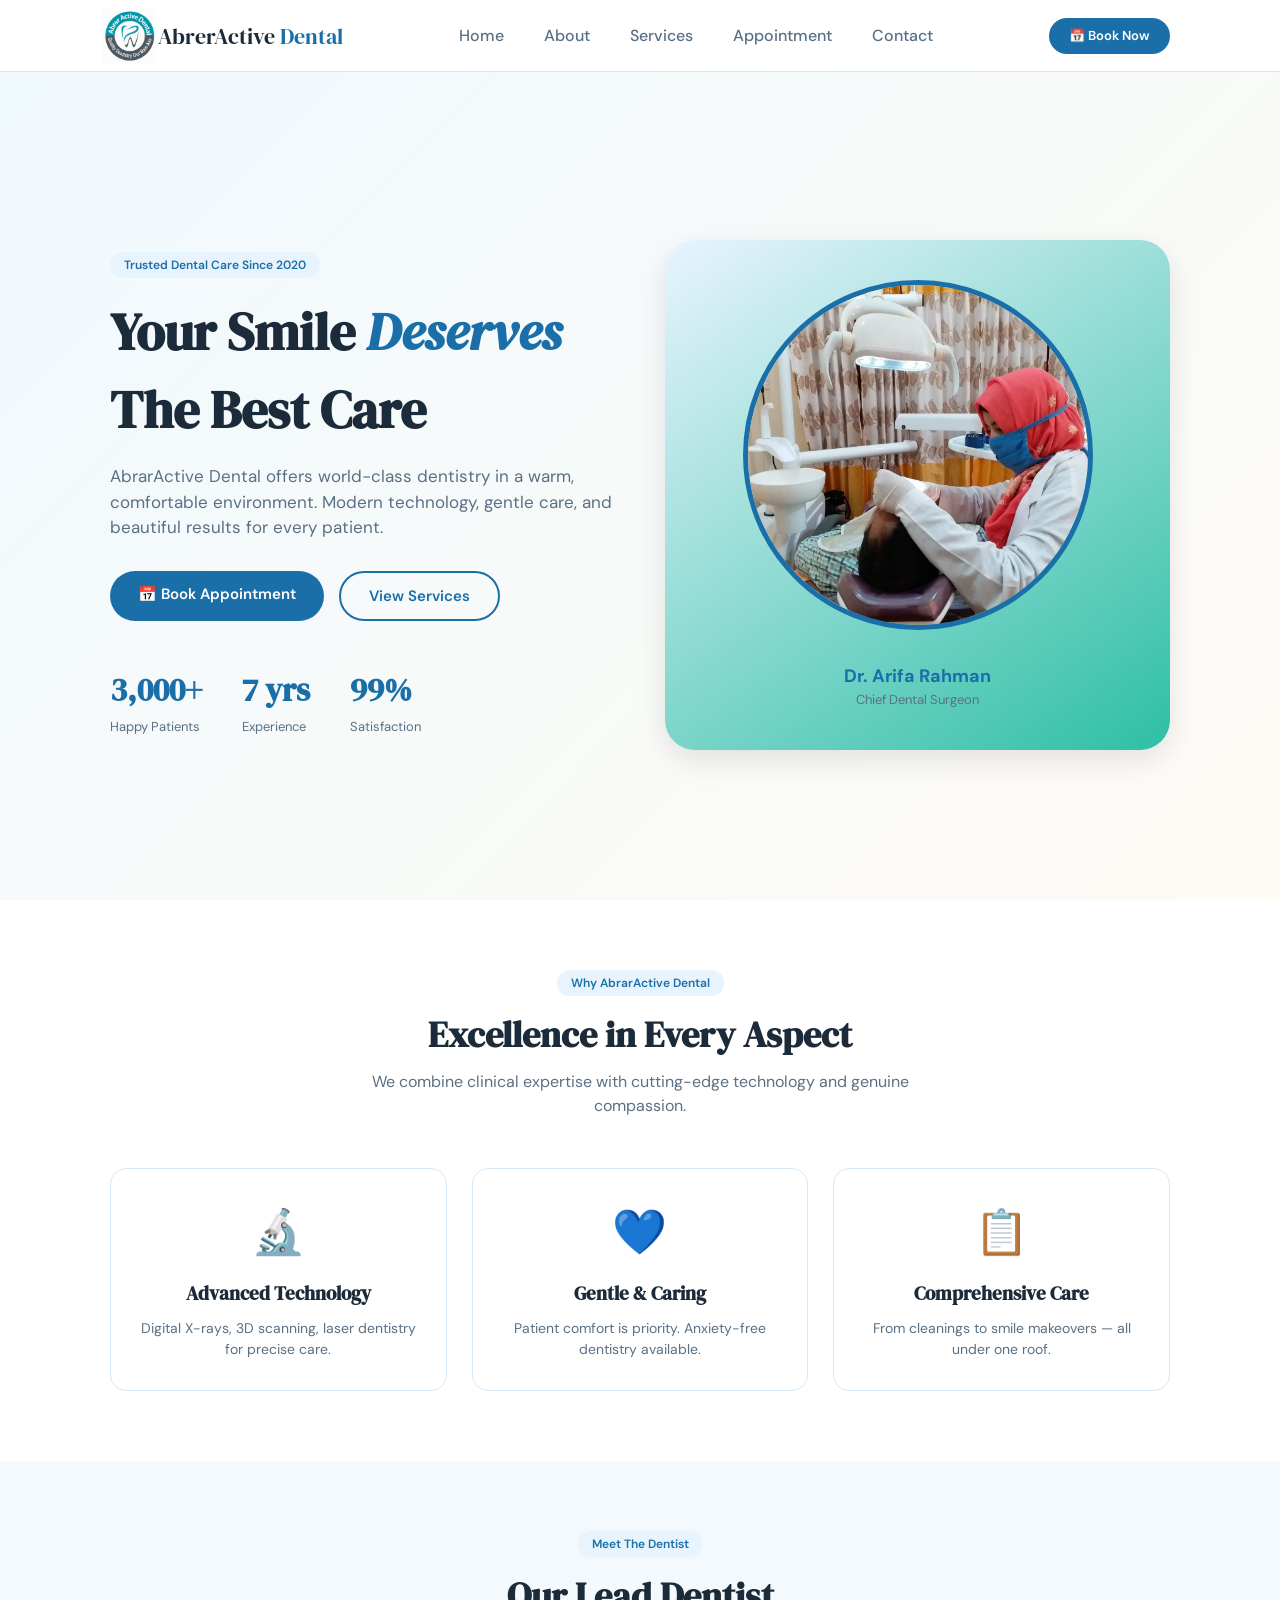
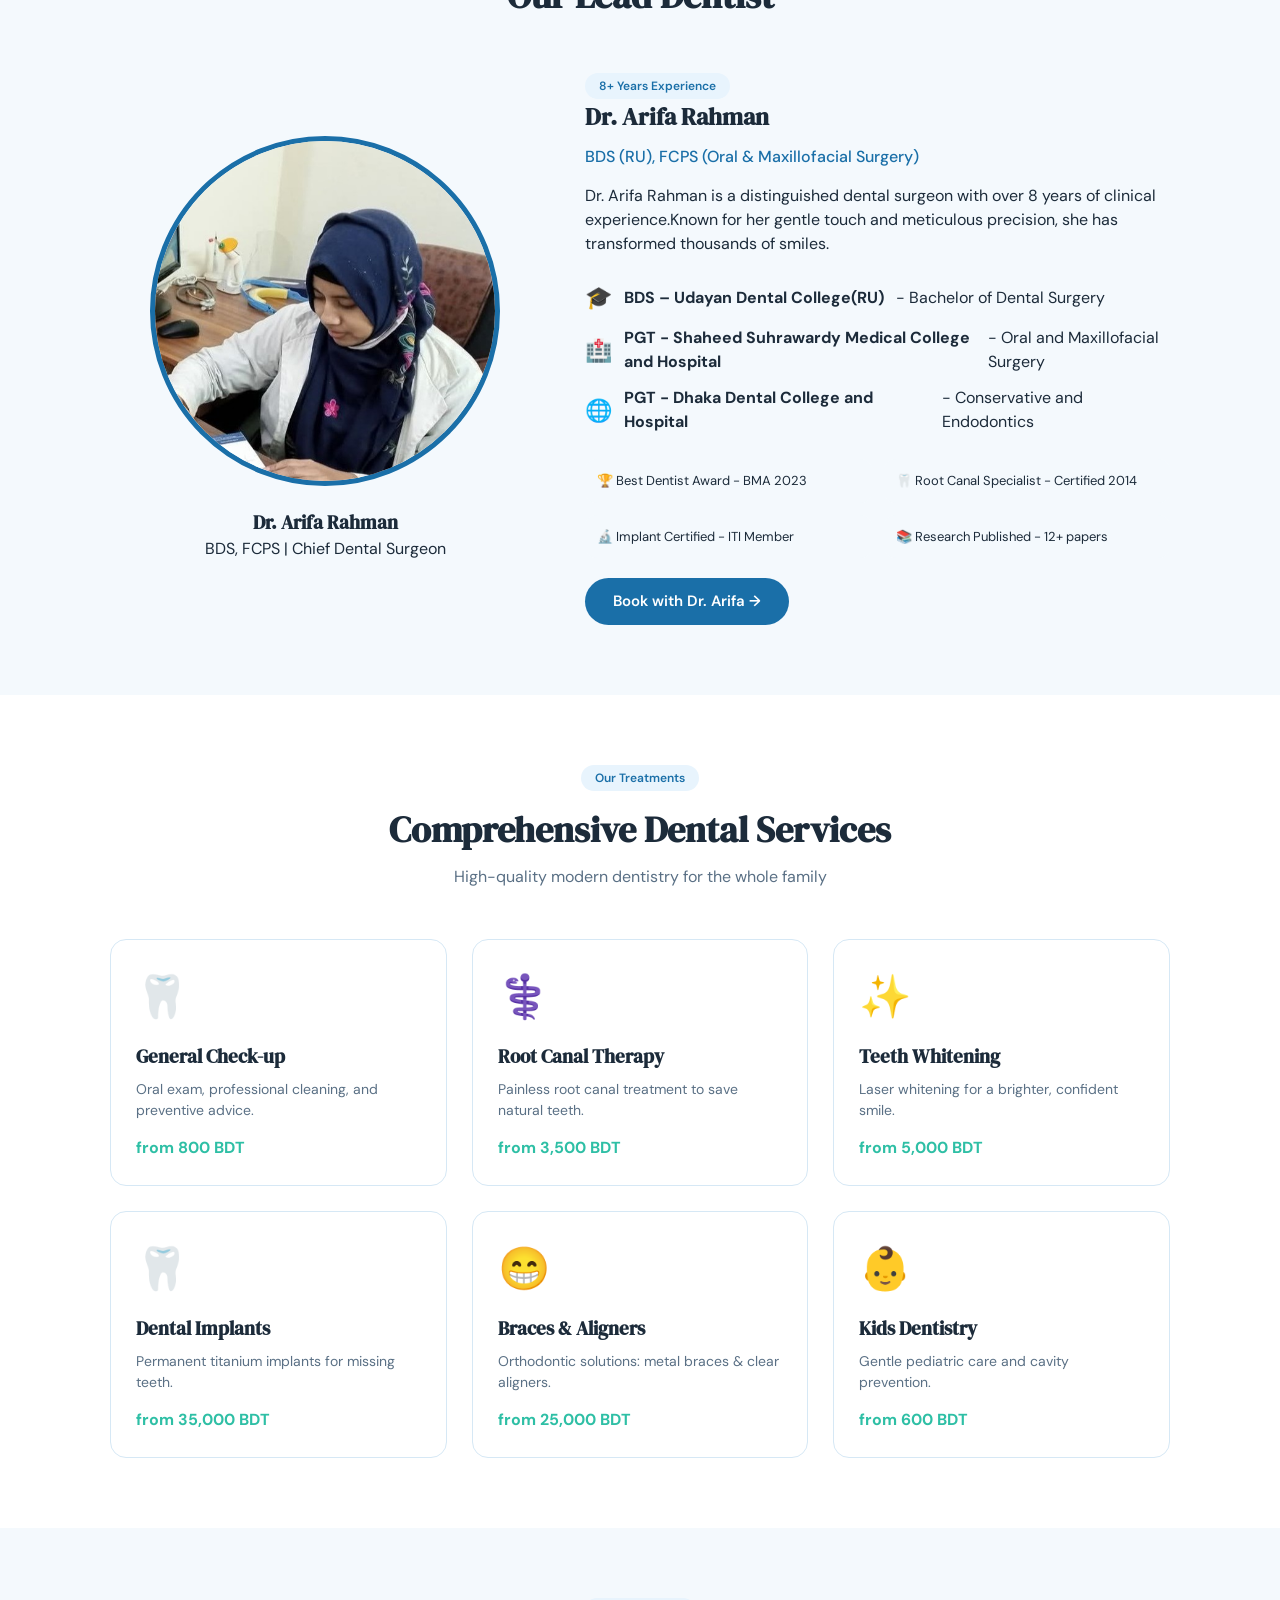
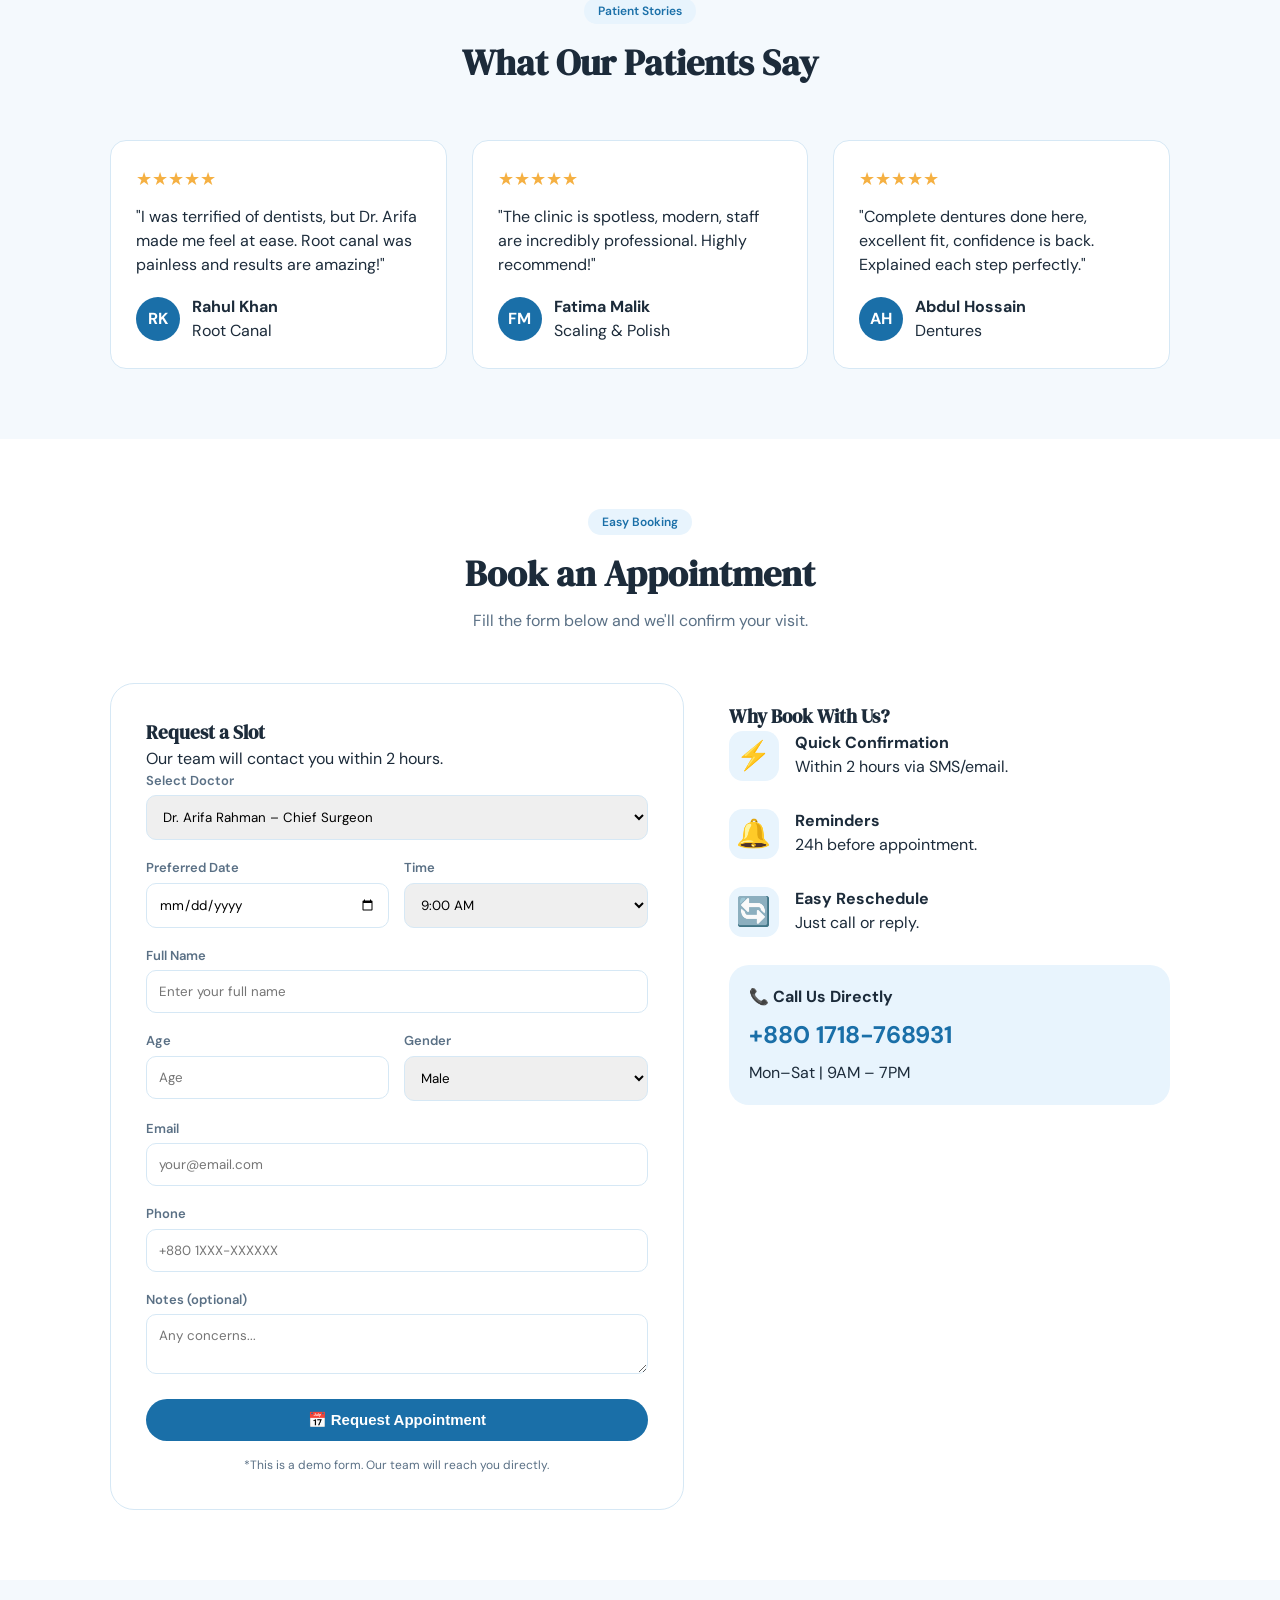
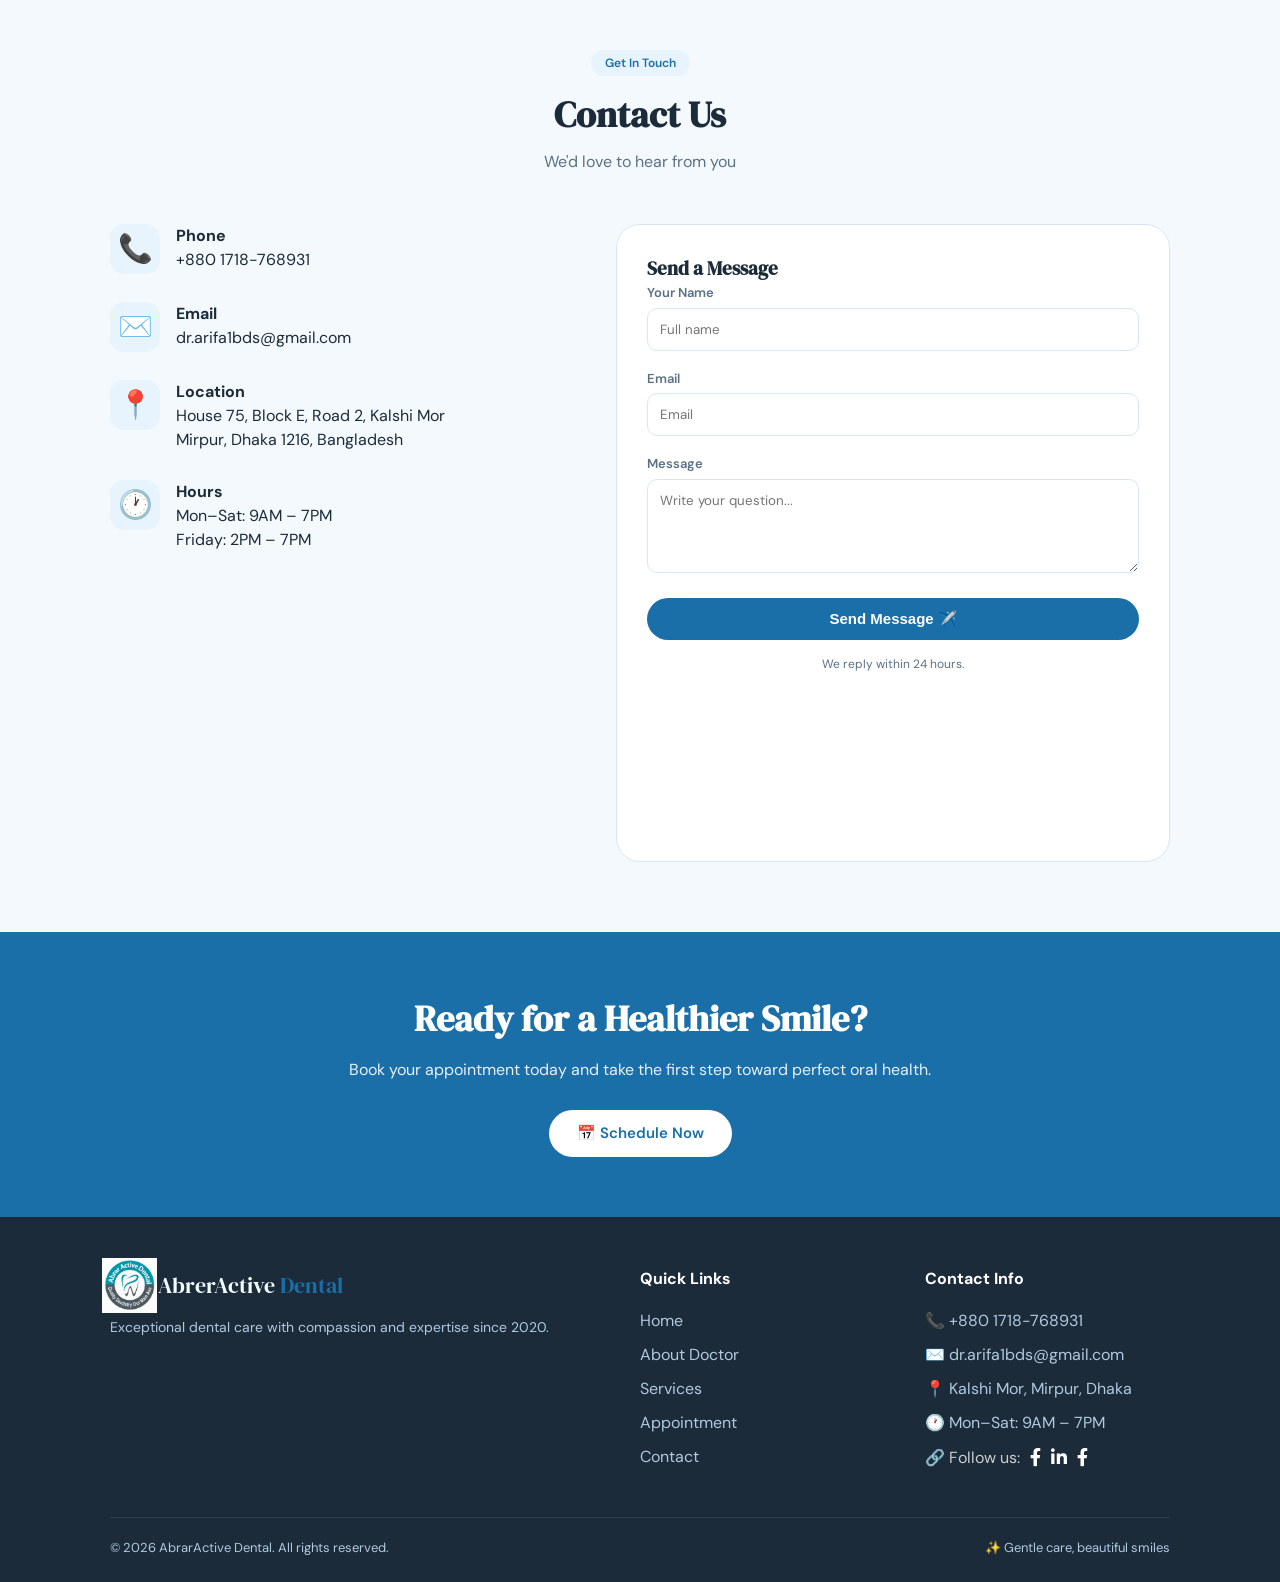
==== index.html @ 48288883 "ager hover kaj kore nai tai abr hover dilam" ====
<!DOCTYPE html>
<html lang="en">

<head>
    <meta charset="UTF-8">
    <meta name="viewport" content="width=device-width, initial-scale=1.0">
    <title>AbrarActive Dental | Gentle Care</title>

    <!-- all styles are in external CSS file -->
    <link rel="stylesheet" href="style.css">

    <link rel="stylesheet" href="https://cdnjs.cloudflare.com/ajax/libs/font-awesome/6.0.0-beta3/css/all.min.css">

    <!-- Google Fonts -->
    <link
        href="https://fonts.googleapis.com/css2?family=DM+Serif+Display:ital@0;1&family=DM+Sans:wght@300;400;500;600;700&display=swap"
        rel="stylesheet">
</head>


<body>

    <!-- Navbar section Start here -->
    <nav class="navbar">
        <div class="container nav-container">
            <a href="#" class="logo">
                <div class="logo-icon">
                    <img src="./image/logo.png" alt="Logo">
                </div>
                <span class="logo-text">AbrerActive<span> Dental</span></span>
            </a>
            <div class="nav-links">
                <a href="#home" class="nav-link">Home</a>
                <a href="#about" class="nav-link">About</a>
                <a href="#services" class="nav-link">Services</a>
                <a href="#appointment" class="nav-link">Appointment</a>
                <a href="#contact" class="nav-link">Contact</a>
            </div>
            <a href="#appointment" class="btn btn-primary btn-small">📅 Book Now</a>
        </div>
    </nav>
    <!-- Navbar section End   here -->

    <!-- Home section start here -->
    <section id="home" class="hero">
        <div class="container hero-container">
            <div class="hero-text">
                <span class="badge">Trusted Dental Care Since 2020</span>
                <h1>Your Smile <em>Deserves</em><br>The Best Care</h1>
                <p>AbrarActive Dental offers world-class dentistry in a warm, comfortable environment. Modern
                    technology, gentle care, and beautiful results for every patient.</p>
                <div class="hero-buttons">
                    <a href="#appointment" class="btn btn-primary">📅 Book Appointment</a>
                    <a href="#services" class="btn btn-outline">View Services</a>
                </div>
                <div class="hero-stats">
                    <div><span class="stat-number">3,000+</span><br><span class="stat-label">Happy Patients</span></div>
                    <div><span class="stat-number">7 yrs</span><br><span class="stat-label">Experience</span></div>
                    <div><span class="stat-number">99%</span><br><span class="stat-label">Satisfaction</span></div>
                </div>
            </div>
            <div class="hero-image">
                <div class="doctor-card">
                    <div class="doctor-avatar">

                        <img class="herodr" src="./image/ser.jpg" alt="">
                        <p class="doctor-name">Dr. Arifa Rahman</p>
                        <p class="doctor-title">Chief Dental Surgeon</p>
                    </div>
                    <!-- <div class="award-badge">
                        <div class="award-icon">🏆</div>
                        <div>
                            <div class="award-title">Best Dental Clinic 2023</div>
                            <div class="award-text">Bangladesh Medical Award</div>
                        </div>
                    </div> -->
                </div>
            </div>
        </div>
    </section>
    <!-- Home Section End  here -->

    <!-- Why section start here -->
    <section class="section">
        <div class="container">
            <div class="section-header">
                <span class="badge">Why AbrarActive Dental</span>
                <h2>Excellence in Every Aspect</h2>
                <p>We combine clinical expertise with cutting-edge technology and genuine compassion.</p>
            </div>
            <div class="three-cols">
                <div class="card">
                    <div class="card-icon">🔬</div>
                    <h3>Advanced Technology</h3>
                    <p>Digital X-rays, 3D scanning, laser dentistry for precise care.</p>
                </div>
                <div class="card">
                    <div class="card-icon">💙</div>
                    <h3>Gentle & Caring</h3>
                    <p>Patient comfort is priority. Anxiety-free dentistry available.</p>
                </div>
                <div class="card">
                    <div class="card-icon">📋</div>
                    <h3>Comprehensive Care</h3>
                    <p>From cleanings to smile makeovers — all under one roof.</p>
                </div>
            </div>
        </div>
    </section>
    <!-- Why section End  here -->

    <!-- About Section start here -->
    <section id="about" class="section bg-light">
        <div class="container">
            <div class="section-header">
                <span class="badge">Meet The Dentist</span>
                <h2>Our Lead Dentist</h2>
            </div>
            <div class="two-cols">
                <div class="doctor-photo">
                    <!-- <svg viewBox="0 0 100 120" width="140" height="160" fill="none">
                        <circle cx="50" cy="38" r="28" stroke="#1a6fa8" stroke-width="2.5" fill="#e8f4fd" />
                        <path d="M10 110c0-22 18-40 40-40s40 18 40 40" stroke="#2ebfa5" stroke-width="2.5"
                            fill="none" />
                        <circle cx="50" cy="38" r="16" stroke="#1a6fa8" stroke-width="1.5" fill="#c5dcef" />
                    </svg> -->
                    <img class="herodr" src="./image/dr.jpg" alt="">
                    <h3>Dr. Arifa Rahman</h3>
                    <p>BDS, FCPS | Chief Dental Surgeon</p>
                </div>
                <div class="doctor-info">
                    <span class="badge">8+ Years Experience</span>
                    <h2>Dr. Arifa Rahman</h2>
                    <p class="doctor-qualification">BDS (RU), FCPS (Oral & Maxillofacial Surgery)</p>
                    <p>Dr. Arifa Rahman is a distinguished dental surgeon with over 8 years of clinical experience.Known for her gentle touch and meticulous precision, she has transformed thousands of smiles.
                    </p>
                    <ul class="qualification-list">
                        <li><span class="qual-icon">🎓</span> <strong>BDS – Udayan Dental College(RU)</strong> - Bachelor of Dental Surgery</li>
                        <li><span class="qual-icon">🏥</span> <strong>PGT - Shaheed Suhrawardy Medical College and Hospital </strong> -  Oral and Maxillofacial Surgery</li>
                        <li><span class="qual-icon">🌐</span> <strong>PGT - Dhaka Dental College and Hospital </strong> - Conservative and Endodontics </li>
                    </ul>
                    <div class="certificate-grid">
                        <div class="cert-card">🏆 Best Dentist Award - BMA 2023</div>
                        <div class="cert-card">🦷 Root Canal Specialist - Certified 2014</div>
                        <div class="cert-card">🔬 Implant Certified - ITI Member</div>
                        <div class="cert-card">📚 Research Published - 12+ papers</div>
                    </div>
                    <a href="#appointment" class="btn btn-primary">Book with Dr. Arifa →</a>
                </div>
            </div>
        </div>
    </section>
    <!-- About section end here -->

    <!-- Service section start here -->
    <section id="services" class="section">
        <div class="container">
            <div class="section-header">
                <span class="badge">Our Treatments</span>
                <h2>Comprehensive Dental Services</h2>
                <p>High-quality modern dentistry for the whole family</p>
            </div>
            <div class="services-grid">
                <div class="service-card">
                    <div class="service-icon">🦷</div>
                    <h3>General Check-up</h3>
                    <p>Oral exam, professional cleaning, and preventive advice.</p>
                    <div class="service-price">from 800 BDT</div>
                </div>
                <div class="service-card">
                    <div class="service-icon">⚕️</div>
                    <h3>Root Canal Therapy</h3>
                    <p>Painless root canal treatment to save natural teeth.</p>
                    <div class="service-price">from 3,500 BDT</div>
                </div>
                <div class="service-card">
                    <div class="service-icon">✨</div>
                    <h3>Teeth Whitening</h3>
                    <p>Laser whitening for a brighter, confident smile.</p>
                    <div class="service-price">from 5,000 BDT</div>
                </div>
                <div class="service-card">
                    <div class="service-icon">🦷</div>
                    <h3>Dental Implants</h3>
                    <p>Permanent titanium implants for missing teeth.</p>
                    <div class="service-price">from 35,000 BDT</div>
                </div>
                <div class="service-card">
                    <div class="service-icon">😁</div>
                    <h3>Braces & Aligners</h3>
                    <p>Orthodontic solutions: metal braces & clear aligners.</p>
                    <div class="service-price">from 25,000 BDT</div>
                </div>
                <div class="service-card">
                    <div class="service-icon">👶</div>
                    <h3>Kids Dentistry</h3>
                    <p>Gentle pediatric care and cavity prevention.</p>
                    <div class="service-price">from 600 BDT</div>
                </div>
            </div>
        </div>
    </section>
    <!-- Service section end here -->

    <!-- Review section start here -->
    <section class="section bg-light">
        <div class="container">
            <div class="section-header">
                <span class="badge">Patient Stories</span>
                <h2>What Our Patients Say</h2>
            </div>
            <div class="testimonials-grid">
                <div class="testimonial-card hcard">
                    <div class="stars">★★★★★</div>
                    <p>"I was terrified of dentists, but Dr. Arifa made me feel at ease. Root canal was painless and results are amazing!"</p>
                    <div class="patient">
                        <div class="patient-avatar">RK</div>
                        <div><strong>Rahul Khan</strong><br><span>Root Canal</span></div>
                    </div>
                </div>
                <div class="testimonial-card hcard">
                    <div class="stars">★★★★★</div>
                    <p>"The clinic is spotless, modern, staff are incredibly professional. Highly recommend!"</p>
                    <div class="patient">
                        <div class="patient-avatar">FM</div>
                        <div><strong>Fatima Malik</strong><br><span>Scaling & Polish</span></div>
                    </div>
                </div>
                <div class="testimonial-card hcard">
                    <div class="stars">★★★★★</div>
                    <p>"Complete dentures done here, excellent fit, confidence is back. Explained each step perfectly."
                    </p>
                    <div class="patient">
                        <div class="patient-avatar">AH</div>
                        <div><strong>Abdul Hossain</strong><br><span>Dentures</span></div>
                    </div>
                </div>
            </div>
        </div>
    </section>
    <!-- Review section end here -->

    <!-- Appoinment section Start here -->
    <section id="appointment" class="section">
        <div class="container">
            <div class="section-header">
                <span class="badge">Easy Booking</span>
                <h2>Book an Appointment</h2>
                <p>Fill the form below and we'll confirm your visit.</p>
            </div>
            <div class="appointment-grid">
                <div class="form-box">
                    <h3>Request a Slot</h3>
                    <p>Our team will contact you within 2 hours.</p>
                    <form>
                        <div class="form-group">
                            <label>Select Doctor</label>
                            <select>
                                <option>Dr. Arifa Rahman – Chief Surgeon</option>
                                <option>Dr. Arifa Rahman – Orthodontist</option>
                            </select>
                        </div>
                        <div class="form-row">
                            <div class="form-group"><label>Preferred Date</label><input type="date"></div>
                            <div class="form-group"><label>Time</label><select>
                                    <option>9:00 AM</option>
                                    <option>10:30 AM</option>
                                    <option>12:00 PM</option>
                                    <option>3:00 PM</option>
                                    <option>5:00 PM</option>
                                </select></div>
                        </div>
                        <div class="form-group"><label>Full Name</label><input type="text"
                                placeholder="Enter your full name"></div>
                        <div class="form-row">
                            <div class="form-group"><label>Age</label><input type="number" placeholder="Age"></div>
                            <div class="form-group"><label>Gender</label><select>
                                    <option>Male</option>
                                    <option>Female</option>
                                </select></div>
                        </div>
                        <div class="form-group"><label>Email</label><input type="email" placeholder="your@email.com">
                        </div>
                        <div class="form-group"><label>Phone</label><input type="tel" placeholder="+880 1XXX-XXXXXX">
                        </div>
                        <div class="form-group"><label>Notes (optional)</label><textarea rows="2"
                                placeholder="Any concerns..."></textarea></div>
                        <button type="submit" class="btn btn-primary btn-block">📅 Request Appointment</button>
                        <p class="demo-note">*This is a demo form. Our team will reach you directly.</p>
                    </form>
                </div>
                <div class="info-box">
                    <h3>Why Book With Us?</h3>
                    <div class="info-item">
                        <div class="info-icon">⚡</div>
                        <div>
                            <h4>Quick Confirmation</h4>
                            <p>Within 2 hours via SMS/email.</p>
                        </div>
                    </div>
                    <div class="info-item">
                        <div class="info-icon">🔔</div>
                        <div>
                            <h4>Reminders</h4>
                            <p>24h before appointment.</p>
                        </div>
                    </div>
                    <div class="info-item">
                        <div class="info-icon">🔄</div>
                        <div>
                            <h4>Easy Reschedule</h4>
                            <p>Just call or reply.</p>
                        </div>
                    </div>
                    <div class="call-card">
                        <h4>📞 Call Us Directly</h4>
                        <p class="phone-number">+880 1718-768931</p>
                        <p>Mon–Sat | 9AM – 7PM</p>
                    </div>
                </div>
            </div>
        </div>
    </section>
    <!-- Appoinment section End here -->

    <!-- Contact Section start here -->
    <section id="contact" class="section bg-light">
        <div class="container">
            <div class="section-header">
                <span class="badge">Get In Touch</span>
                <h2>Contact Us</h2>
                <p>We'd love to hear from you</p>
            </div>
            <div class="contact-grid">
                <div>
                    <div class="contact-item">
                        <div class="contact-icon">📞</div>
                        <div><strong>Phone</strong><br>+880 1718-768931</div>
                    </div>
                    <div class="contact-item">
                        <div class="contact-icon">✉️</div>
                        <div><strong>Email</strong><br>
                            dr.arifa1bds@gmail.com</div>
                    </div>
                    <div class="contact-item">
                        <div class="contact-icon">📍</div>
                        <div><strong>Location</strong><br>House 75, Block E, Road 2, Kalshi Mor<br>
                            Mirpur, Dhaka 1216, Bangladesh</div>
                    </div>
                    <div class="contact-item">
                        <div class="contact-icon">🕐</div>
                        <div><strong>Hours</strong><br>Mon–Sat: 9AM – 7PM<br>Friday: 2PM – 7PM</div>
                    </div>
                    <div class="map">
                        <iframe
                            src="https://www.google.com/maps/embed?pb=!1m18!1m12!1m3!1d3649.8776025530606!2d90.37332397511751!3d23.8229510786209!2m3!1f0!2f0!3f0!3m2!1i1024!2i768!4f13.1!3m3!1m2!1s0x3755c14bc1b2f131%3A0x83d99b5c8f177477!2zQWJyYXIgQWN0aXZlIERlbnRhbCB8IEJlc3QgRGVudGFsIGluIE1pcnB1ciB8IOCmhuCmrOCmsOCmvuCmsCDgpo_gppXgpp_gpr_gpq0g4Kah4KeH4Kao4KeN4Kaf4Ka-4Kay!5e0!3m2!1sen!2sbd!4v1778012314792!5m2!1sen!2sbd"
                            width="600" height="450" style="border:0;" allowfullscreen="" loading="lazy"
                            referrerpolicy="no-referrer-when-downgrade"></iframe>
                    </div>
                </div>
                <div class="message-box">
                    <h3>Send a Message</h3>

                    <div class="form-group">
                        <label>Your Name</label>
                        <input type="text" placeholder="Full name">
                    </div>

                    <div class="form-group">
                        <label>Email</label>
                        <input type="email" placeholder="Email">
                    </div>

                    <div class="form-group">
                        <label>Message</label>
                        <textarea rows="4" placeholder="Write your question..."></textarea>

                    </div>

                    <button class="btn btn-primary btn-block">Send Message ✈️</button>
                    <p class="demo-note">We reply within 24 hours.</p>
                </div>
            </div>
        </div>
    </section>
    <!-- Contact Section End here -->

    <!-- Cta section start here -->
    <div class="cta-banner">
        <div class="container cta-container">
            <h2>Ready for a Healthier Smile?</h2>
            <p>Book your appointment today and take the first step toward perfect oral health.</p>
            <a href="#appointment" class="btn btn-white">📅 Schedule Now</a>
        </div>
    </div>
    <!-- cta section end here -->

    <!-- footer section start here -->
    <footer>
        <div class="container footer-container">
            <div class="footer-grid">
                <div class="footer-brand">
                    <div class="logo">
                        <div class="logo-icon">
                            <!-- <svg viewBox="0 0 24 24" fill="none" stroke="white">
                                <path d="M12 2C8 2 5 5.5 5 9c0 3.5 2 7 7 11 5-4 7-7.5 7-11 0-3.5-3-7-7-7z" />
                            </svg> -->
                            <img src="./image/logo.png" alt="logo">
                        </div><span class="logo-text" style="color: azure;">AbrerActive<span> Dental</span></span>
                    </div>
                    <p>Exceptional dental care with compassion and expertise since 2020.</p>
                </div>
                <div class="footer-links">
                    <h4>Quick Links</h4>
                    <ul>
                        <li><a href="#home">Home</a></li>
                        <li><a href="#about">About Doctor</a></li>
                        <li><a href="#services">Services</a></li>
                        <li><a href="#appointment">Appointment</a></li>
                        <li><a href="#contact">Contact</a></li>
                    </ul>
                </div>
                <div class="footer-links">
                    <h4>Contact Info</h4>
                    <ul>
                        <li>📞 +880 1718-768931</li>
                        <li>✉️ dr.arifa1bds@gmail.com</li>
                        <li>📍 Kalshi Mor, Mirpur, Dhaka</li>
                        <li>🕐 Mon–Sat: 9AM – 7PM</li>


                        <li class="social-links">
                            <span>🔗 Follow us: </span>
                            <a href="https://www.facebook.com/abraractivedentalbd" target="_blank">
                                <i class="fab fa-facebook-f"></i></a>

                            </a>
                            <a href="https://www.linkedin.com/in/dr-arifa-khatun-48a6661b4/" target="_blank"><i
                                    class="fab fa-linkedin-in"></i></a>

                            <a href="https://www.facebook.com/dr.arifaBDS" target="_blank">
                                <i class="fab fa-facebook-f"></i></a>

                        </li>

                    </ul>
                </div>
            </div>


            <div class="footer-bottom"><span> &copy; 2026 AbrarActive Dental. All rights reserved.</span>

                <span>✨ Gentle care, beautiful smiles</span>
            </div>
        </div>
    </footer>
    <!-- footer section end here -->

</body>

</html>
---- style.css ----
* {
  margin: 0;
  padding: 0;
  box-sizing: border-box;
}

html {
  scroll-behavior: smooth;
}

body {
  font-family: 'DM Sans', sans-serif;
  background: #ffffff;
  color: #1c2b3a;
  line-height: 1.5;
}


/* colors */
:root {
  --primary: #1a6fa8;
  --primary-dark: #0f4d7a;
  --primary-light: #e8f4fd;
  --accent: #2ebfa5;
  --text-muted: #5a7085;
  --border: #d6e8f5;
  --surface: #f4f9fd;
  --white: #ffffff;
}

h1, h2, h3, .logo-text {
  font-family: 'DM Serif Display', serif;
}

.container {
  max-width: 1100px;
  margin: 0 auto;
  padding: 0 20px;
}

/* buttons */
.btn {
  display: inline-block;
  padding: 12px 28px;
  border-radius: 50px;
  font-weight: 600;
  text-decoration: none;
  transition: 0.2s;
  border: none;
  cursor: pointer;
  font-size: 15px;
}
.btn-primary {
  background: var(--primary);
  color: white;
}
.btn-primary:hover {
  background: var(--primary-dark);
}
.btn-outline {
  background: transparent;
  color: var(--primary);
  border: 2px solid var(--primary);
}
.btn-outline:hover {
  background: var(--primary-light);
}
.btn-small {
  padding: 8px 20px;
  font-size: 13px;
}
.btn-block {
  display: block;
  width: 100%;
  text-align: center;
}
.btn-white {
  background: white;
  color: var(--primary);
}
.btn-white:hover {
  background: #f0f0f0;
}

/* badge */
.badge {
  display: inline-block;
  background: var(--primary-light);
  color: var(--primary);
  padding: 4px 14px;
  border-radius: 40px;
  font-size: 12px;
  font-weight: 600;
}

/* section */
.section {
  padding: 70px 0;
}
.bg-light {
  background: var(--surface);
}
.section-header {
  text-align: center;
  margin-bottom: 50px;
}
.section-header h2 {
  font-size: 36px;
  margin: 12px 0 8px;
}
.section-header p {
  color: var(--text-muted);
  max-width: 550px;
  margin: 0 auto;
}

/* navbar */
.navbar {
  position: fixed;
  top: 0;
  left: 0;
  width: 100%;
  background: rgba(255,255,255,0.96);
  border-bottom: 1px solid var(--border);
  z-index: 100;
  height: 72px;
}
.nav-container {
  display: flex;
  align-items: center;
  justify-content: space-between;
  height: 72px;
}
.logo {
  display: flex;
  align-items: center;
  gap: 10px;
  text-decoration: none;
}
.logo img {
  height: 55px;
  width: auto;
  display: block;
}
.logo-icon {
  width: 38px;
  height: 38px;
  background: var(--primary);
  border-radius: 10px;
  display: flex;
  align-items: center;
  justify-content: center;
}
/* .logo-icon svg {
  width: 22px;
  stroke: white;
} */
.logo-text {
  font-size: 22px;
  color: #1c2b3a;
}
.logo-text span {
  color: var(--primary);
}
.nav-links {
  display: flex;
  gap: 8px;
}
.nav-link {
  padding: 8px 16px;
  text-decoration: none;
  color: var(--text-muted);
  font-weight: 500;
  border-radius: 40px;
}
.nav-link:hover {
  background: var(--primary-light);
  color: var(--primary);
}

/* hero section */
.hero {
  padding-top: 90px;
  min-height: 100vh;
  background: linear-gradient(135deg, #f0f9fe, #fefbf5);
  display: flex;
  align-items: center;
}
.hero-container {
  display: flex;
  gap: 50px;
  align-items: center;
}
.hero-text {
  flex: 1;
}
.hero-text h1 {
  font-size: 52px;
  margin: 15px 0 15px;
}
.hero-text h1 em {
  color: var(--primary);
  font-style: italic;
}
.hero-text p {
  font-size: 17px;
  color: var(--text-muted);
  margin-bottom: 30px;
}
.hero-buttons {
  display: flex;
  gap: 15px;
  flex-wrap: wrap;
}
.hero-stats {
  display: flex;
  gap: 40px;
  margin-top: 45px;
}
.stat-number {
  font-family: 'DM Serif Display', serif;
  font-size: 32px;
  color: var(--primary);
  font-weight: bold;
}
.stat-label {
  font-size: 13px;
  color: var(--text-muted);
}
.hero-image {
  flex: 1;
  position: relative;
}
.doctor-card {
  background: white;
  border-radius: 30px;
  box-shadow: 0 10px 30px rgba(0,0,0,0.1);
  overflow: hidden;
}
.doctor-avatar {
  background: linear-gradient(145deg, var(--primary-light), var(--accent));
  padding: 40px;
  text-align: center;
}
.herodr {
    width: 350px;
    height: 350px;
    border-radius: 50%;
    object-fit: cover;
    border: 5px solid #1a6fa8;
    margin-bottom: 1rem;  
}
.doctor-name {
  font-weight: bold;
  font-size: 18px;
  margin-top: 10px;
  color: #1a6fa8;
}
.doctor-title {
  font-size: 13px;
  color: #5a7085;
}
.award-badge {
  position: absolute;
  bottom: 20px;
  left: -20px;
  background: white;
  border-radius: 20px;
  padding: 12px 18px;
  display: flex;
  gap: 12px;
  box-shadow: 0 8px 20px rgba(0,0,0,0.1);
}
.award-icon {
  font-size: 28px;
}
.award-title {
  font-weight: bold;
}
.award-text {
  font-size: 12px;
  color: var(--text-muted);
}

/* grids */
.three-cols {
  display: grid;
  grid-template-columns: repeat(3, 1fr);
  gap: 25px;
}
.two-cols {
  display: grid;
  grid-template-columns: 1fr 1.5fr;
  gap: 45px;
  align-items: center;
}
.card {
  background: white;
  border: 1px solid var(--border);
  border-radius: 16px;
  padding: 30px 20px;
  text-align: center;
  transition: all .3s linear;
}
.card:hover{
  background-color: #b5cadc;
  box-shadow: 0 25px 50px rgba(0, 0, 0, 0.608);
  transform:scale(1.2);
}
.card-icon {
  font-size: 44px;
  margin-bottom: 15px;
}
.card h3 {
  margin-bottom: 10px;
}
.card p {
  color: var(--text-muted);
  font-size: 14px;
}

/* about doctor */
.doctor-photo {
  background: linear-gradient(130deg, var(--primary-light), var(--accent-light));
  border-radius: 30px;
  padding: 40px;
  text-align: center;
}
.doctor-qualification {
  color: var(--primary);
  font-weight: 500;
  margin: 10px 0 15px;
}
.qualification-list {
  list-style: none;
  margin: 25px 0;
}
.qualification-list li {
  margin-bottom: 12px;
  display: flex;
  align-items: center;
  gap: 12px;
}
.qual-icon {
  font-size: 22px;
}
.certificate-grid {
  display: grid;
  grid-template-columns: 1fr 1fr;
  gap: 12px;
  margin: 20px 0;
}
.cert-card {
  background: var(--surface);
  padding: 12px;
  border-radius: 12px;
  font-size: 13px;
}

/* services */
.services-grid {
  display: grid;
  grid-template-columns: repeat(auto-fill, minmax(280px, 1fr));
  gap: 25px;
}
.service-card {
  background: white;
  border: 1px solid var(--border);
  border-radius: 16px;
  padding: 25px;
  transition: all .3s linear;
}
.service-card:hover{
  background-color: #b5cadc;
  box-shadow: 0 25px 50px rgba(0, 0, 0, 0.608);
  transform:scale(1.2);
}
.service-icon {
  font-size: 42px;
  margin-bottom: 15px;
}
.service-card h3 {
  margin-bottom: 8px;
}
.service-card p {
  color: var(--text-muted);
  font-size: 14px;
}
.service-price {
  margin-top: 15px;
  font-weight: bold;
  color: var(--accent);
}

/* testimonials */
.testimonials-grid {
  display: grid;
  grid-template-columns: repeat(3, 1fr);
  gap: 25px;
}
.testimonial-card {
  background: white;
  border-radius: 16px;
  padding: 25px;
  border: 1px solid var(--border);
  transition: all .3s linear;

}
.testimonial-card:hover{
  background-color: #b5cadc;
  box-shadow: 0 25px 50px rgba(0, 0, 0, 0.608);
  transform:scale(1.2);
}
.stars {
  color: #f5b042;
  font-size: 18px;
  margin-bottom: 12px;
}
.patient {
  display: flex;
  gap: 12px;
  margin-top: 18px;
  align-items: center;
}
.patient-avatar {
  width: 44px;
  height: 44px;
  background: var(--primary);
  border-radius: 50%;
  display: flex;
  align-items: center;
  justify-content: center;
  color: white;
  font-weight: bold;
}

/* appointment form */
.appointment-grid {
  display: grid;
  grid-template-columns: 1.3fr 1fr;
  gap: 45px;
}
.form-box {
  background: white;
  border: 1px solid var(--border);
  border-radius: 24px;
  padding: 35px;
}
.form-group {
  margin-bottom: 18px;
}
label {
  display: block;
  font-size: 13px;
  font-weight: 600;
  color: var(--text-muted);
  margin-bottom: 5px;
}
input, select, textarea {
  width: 100%;
  padding: 12px;
  border: 1px solid var(--border);
  border-radius: 10px;
  font-family: inherit;
}
.form-row {
  display: grid;
  grid-template-columns: 1fr 1fr;
  gap: 15px;
}
.demo-note {
  font-size: 12px;
  color: var(--text-muted);
  text-align: center;
  margin-top: 15px;
}
.info-box {
  padding-top: 20px;
}
.info-item {
  display: flex;
  gap: 16px;
  margin-bottom: 28px;
}
.info-icon {
  font-size: 28px;
  background: var(--primary-light);
  width: 50px;
  height: 50px;
  border-radius: 14px;
  display: flex;
  align-items: center;
  justify-content: center;
}
.call-card {
  background: var(--primary-light);
  border-radius: 20px;
  padding: 20px;
  margin-top: 20px;
}
.phone-number {
  font-size: 24px;
  font-weight: bold;
  color: var(--primary);
  margin: 8px 0;
}

/* contact */
.contact-grid {
  display: grid;
  grid-template-columns: 1fr 1.2fr;
  gap: 45px;
}
.contact-item {
  display: flex;
  gap: 16px;
  margin-bottom: 28px;
}
.contact-icon {
  font-size: 28px;
  background: var(--primary-light);
  width: 50px;
  height: 50px;
  border-radius: 14px;
  display: flex;
  align-items: center;
  justify-content: center;
}
.map iframe {
  width: 100%;
  height: 260px;
  border-radius: 20px;
  border: 0;
  margin-top: 15px;
}
.message-box {
  background: white;
  border: 1px solid var(--border);
  border-radius: 24px;
  padding: 30px;
}

/* cta banner */
.cta-banner {
  background: var(--primary);
  padding: 60px 0;
  text-align: center;
  color: white;
}
.cta-banner h2 {
  font-size: 36px;
  margin-bottom: 12px;
}
.cta-banner p {
  margin-bottom: 28px;
  opacity: 0.9;
}

/* footer */
footer {
  background: #1c2b3a;
  color: #b0c9df;
  padding: 50px 0 25px;
}
.footer-grid {
  display: grid;
  grid-template-columns: 2fr 1fr 1fr;
  gap: 40px;
  margin-bottom: 35px;
}
.footer-brand p {
  margin-top: 12px;
  font-size: 14px;
}
.footer-links h4 {
  color: white;
  margin-bottom: 18px;
}
.footer-links ul {
  list-style: none;
}
.footer-links li {
  margin-bottom: 10px;
}
.footer-links a {
  color: #b0c9df;
  text-decoration: none;
}
.footer-links a:hover {
  color: white;
  font-size: large;
}

/* footer-social */
.footer-links ul li.social-links {
    display: flex;
    align-items: center;
    gap: 10px;
    flex-wrap: wrap;
    margin-top: 10px;
}

.social-links a {
    color: white;
    font-size: 18px;
    transition: all 0.3s ease;
    display: inline-block;
    text-decoration: none;
}

.social-links a:hover {
    color: #2ebfa5;
    transform: translateY(-3px);
}


.social-links span {
    color: #ccc;
}


.footer-bottom {
  border-top: 1px solid rgba(255,255,255,0.1);
  padding-top: 20px;
  display: flex;
  justify-content: space-between;
  font-size: 13px;
}

/* responsive */
@media (max-width: 850px) {
  .hero-container, .two-cols, .appointment-grid, .contact-grid, .testimonials-grid, .three-cols {
    grid-template-columns: 1fr;
  }
  .hero-image {
    display: none;
  }
  .hero-text h1 {
    font-size: 42px;
  }
  .footer-grid {
    grid-template-columns: 1fr;
    gap: 30px;
  }
  .nav-links {
    display: none;
  }
}
@media (max-width: 550px) {
  .section {
    padding: 50px 0;
  }
  .certificate-grid {
    grid-template-columns: 1fr;
  }
}
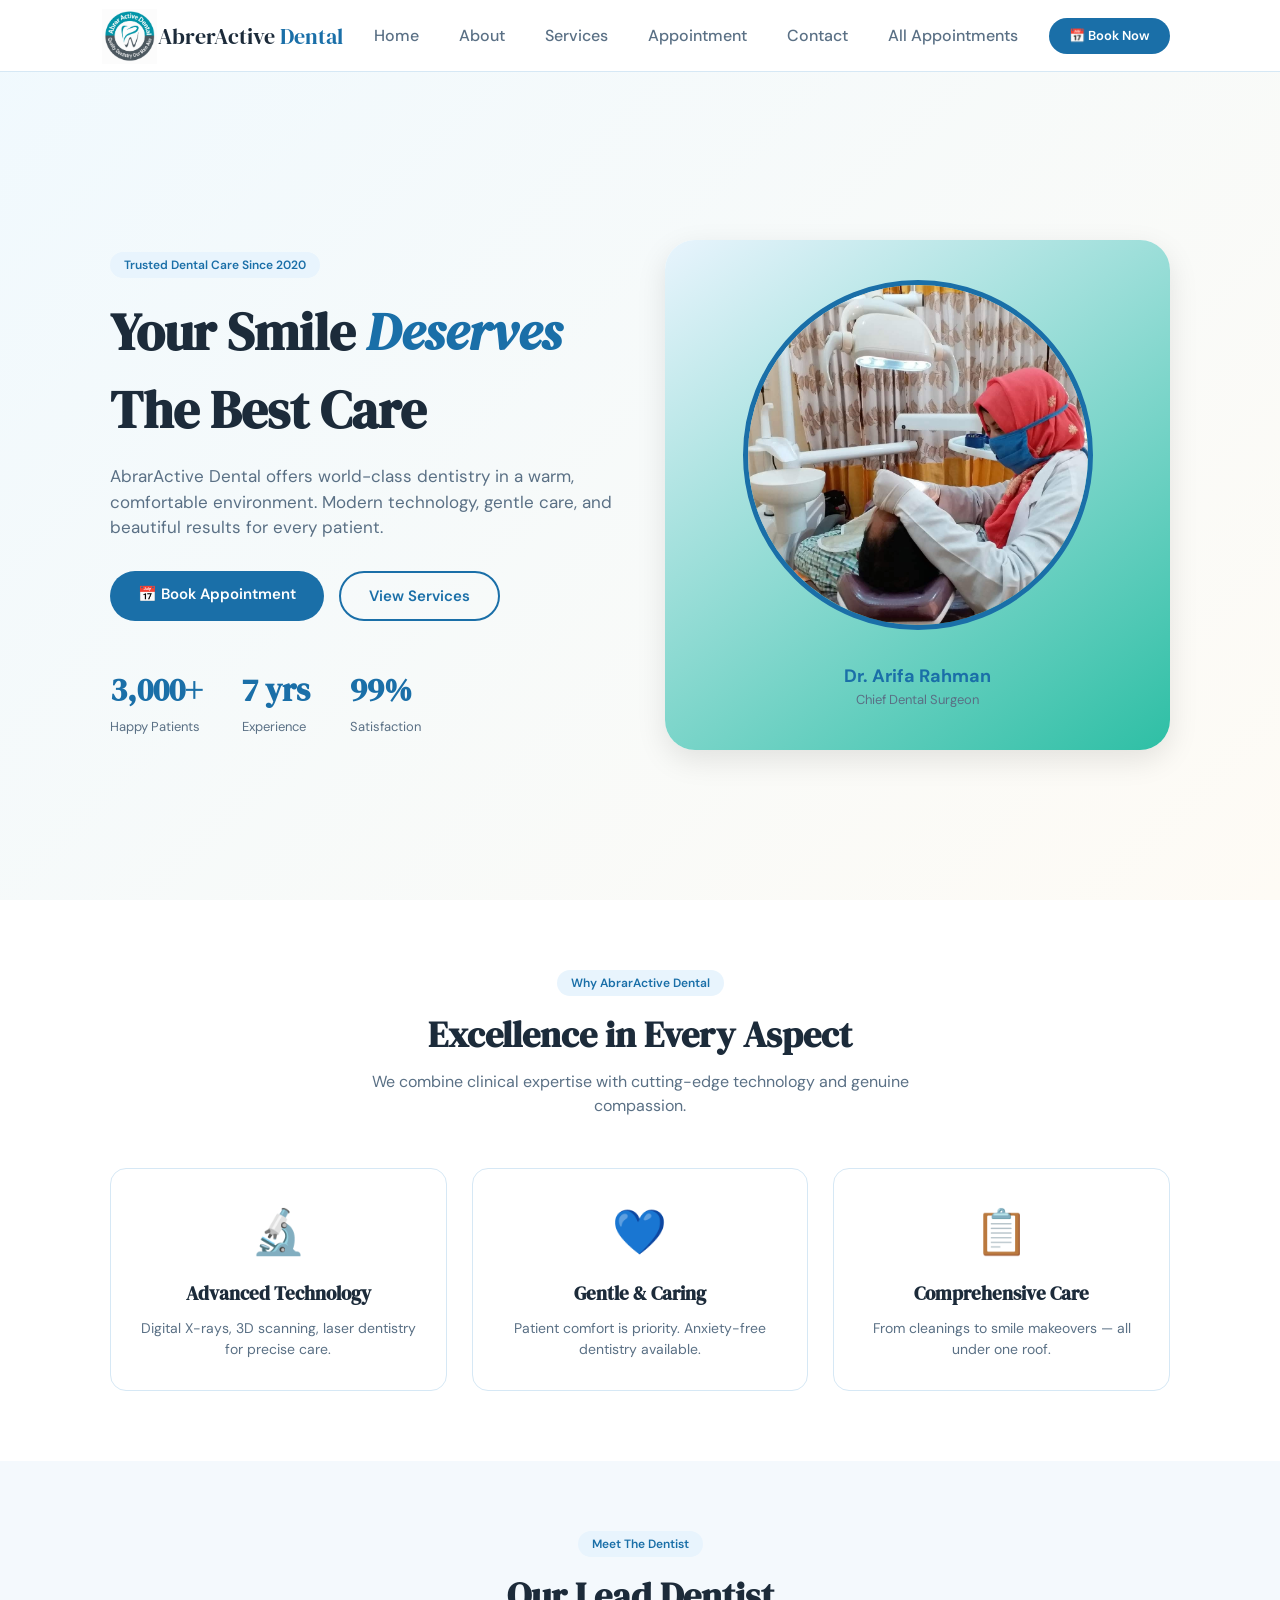
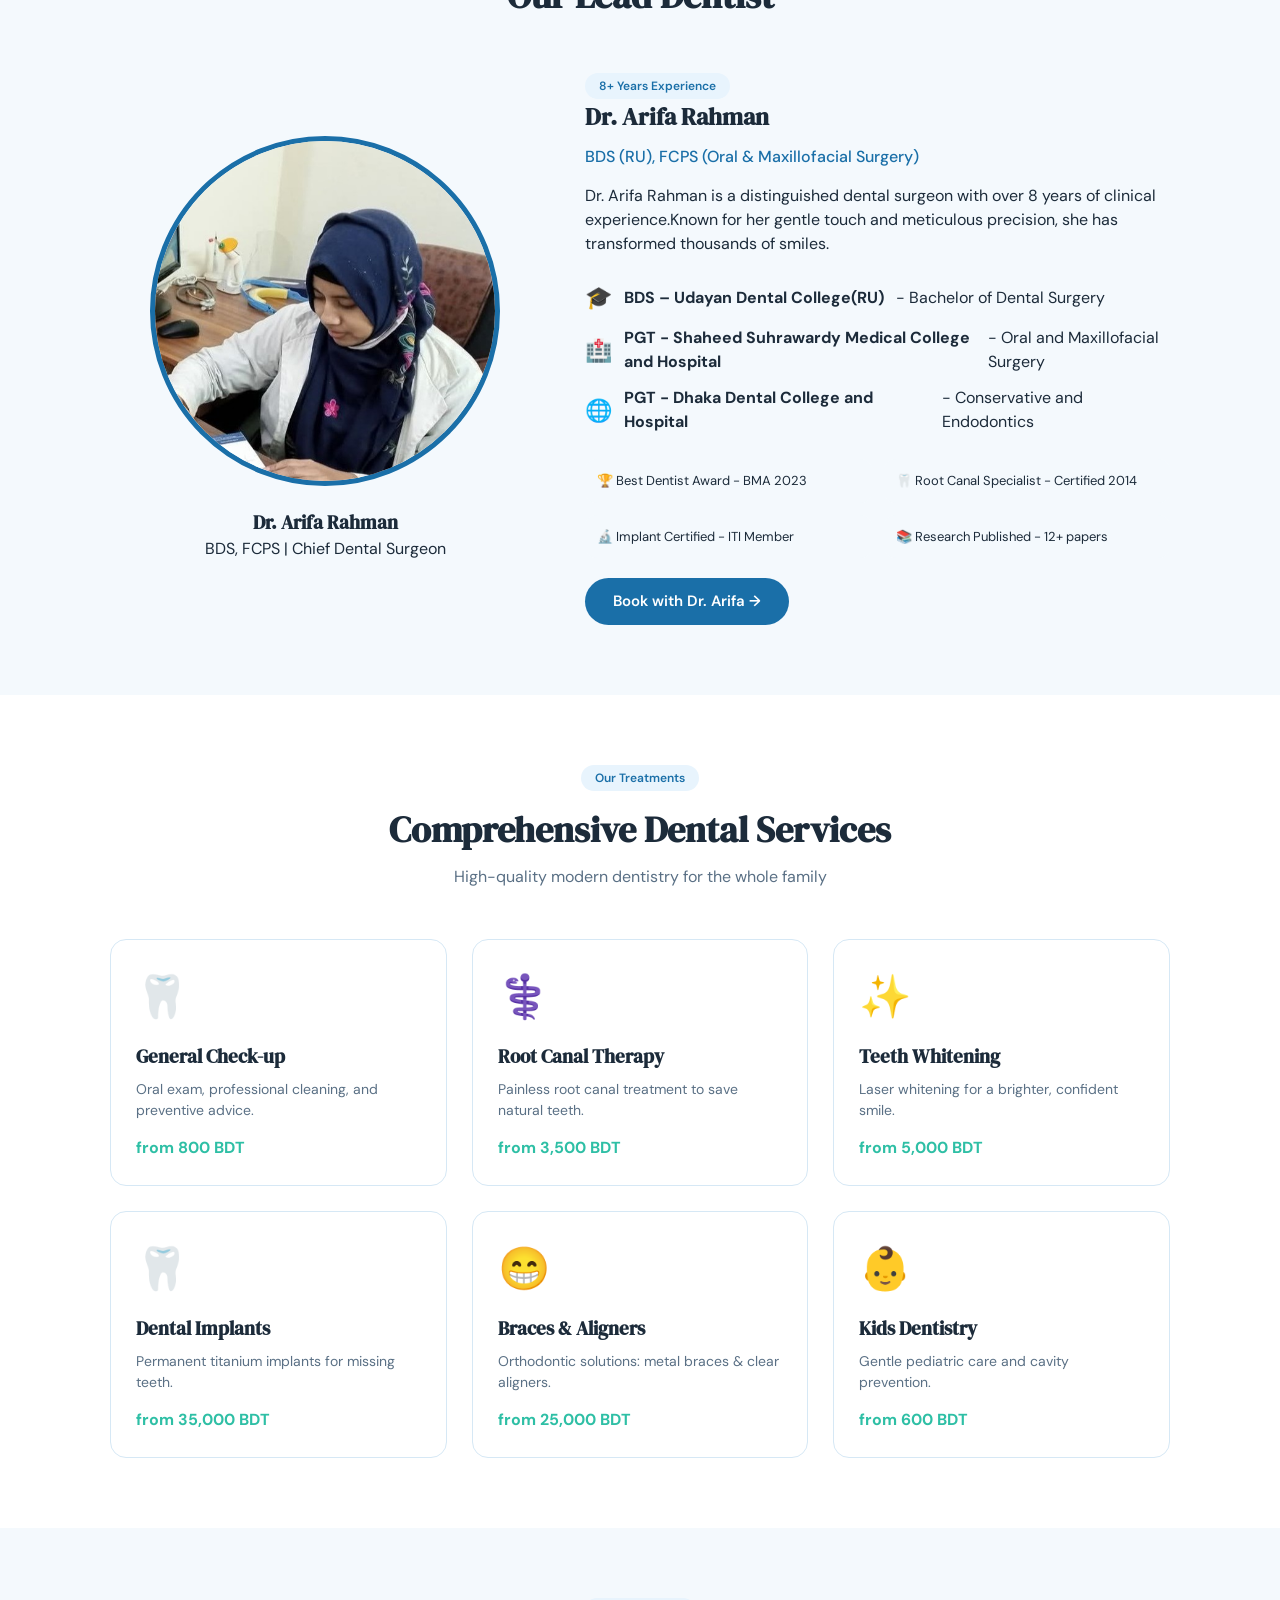
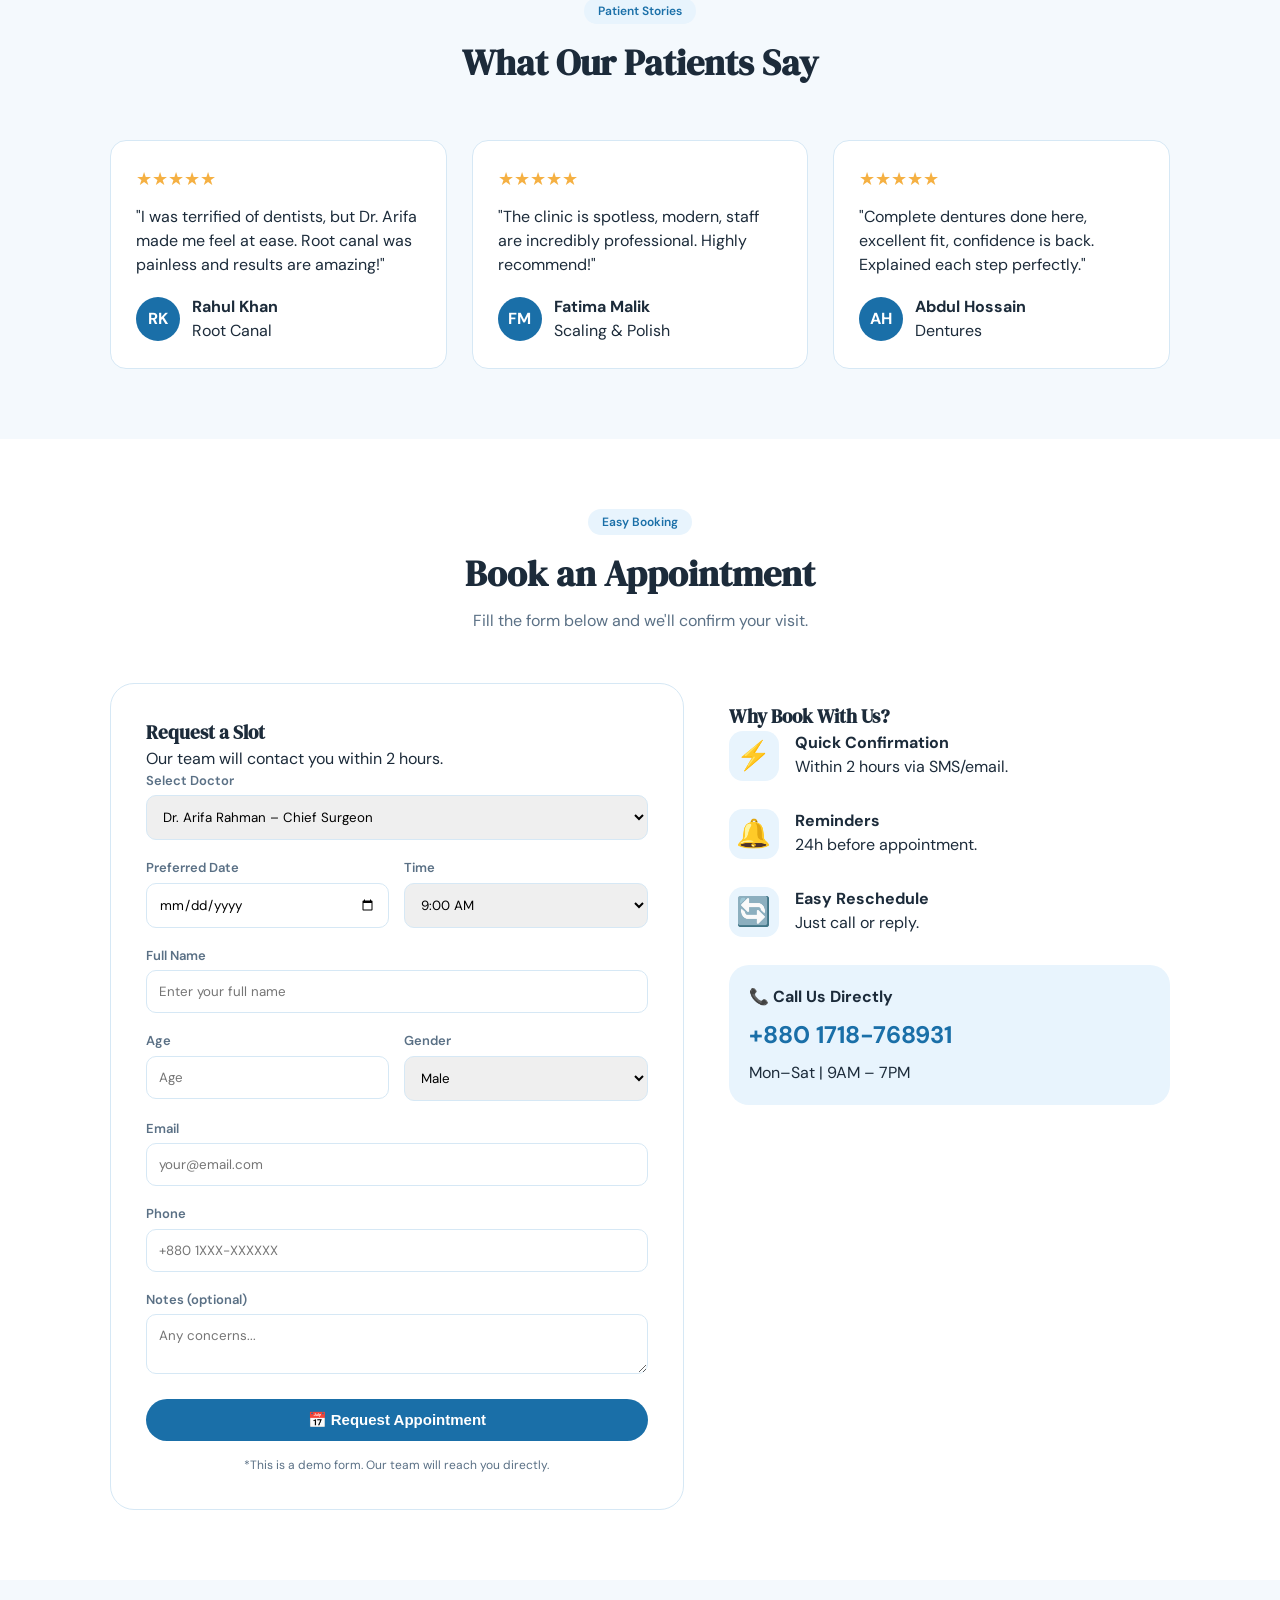
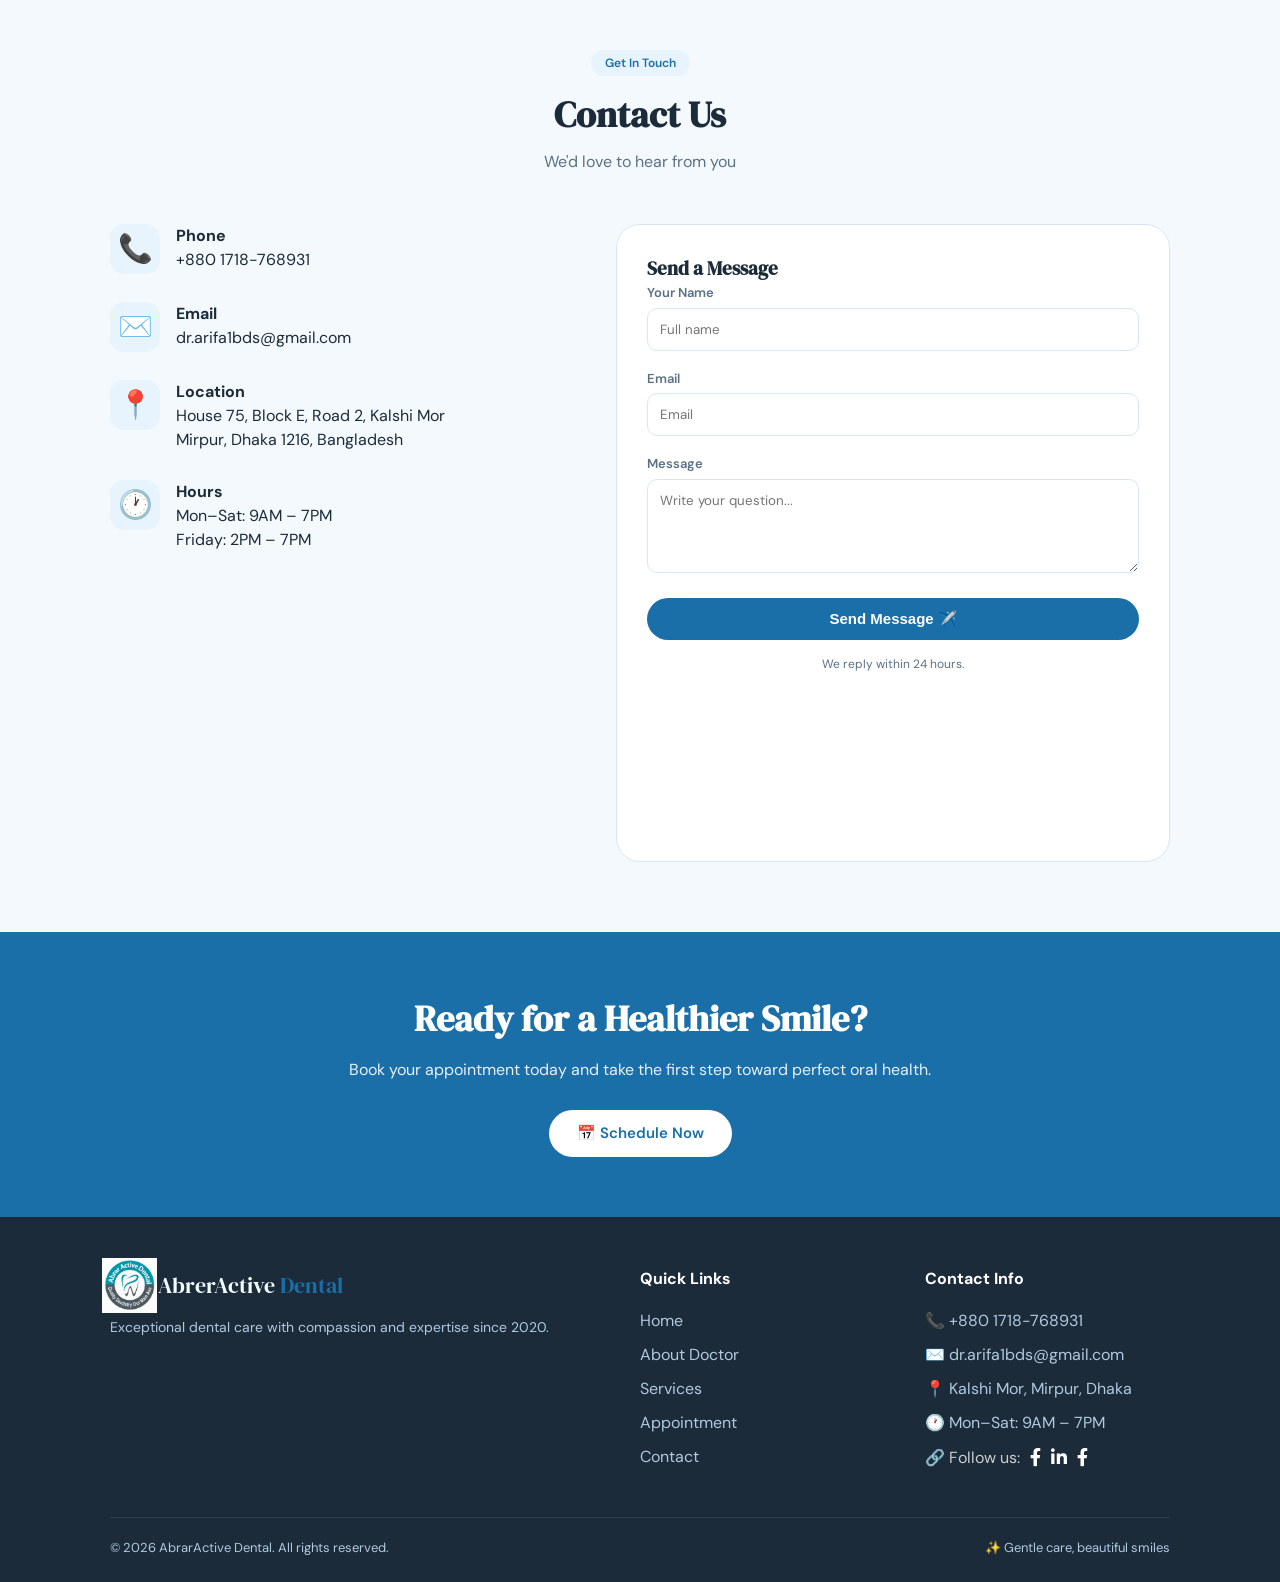
==== commit 78419014: "dashboard add korlam and  js add korlam" ====
--- a/index.html
+++ b/index.html
@@ -16,7 +16,6 @@
         href="https://fonts.googleapis.com/css2?family=DM+Serif+Display:ital@0;1&family=DM+Sans:wght@300;400;500;600;700&display=swap"
         rel="stylesheet">
 </head>
-
 
 <body>
 
@@ -35,6 +34,7 @@
                 <a href="#services" class="nav-link">Services</a>
                 <a href="#appointment" class="nav-link">Appointment</a>
                 <a href="#contact" class="nav-link">Contact</a>
+                <a href="login.html" class="nav-link">All Appointments</a>
             </div>
             <a href="#appointment" class="btn btn-primary btn-small">📅 Book Now</a>
         </div>
@@ -321,9 +321,9 @@
             </div>
         </div>
     </section>
-    <!-- Appoinment section End here -->
-
-    <!-- Contact Section start here -->
+     <!-- Appoinment section End here -->
+
+     <!-- Contact Section start here -->
     <section id="contact" class="section bg-light">
         <div class="container">
             <div class="section-header">
@@ -456,6 +456,8 @@
     </footer>
     <!-- footer section end here -->
 
+    <script src="script.js"></script>
+
 </body>
 
 </html>
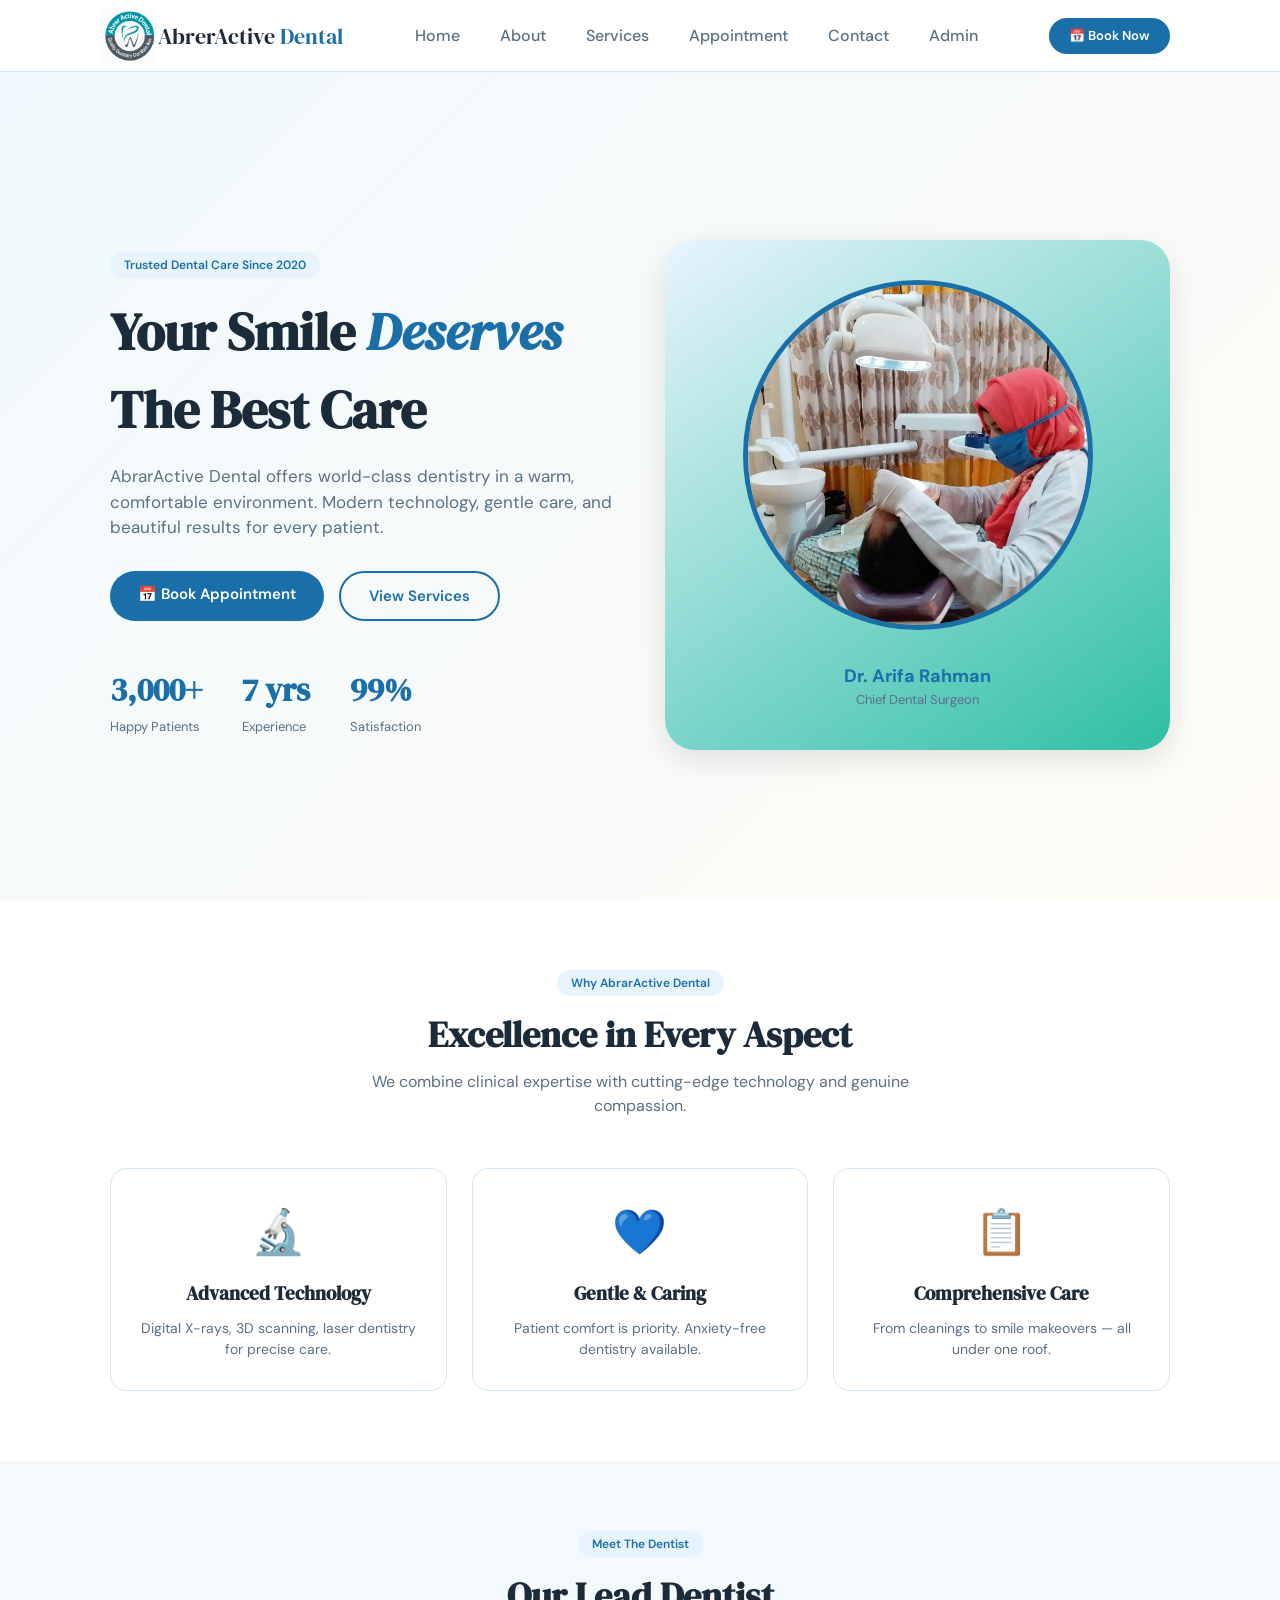
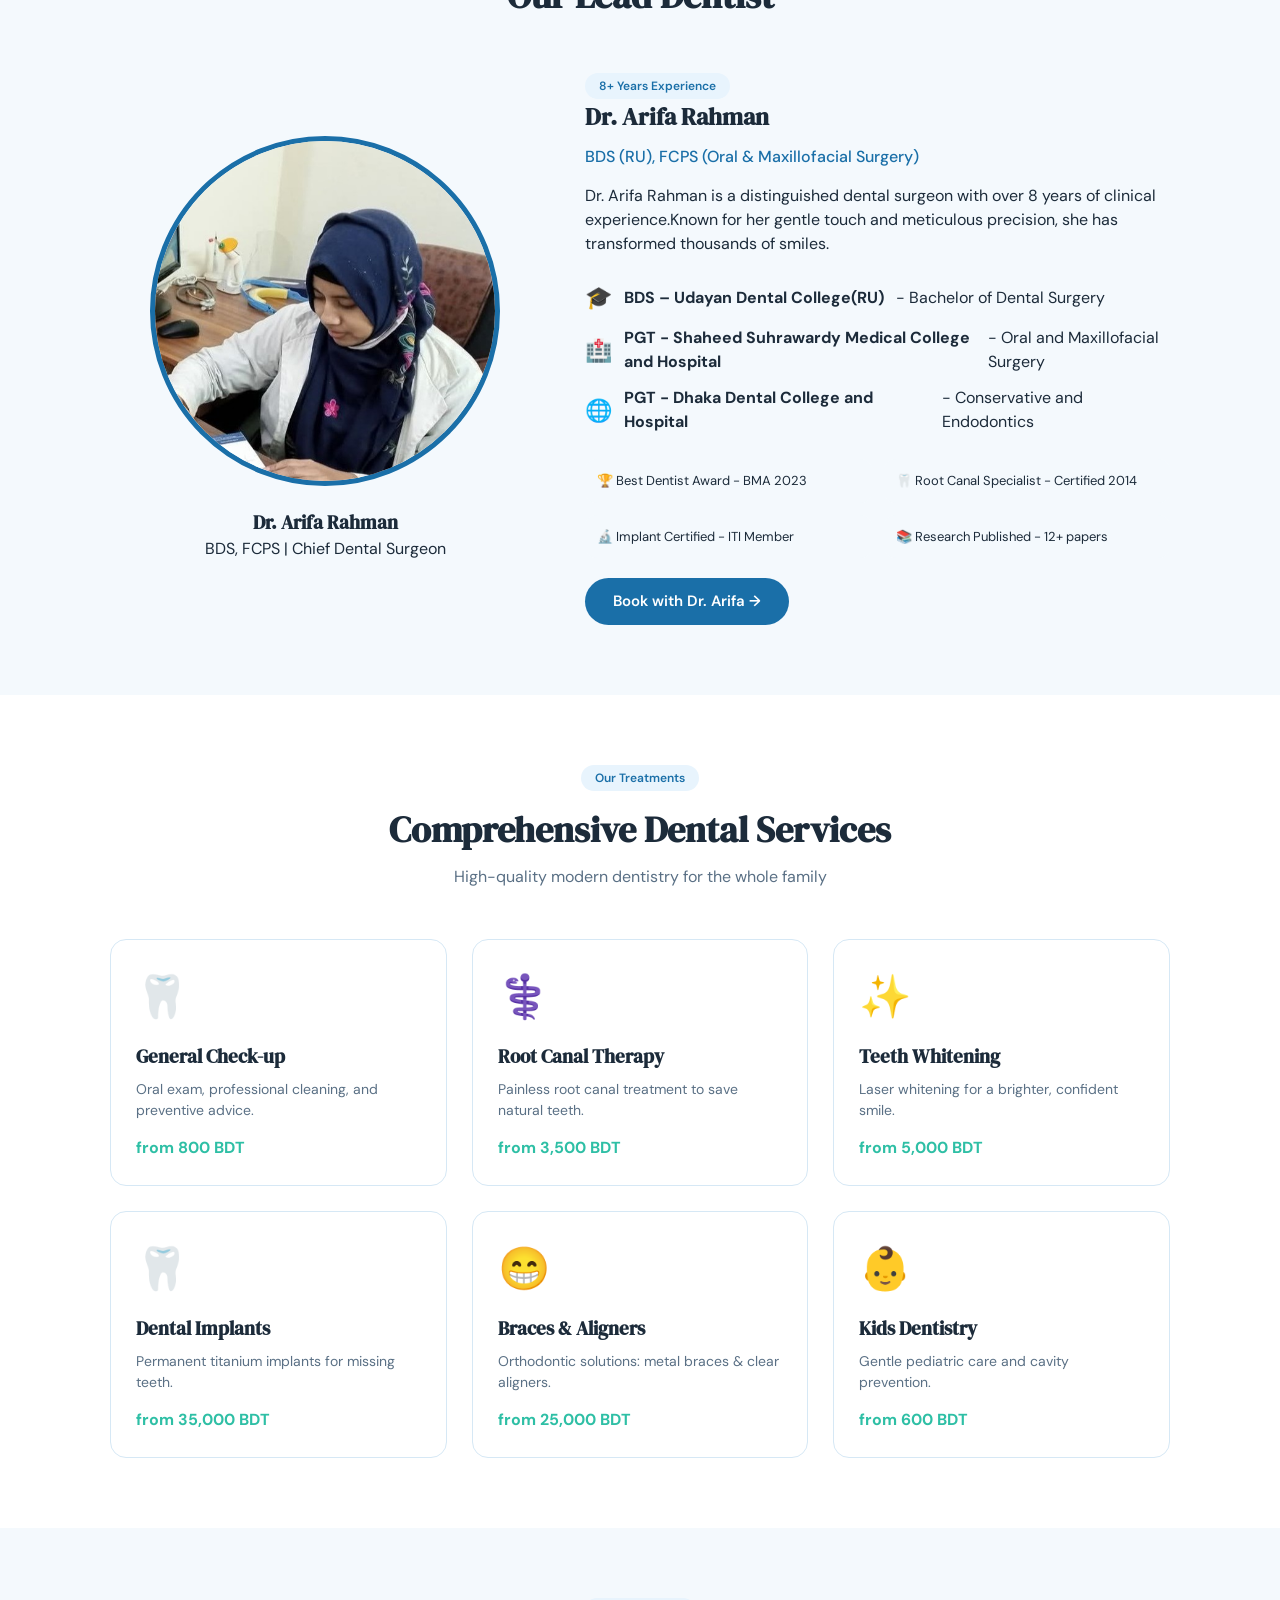
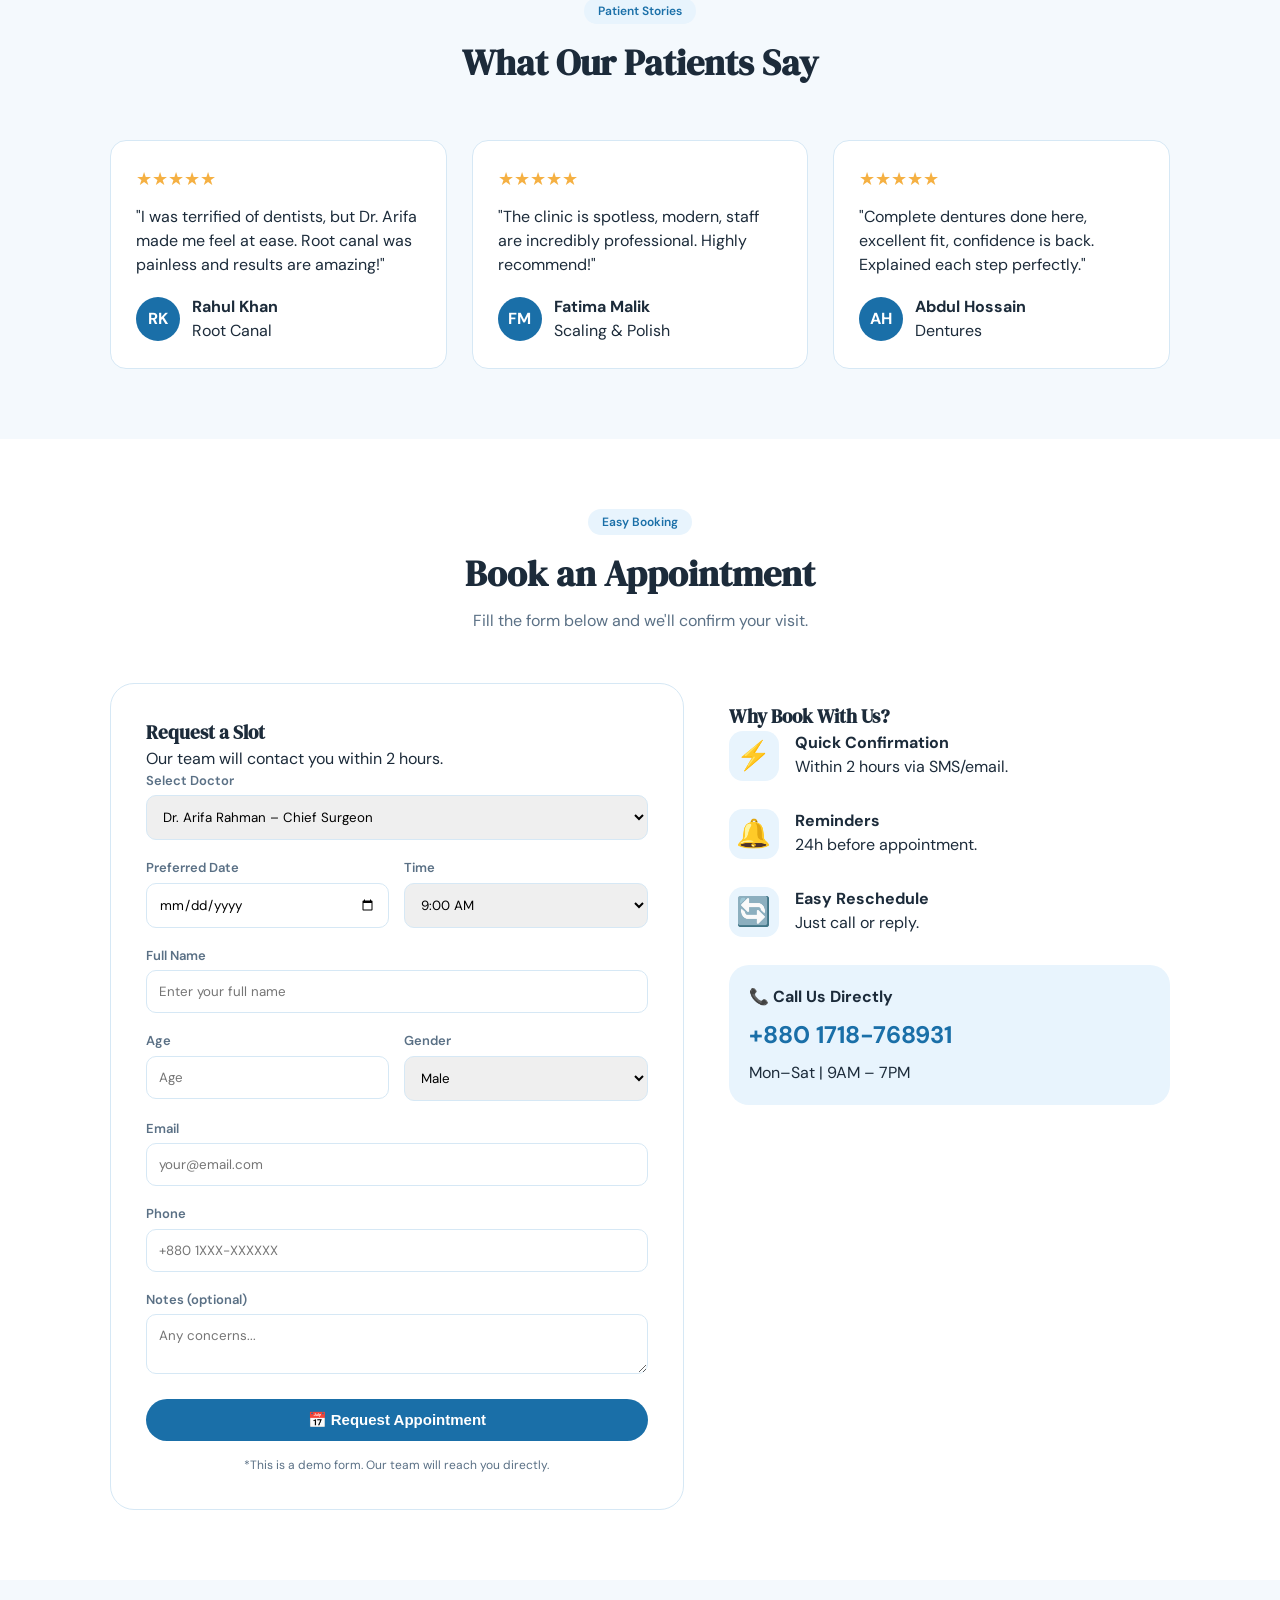
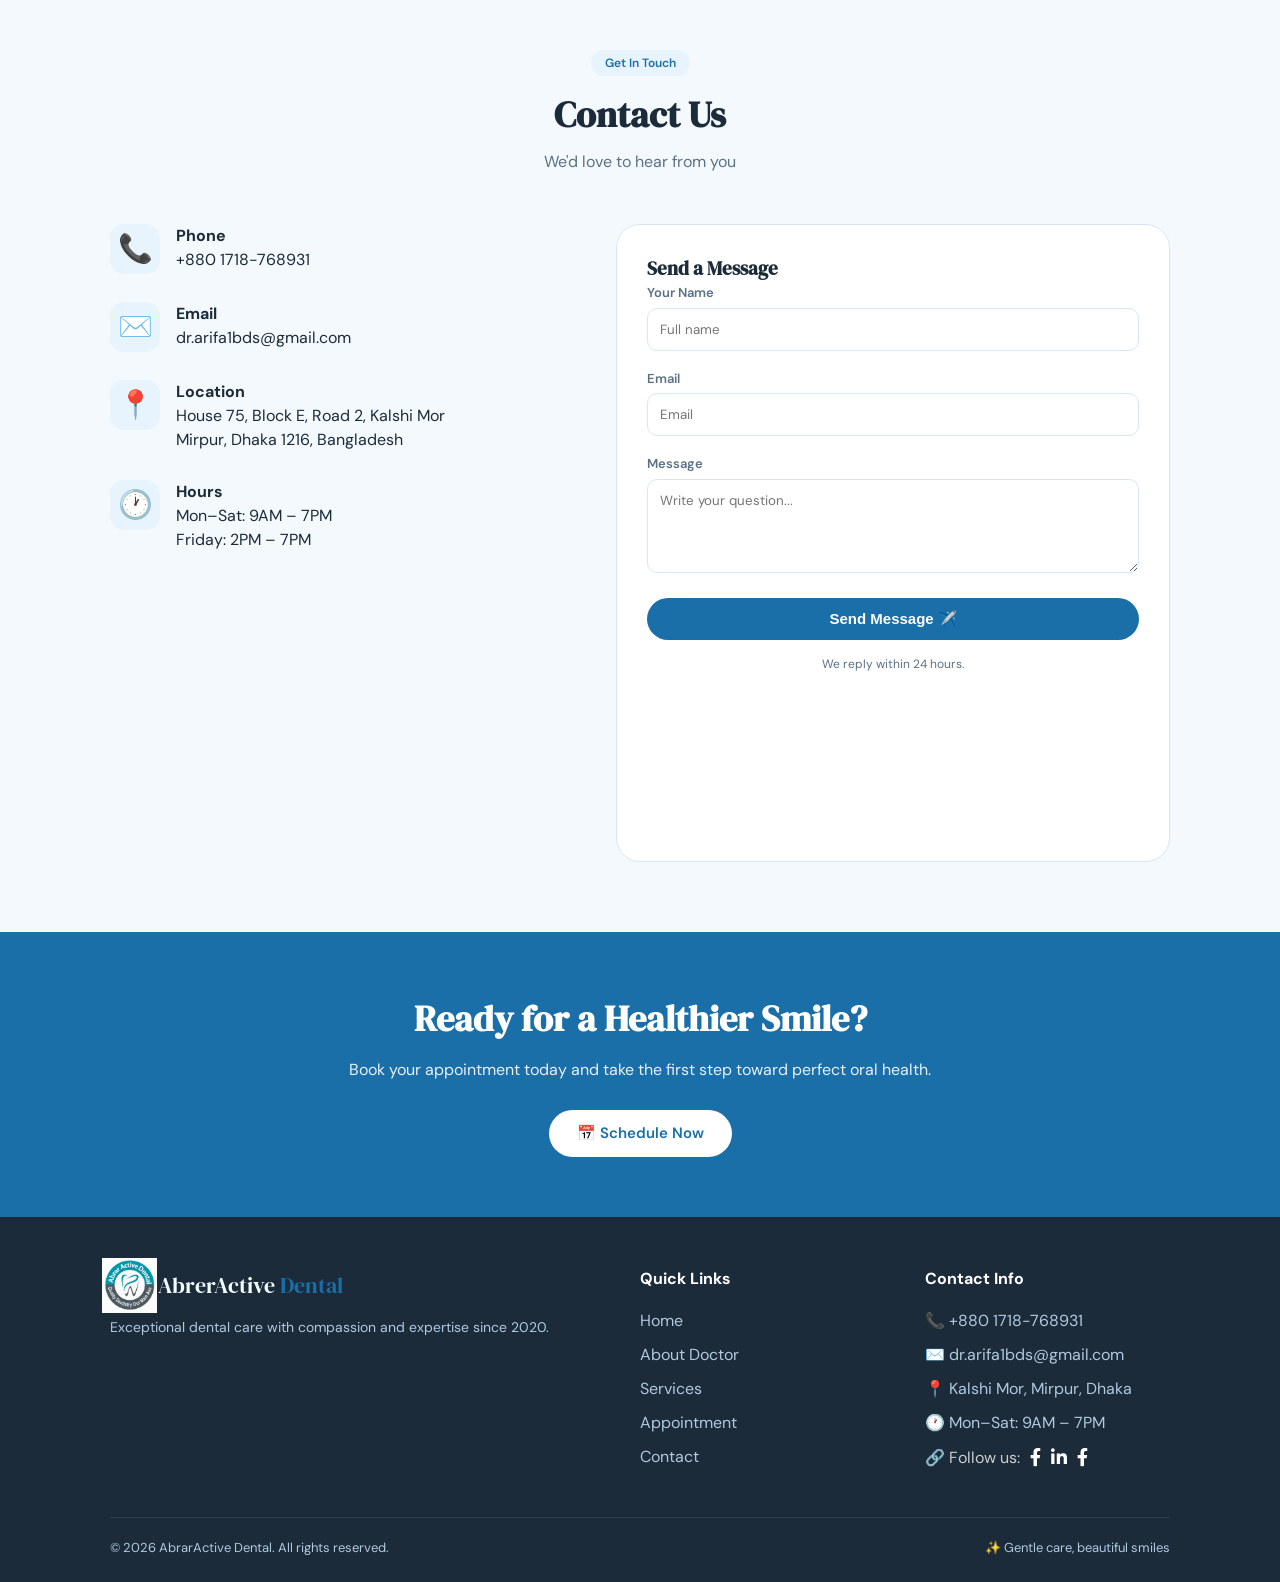
==== commit d15fe0f3: "admin" ====
--- a/index.html
+++ b/index.html
@@ -34,7 +34,7 @@
                 <a href="#services" class="nav-link">Services</a>
                 <a href="#appointment" class="nav-link">Appointment</a>
                 <a href="#contact" class="nav-link">Contact</a>
-                <a href="login.html" class="nav-link">All Appointments</a>
+                <a href="login.html" class="nav-link">Admin</a>
             </div>
             <a href="#appointment" class="btn btn-primary btn-small">📅 Book Now</a>
         </div>
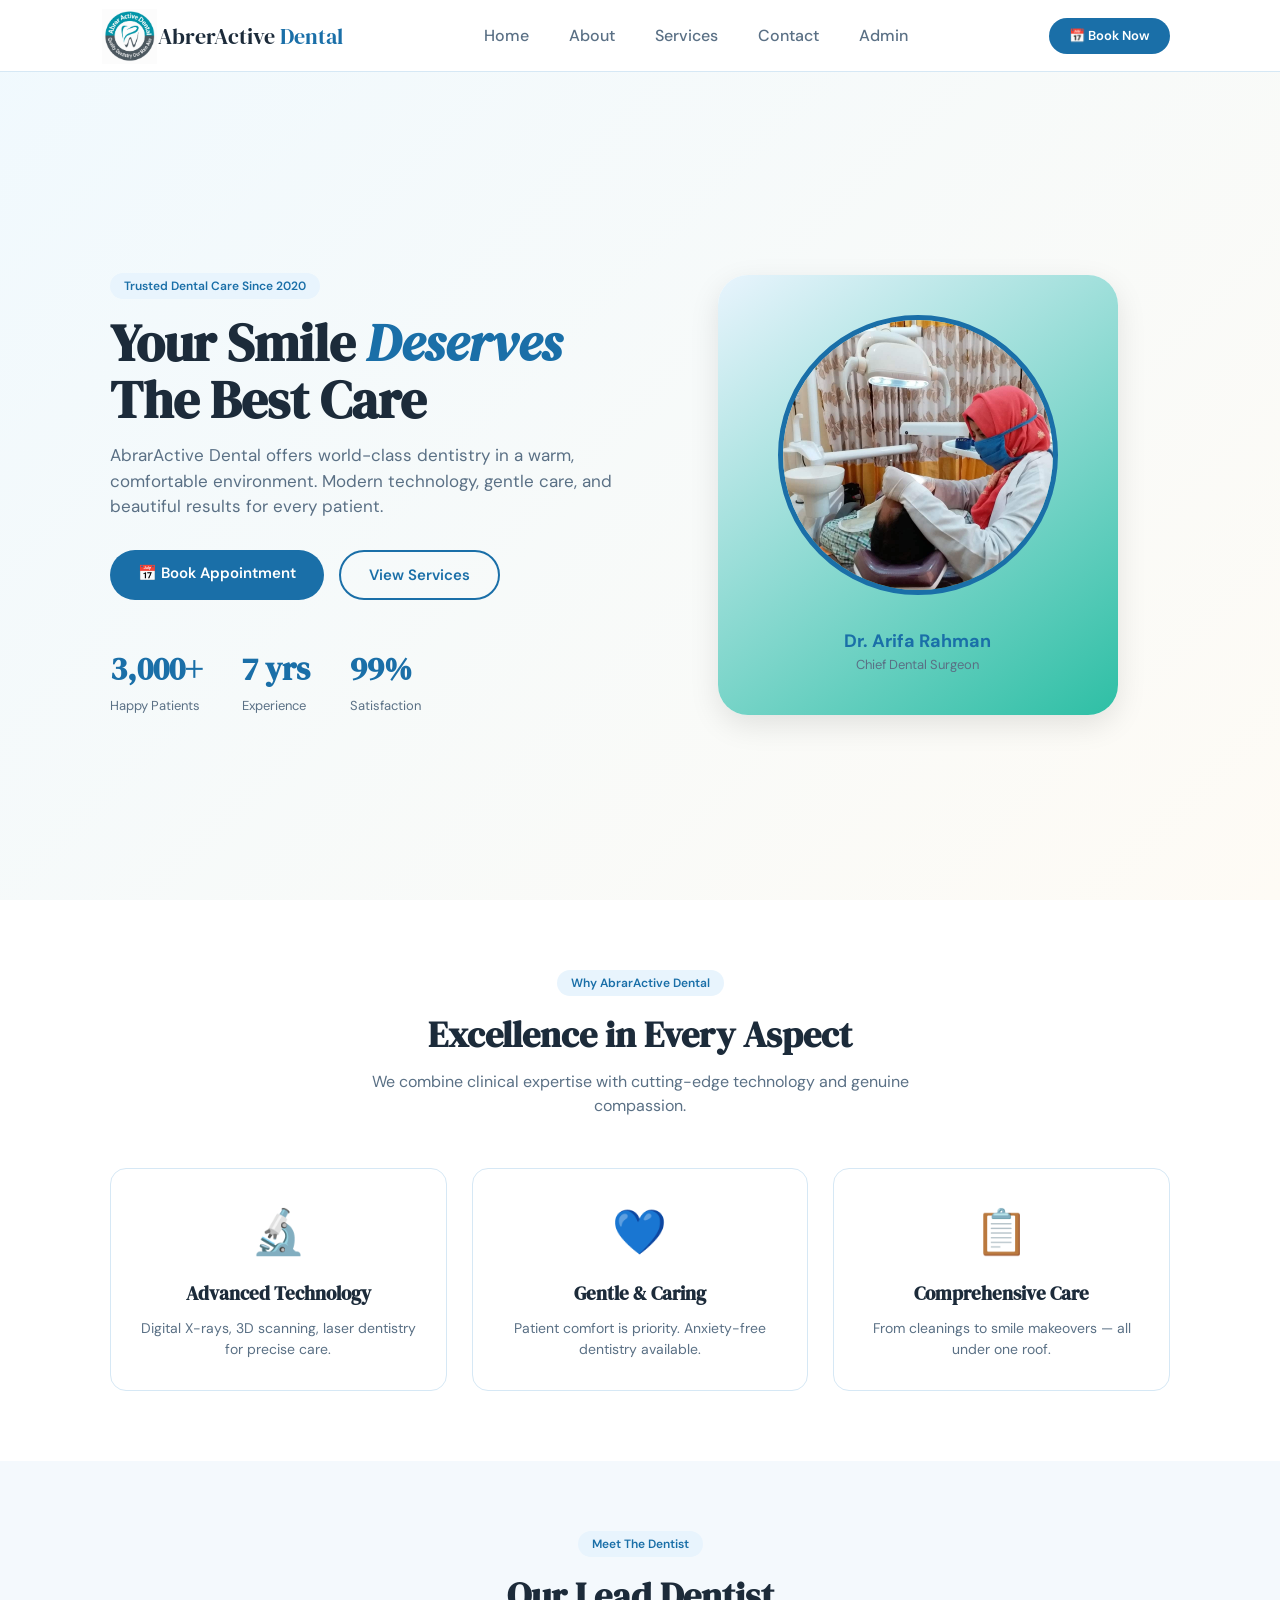
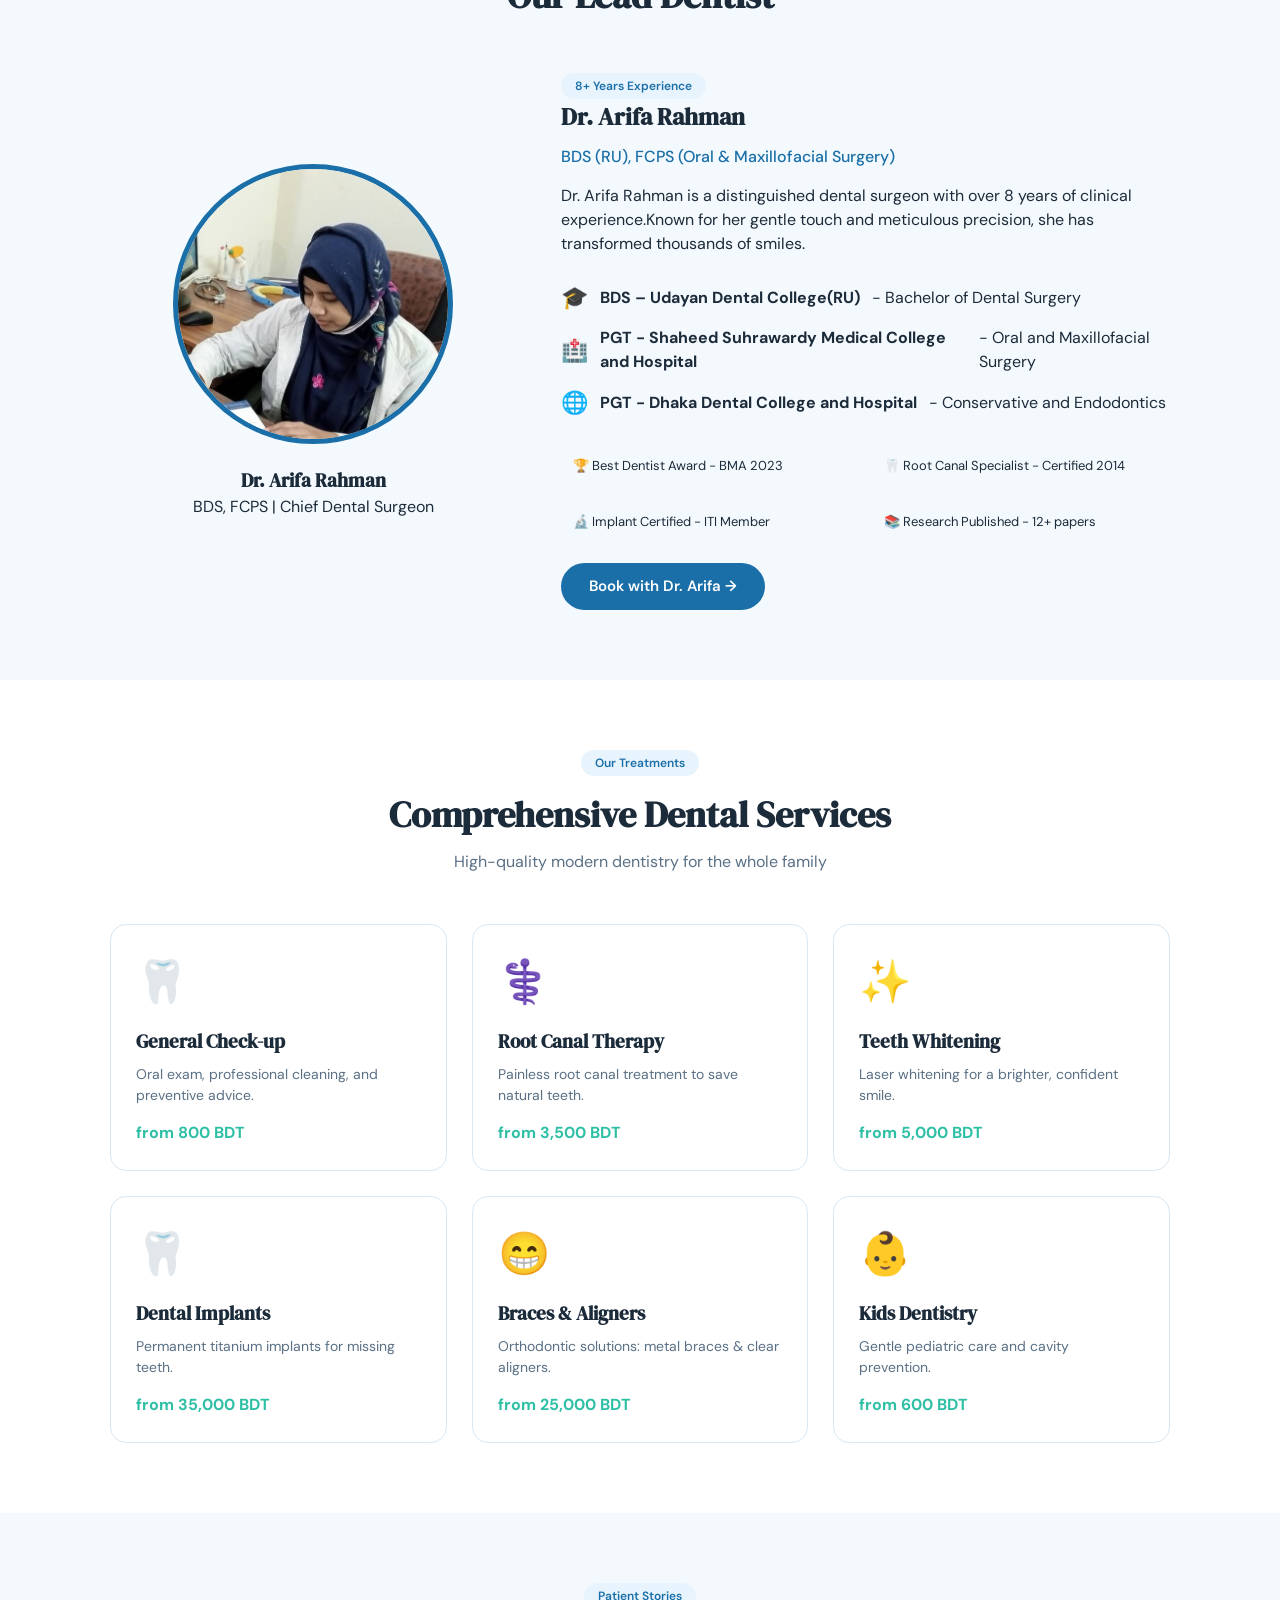
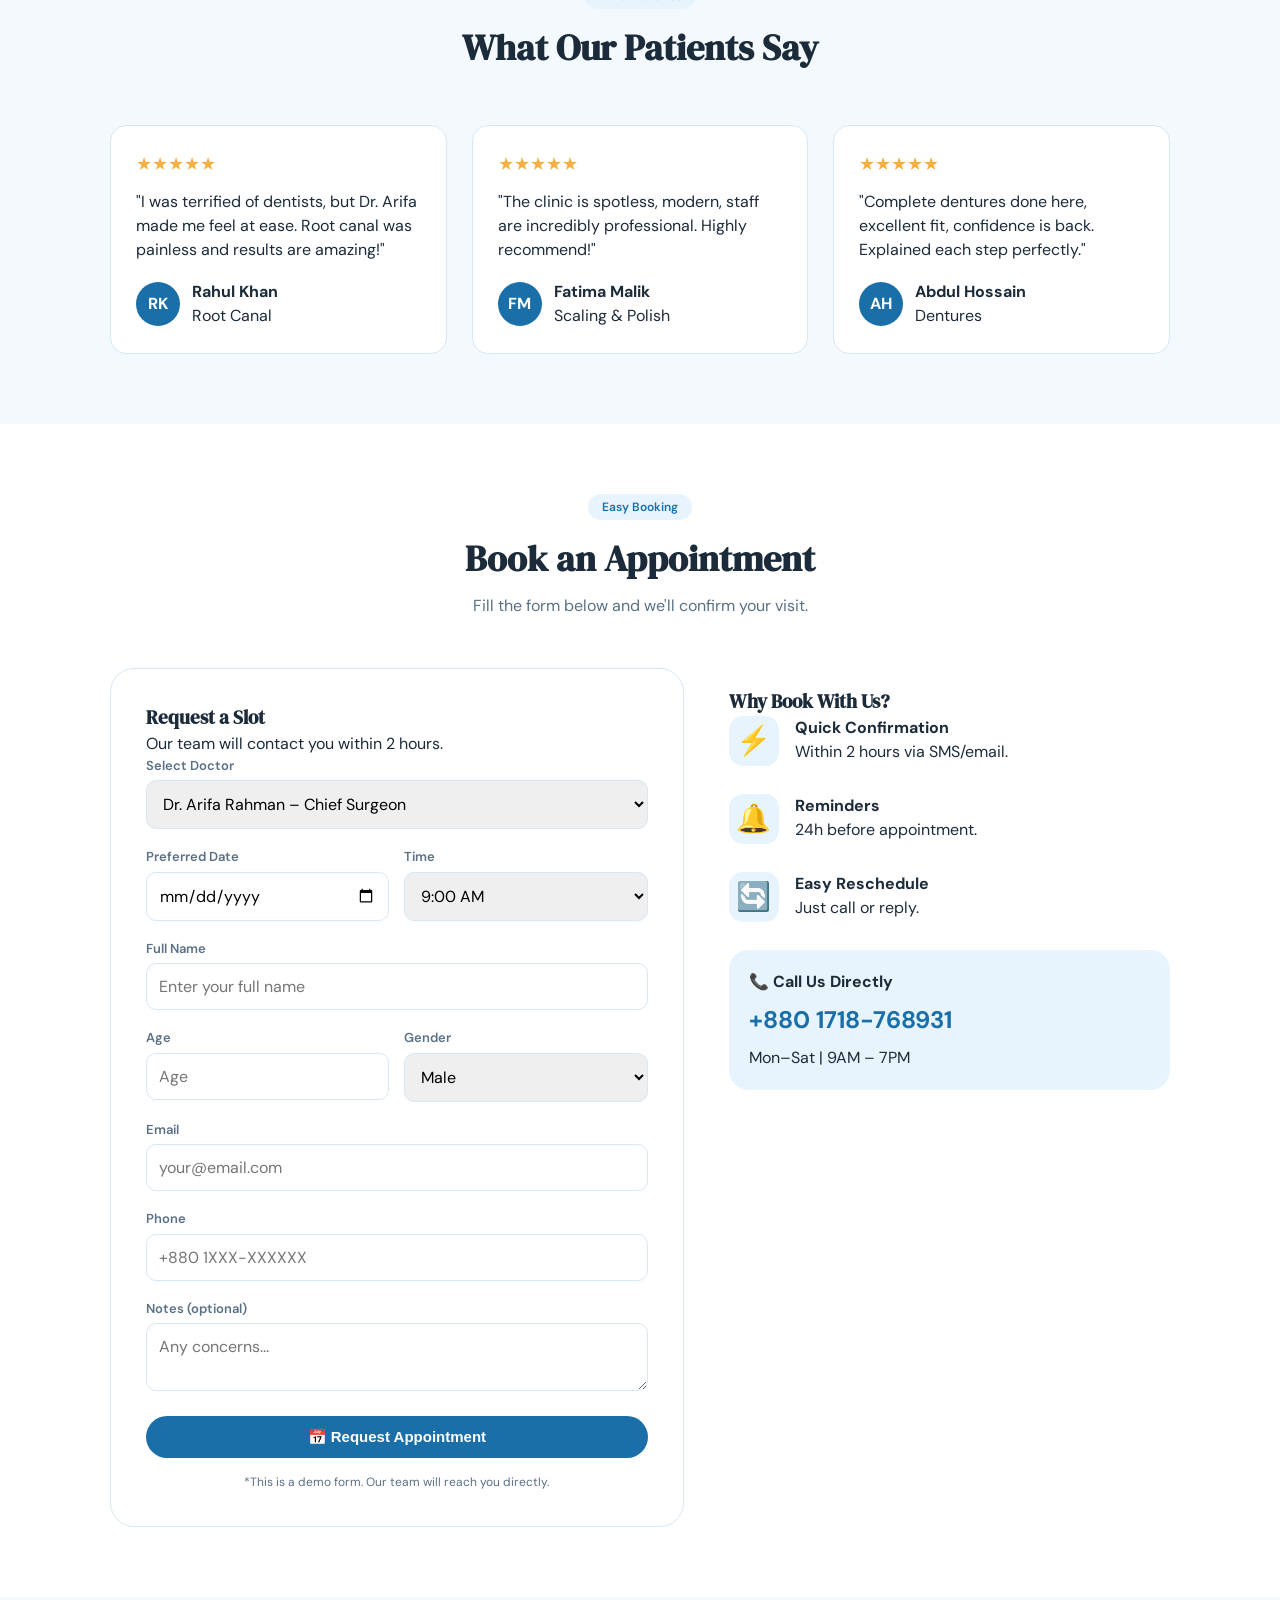
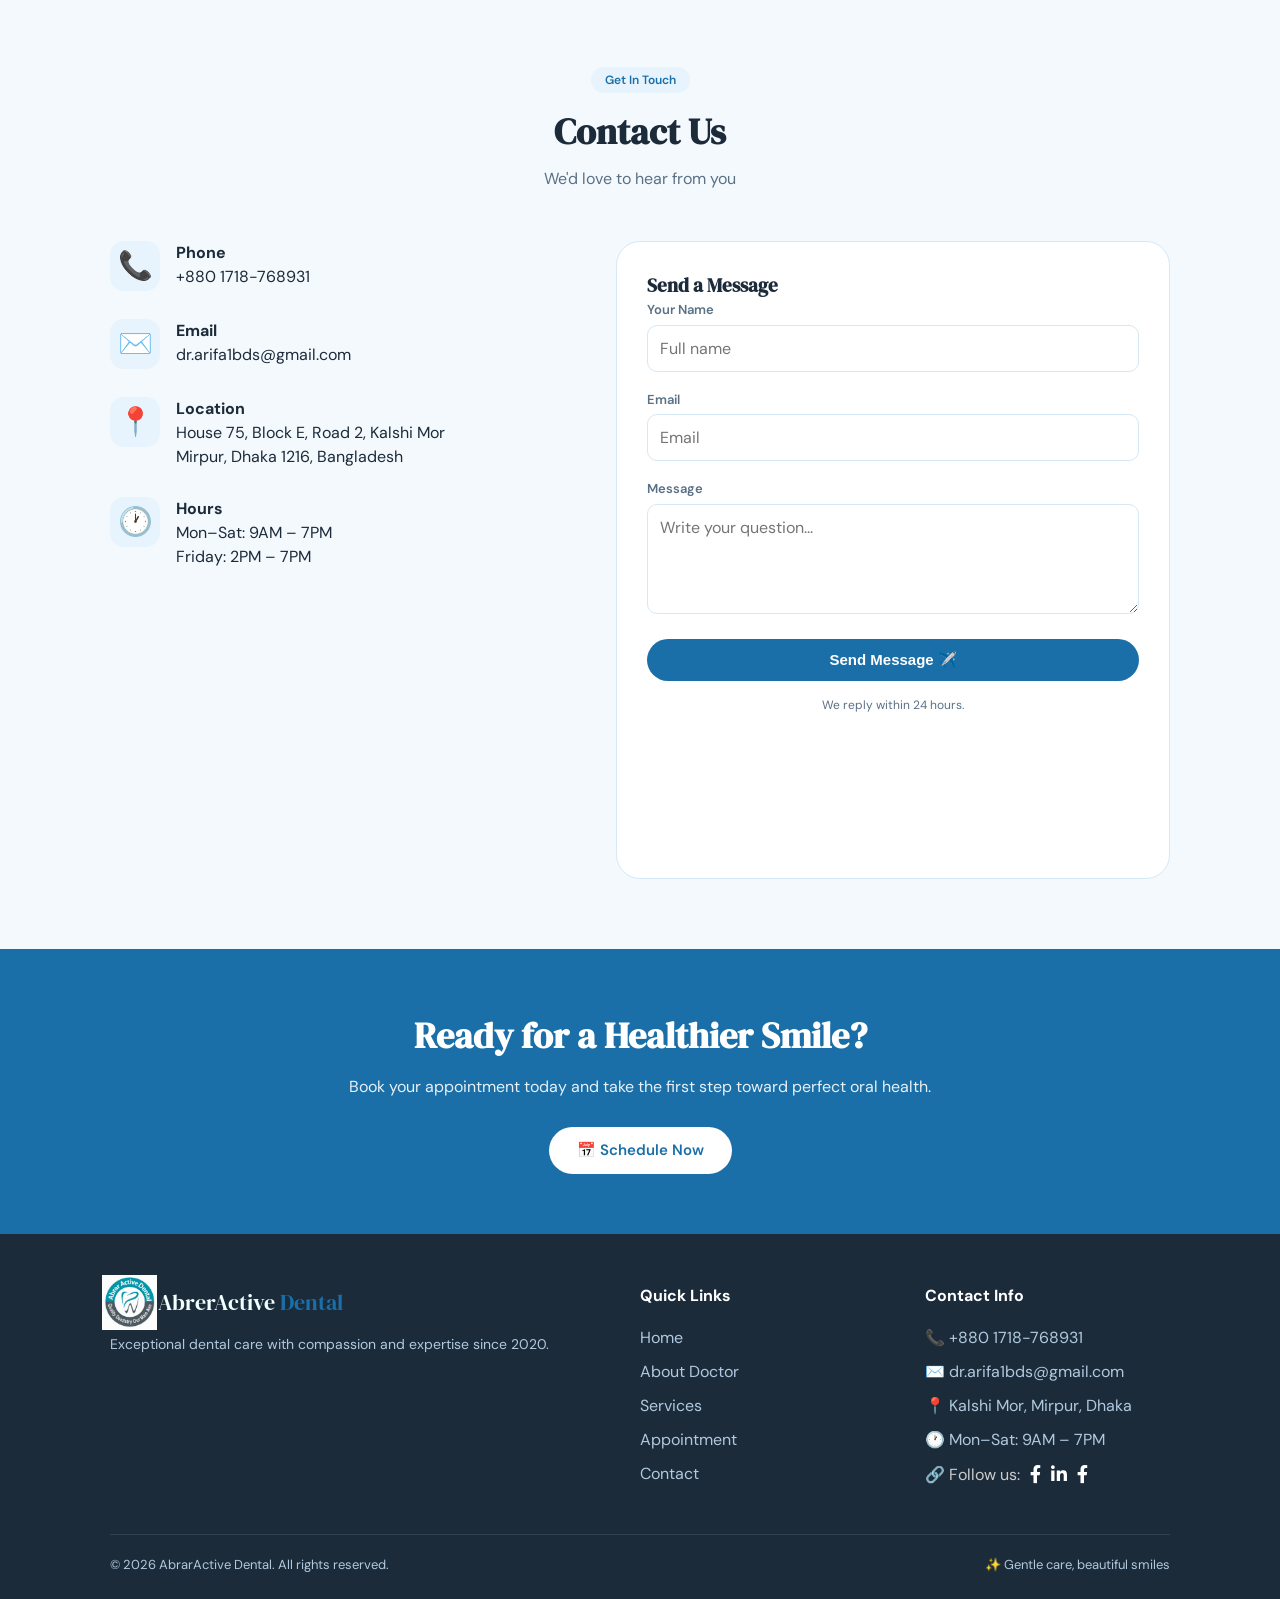
==== commit f3ebde02: "try to full responsive" ====
--- a/index.html
+++ b/index.html
@@ -19,27 +19,33 @@
 
 <body>
 
-    <!-- Navbar section Start here -->
-    <nav class="navbar">
-        <div class="container nav-container">
-            <a href="#" class="logo">
-                <div class="logo-icon">
-                    <img src="./image/logo.png" alt="Logo">
-                </div>
-                <span class="logo-text">AbrerActive<span> Dental</span></span>
-            </a>
-            <div class="nav-links">
+      <!-- Navbar section Start here -->
+      <nav class="navbar">
+          <div class="container nav-container">
+              <a href="#" class="logo">
+                  <div class="logo-icon">
+                      <img src="./image/logo.png" alt="Logo">
+                  </div>
+                  <span class="logo-text">AbrerActive<span> Dental</span></span>
+              </a>
+             <button class="mobile-menu-toggle" aria-label="Toggle menu" aria-expanded="false" aria-controls="primary-navigation">
+                  <span></span>
+                  <span></span>
+                  <span></span>
+              </button>
+              <div class="nav-overlay" aria-hidden="true"></div>
+            <div class="nav-links" id="primary-navigation" aria-hidden="true">
                 <a href="#home" class="nav-link">Home</a>
                 <a href="#about" class="nav-link">About</a>
                 <a href="#services" class="nav-link">Services</a>
-                <a href="#appointment" class="nav-link">Appointment</a>
                 <a href="#contact" class="nav-link">Contact</a>
                 <a href="login.html" class="nav-link">Admin</a>
-            </div>
-            <a href="#appointment" class="btn btn-primary btn-small">📅 Book Now</a>
-        </div>
-    </nav>
-    <!-- Navbar section End   here -->
+                <a href="#appointment" class="btn btn-primary btn-block btn-block-mobile">📅 Book Now</a>
+            </div>
+             <a href="#appointment" class="btn btn-primary btn-small">📅 Book Now</a>
+          </div>
+      </nav>
+      <!-- Navbar section End   here -->
 
     <!-- Home section start here -->
     <section id="home" class="hero">
--- a/style.css
+++ b/style.css
@@ -6,6 +6,9 @@
 
 html {
   scroll-behavior: smooth;
+  scroll-padding-top: 80px;
+  overflow-x: hidden;
+  -webkit-text-size-adjust: 100%;
 }
 
 body {
@@ -14,7 +17,6 @@
   color: #1c2b3a;
   line-height: 1.5;
 }
-
 
 /* colors */
 :root {
@@ -49,6 +51,14 @@
   border: none;
   cursor: pointer;
   font-size: 15px;
+  touch-action: manipulation;
+  -webkit-tap-highlight-color: transparent;
+}
+.btn:hover {
+  transform: translateY(-1px);
+}
+.btn:active {
+  transform: translateY(0);
 }
 .btn-primary {
   background: var(--primary);
@@ -74,6 +84,12 @@
   width: 100%;
   text-align: center;
 }
+
+/* Mobile-only button - hidden by default on desktop */
+.btn-block-mobile {
+  display: none;
+}
+
 .btn-white {
   background: white;
   color: var(--primary);
@@ -96,6 +112,7 @@
 /* section */
 .section {
   padding: 70px 0;
+  scroll-margin-top: 80px;
 }
 .bg-light {
   background: var(--surface);
@@ -122,7 +139,7 @@
   width: 100%;
   background: rgba(255,255,255,0.96);
   border-bottom: 1px solid var(--border);
-  z-index: 100;
+  z-index: 1000;
   height: 72px;
 }
 .nav-container {
@@ -130,12 +147,15 @@
   align-items: center;
   justify-content: space-between;
   height: 72px;
+  position: relative;
 }
 .logo {
   display: flex;
   align-items: center;
   gap: 10px;
   text-decoration: none;
+  z-index: 1001;
+  position: relative;
 }
 .logo img {
   height: 55px;
@@ -151,10 +171,6 @@
   align-items: center;
   justify-content: center;
 }
-/* .logo-icon svg {
-  width: 22px;
-  stroke: white;
-} */
 .logo-text {
   font-size: 22px;
   color: #1c2b3a;
@@ -165,6 +181,7 @@
 .nav-links {
   display: flex;
   gap: 8px;
+  align-items: center;
 }
 .nav-link {
   padding: 8px 16px;
@@ -172,10 +189,59 @@
   color: var(--text-muted);
   font-weight: 500;
   border-radius: 40px;
+  transition: all 0.2s;
 }
 .nav-link:hover {
   background: var(--primary-light);
   color: var(--primary);
+}
+
+/* Mobile menu toggle */
+.mobile-menu-toggle {
+  display: none;
+  flex-direction: column;
+  gap: 5px;
+  background: none;
+  border: none;
+  cursor: pointer;
+  padding: 10px;
+  z-index: 1001;
+  width: 44px;
+  height: 44px;
+  align-items: center;
+  justify-content: center;
+  position: relative;
+}
+.mobile-menu-toggle span {
+  display: block;
+  width: 24px;
+  height: 2px;
+  background: var(--primary);
+  transition: all 0.3s;
+  border-radius: 2px;
+}
+.mobile-menu-toggle.active span:nth-child(1) {
+  transform: rotate(45deg) translate(5px, 5px);
+}
+.mobile-menu-toggle.active span:nth-child(2) {
+  opacity: 0;
+}
+.mobile-menu-toggle.active span:nth-child(3) {
+  transform: rotate(-45deg) translate(5px, -5px);
+}
+
+/* Mobile overlay */
+.nav-overlay {
+  position: fixed;
+  top: 0;
+  left: 0;
+  width: 100%;
+  height: 100vh;
+  background: rgba(0,0,0,0.3);
+  z-index: 998;
+  opacity: 0;
+  visibility: hidden;
+  transition: opacity 0.3s ease;
 }
 
 /* hero section */
@@ -190,6 +256,7 @@
   display: flex;
   gap: 50px;
   align-items: center;
+  width: 100%;
 }
 .hero-text {
   flex: 1;
@@ -197,6 +264,7 @@
 .hero-text h1 {
   font-size: 52px;
   margin: 15px 0 15px;
+  line-height: 1.1;
 }
 .hero-text h1 em {
   color: var(--primary);
@@ -230,12 +298,17 @@
 .hero-image {
   flex: 1;
   position: relative;
+  display: flex;
+  justify-content: center;
+  align-items: center;
 }
 .doctor-card {
   background: white;
   border-radius: 30px;
   box-shadow: 0 10px 30px rgba(0,0,0,0.1);
   overflow: hidden;
+  max-width: 400px;
+  width: 100%;
 }
 .doctor-avatar {
   background: linear-gradient(145deg, var(--primary-light), var(--accent));
@@ -243,8 +316,8 @@
   text-align: center;
 }
 .herodr {
-    width: 350px;
-    height: 350px;
+    width: 280px;
+    height: 280px;
     border-radius: 50%;
     object-fit: cover;
     border: 5px solid #1a6fa8;
@@ -294,6 +367,8 @@
   gap: 45px;
   align-items: center;
 }
+
+/* cards */
 .card {
   background: white;
   border: 1px solid var(--border);
@@ -319,6 +394,15 @@
   font-size: 14px;
 }
 
+/* Disable scale transform on touch devices for better UX */
+@media (hover: none) and (pointer: coarse) {
+  .card:hover,
+  .service-card:hover,
+  .testimonial-card:hover {
+    transform: none;
+  }
+}
+
 /* about doctor */
 .doctor-photo {
   background: linear-gradient(130deg, var(--primary-light), var(--accent-light));
@@ -462,6 +546,8 @@
   border: 1px solid var(--border);
   border-radius: 10px;
   font-family: inherit;
+  font-size: 16px;
+  -webkit-tap-highlight-color: transparent;
 }
 .form-row {
   display: grid;
@@ -613,11 +699,9 @@
     transform: translateY(-3px);
 }
 
-
 .social-links span {
     color: #ccc;
 }
-
 
 .footer-bottom {
   border-top: 1px solid rgba(255,255,255,0.1);
@@ -627,30 +711,386 @@
   font-size: 13px;
 }
 
-/* responsive */
+/* ============================================
+   RESPONSIVE MEDIA QUERIES - ALL AT THE END
+   ============================================ */
+
+/* Mobile Navigation & Layout (Tablet/Mobile) */
 @media (max-width: 850px) {
-  .hero-container, .two-cols, .appointment-grid, .contact-grid, .testimonials-grid, .three-cols {
+  /* Show mobile menu toggle */
+  .mobile-menu-toggle {
+    display: flex;
+  }
+  
+  /* Hide desktop Book Now button */
+  .nav-container > .btn-primary {
+    display: none;
+  }
+  
+  /* Mobile navigation drawer */
+  .nav-links {
+    position: fixed;
+    top: 0;
+    right: 0;
+    width: 280px;
+    height: 100vh;
+    background: white;
+    flex-direction: column;
+    align-items: flex-start;
+    gap: 0;
+    padding: 100px 30px 30px;
+    box-shadow: -5px 0 20px rgba(0,0,0,0.1);
+    transition: transform 0.3s ease;
+    z-index: 999;
+    transform: translateX(100%);
+    visibility: hidden;
+    pointer-events: none;
+    overscroll-behavior: contain;
+    overflow-y: auto;
+    -webkit-overflow-scrolling: touch;
+  }
+  
+  .nav-links.active {
+    transform: translateX(0);
+    visibility: visible;
+    pointer-events: auto;
+  }
+  
+  .nav-overlay.active {
+    opacity: 1;
+    visibility: visible;
+  }
+  
+  /* Mobile nav links */
+  .nav-link {
+    width: 100%;
+    padding: 15px 20px;
+    border-radius: 12px;
+    font-size: 16px;
+  }
+  
+  /* Mobile Book Now button - shown in drawer */
+  .btn-block-mobile {
+    display: block;
+    width: 100%;
+    margin-top: 10px;
+    padding: 16px;
+    font-size: 16px;
+    text-align: center;
+  }
+  
+  /* Stack all grids */
+  .hero-container,
+  .two-cols,
+  .appointment-grid,
+  .contact-grid,
+  .testimonials-grid,
+  .three-cols {
     grid-template-columns: 1fr;
-  }
+    gap: 30px;
+  }
+  
+  /* Hero section mobile */
+  .hero {
+    padding-top: 100px;
+    min-height: auto;
+    padding-bottom: 50px;
+  }
+  
+  .hero-container {
+    flex-direction: column;
+    text-align: center;
+  }
+  
   .hero-image {
-    display: none;
-  }
+    order: -1;
+    display: block;
+  }
+  
+  .doctor-card {
+    max-width: 300px;
+    margin: 0 auto;
+  }
+  
+  .herodr {
+    width: 200px;
+    height: 200px;
+  }
+  
+  .hero-stats {
+    justify-content: center;
+    flex-wrap: wrap;
+  }
+  
+  .hero-buttons {
+    justify-content: center;
+  }
+  
   .hero-text h1 {
-    font-size: 42px;
-  }
+    font-size: 38px;
+    line-height: 1.2;
+  }
+  
+  .hero-text p {
+    font-size: 16px;
+  }
+  
+  .stat-number {
+    font-size: 26px;
+  }
+  
+  .section-header h2 {
+    font-size: 30px;
+  }
+  
   .footer-grid {
     grid-template-columns: 1fr;
     gap: 30px;
   }
-  .nav-links {
-    display: none;
-  }
-}
+  
+  .footer-bottom {
+    flex-direction: column;
+    gap: 10px;
+    text-align: center;
+  }
+}
+
+/* Mobile - Small screens */
 @media (max-width: 550px) {
   .section {
-    padding: 50px 0;
-  }
+    padding: 40px 0;
+  }
+  
+  .container {
+    padding: 0 15px;
+  }
+  
+  /* Hero mobile */
+  .hero-text h1 {
+    font-size: 32px;
+  }
+  
+  .hero-buttons {
+    flex-direction: column;
+  }
+  
+  .hero-buttons .btn {
+    width: 100%;
+    text-align: center;
+  }
+  
+  /* Headers */
+  .section-header h2 {
+    font-size: 26px;
+  }
+  
+  .section-header p {
+    font-size: 15px;
+  }
+  
+  /* Cards padding */
+  .card,
+  .service-card,
+  .testimonial-card,
+  .form-box,
+  .message-box,
+  .info-box {
+    padding: 20px;
+  }
+  
+  /* Certificate grid */
   .certificate-grid {
     grid-template-columns: 1fr;
   }
-}+  
+  /* Form row stack */
+  .form-row {
+    grid-template-columns: 1fr;
+  }
+  
+  /* Buttons */
+  .btn-block {
+    padding: 14px;
+    font-size: 16px;
+  }
+  
+  .back-button {
+    padding: 10px 18px;
+    font-size: 14px;
+  }
+  
+  /* Contact */
+  .contact-item {
+    flex-direction: column;
+    gap: 8px;
+  }
+  
+  .contact-icon {
+    width: 40px;
+    height: 40px;
+    font-size: 24px;
+  }
+  
+  .map iframe {
+    height: 200px;
+  }
+  
+  .phone-number {
+    font-size: 20px;
+  }
+  
+  /* CTA */
+  .cta-banner h2 {
+    font-size: 28px;
+  }
+  
+  .cta-banner p {
+    font-size: 16px;
+  }
+  
+  /* Appointments table */
+  .appointments-table {
+    font-size: 12px;
+  }
+  
+  .appointments-table th,
+  .appointments-table td {
+    padding: 10px 8px;
+  }
+  
+  .notes-cell {
+    max-width: 100px;
+  }
+  
+  .submitted-cell {
+    font-size: 11px;
+  }
+  
+  /* Doctor */
+  .doctor-photo {
+    padding: 25px;
+  }
+  
+  .herodr {
+    width: 200px;
+    height: 200px;
+  }
+  
+  /* Logo */
+  .logo-text {
+    font-size: 18px;
+  }
+  
+  .logo img {
+    height: 40px;
+  }
+  
+  /* Stats */
+  .stat-number {
+    font-size: 22px;
+  }
+  
+  .stat-label {
+    font-size: 12px;
+  }
+  
+  .hero-stats {
+    flex-wrap: wrap;
+    gap: 20px;
+  }
+  
+  /* Mobile form inputs */
+  input, select, textarea {
+    padding: 14px 12px;
+  }
+}
+
+/* Extra small mobile */
+@media (max-width: 400px) {
+  .hero-text h1 {
+    font-size: 28px;
+  }
+  
+  .hero-buttons .btn {
+    padding: 10px 20px;
+    font-size: 14px;
+  }
+  
+  .section-header h2 {
+    font-size: 24px;
+  }
+  
+  .btn {
+    padding: 10px 20px;
+    font-size: 14px;
+  }
+  
+  .btn-small {
+    padding: 6px 16px;
+    font-size: 12px;
+  }
+}
+
+/* Touch device improvements */
+@media (hover: none) and (pointer: coarse) {
+  .card:hover,
+  .service-card:hover,
+  .testimonial-card:hover {
+    transform: none;
+  }
+}
+
+/* Landscape mobile */
+@media (max-width: 768px) and (orientation: landscape) {
+  .hero {
+    min-height: auto;
+    padding-top: 100px;
+    padding-bottom: 50px;
+  }
+  
+  .hero-container {
+    flex-direction: column;
+    text-align: center;
+  }
+  
+  .hero-stats {
+    justify-content: center;
+  }
+}
+
+/* Services - mobile */
+@media (max-width: 550px) {
+  .services-grid {
+    grid-template-columns: 1fr;
+    gap: 15px;
+  }
+  
+  .service-card {
+    padding: 20px;
+  }
+  
+  .service-icon {
+    font-size: 36px;
+  }
+}
+
+/* Testimonials - tablet */
+@media (max-width: 768px) {
+  .testimonials-grid {
+    grid-template-columns: 1fr;
+    gap: 20px;
+  }
+}
+
+/* Testimonials - mobile */
+@media (max-width: 550px) {
+  .testimonial-card {
+    padding: 20px;
+  }
+  
+  .patient-avatar {
+    width: 38px;
+    height: 38px;
+    font-size: 14px;
+  }
+}
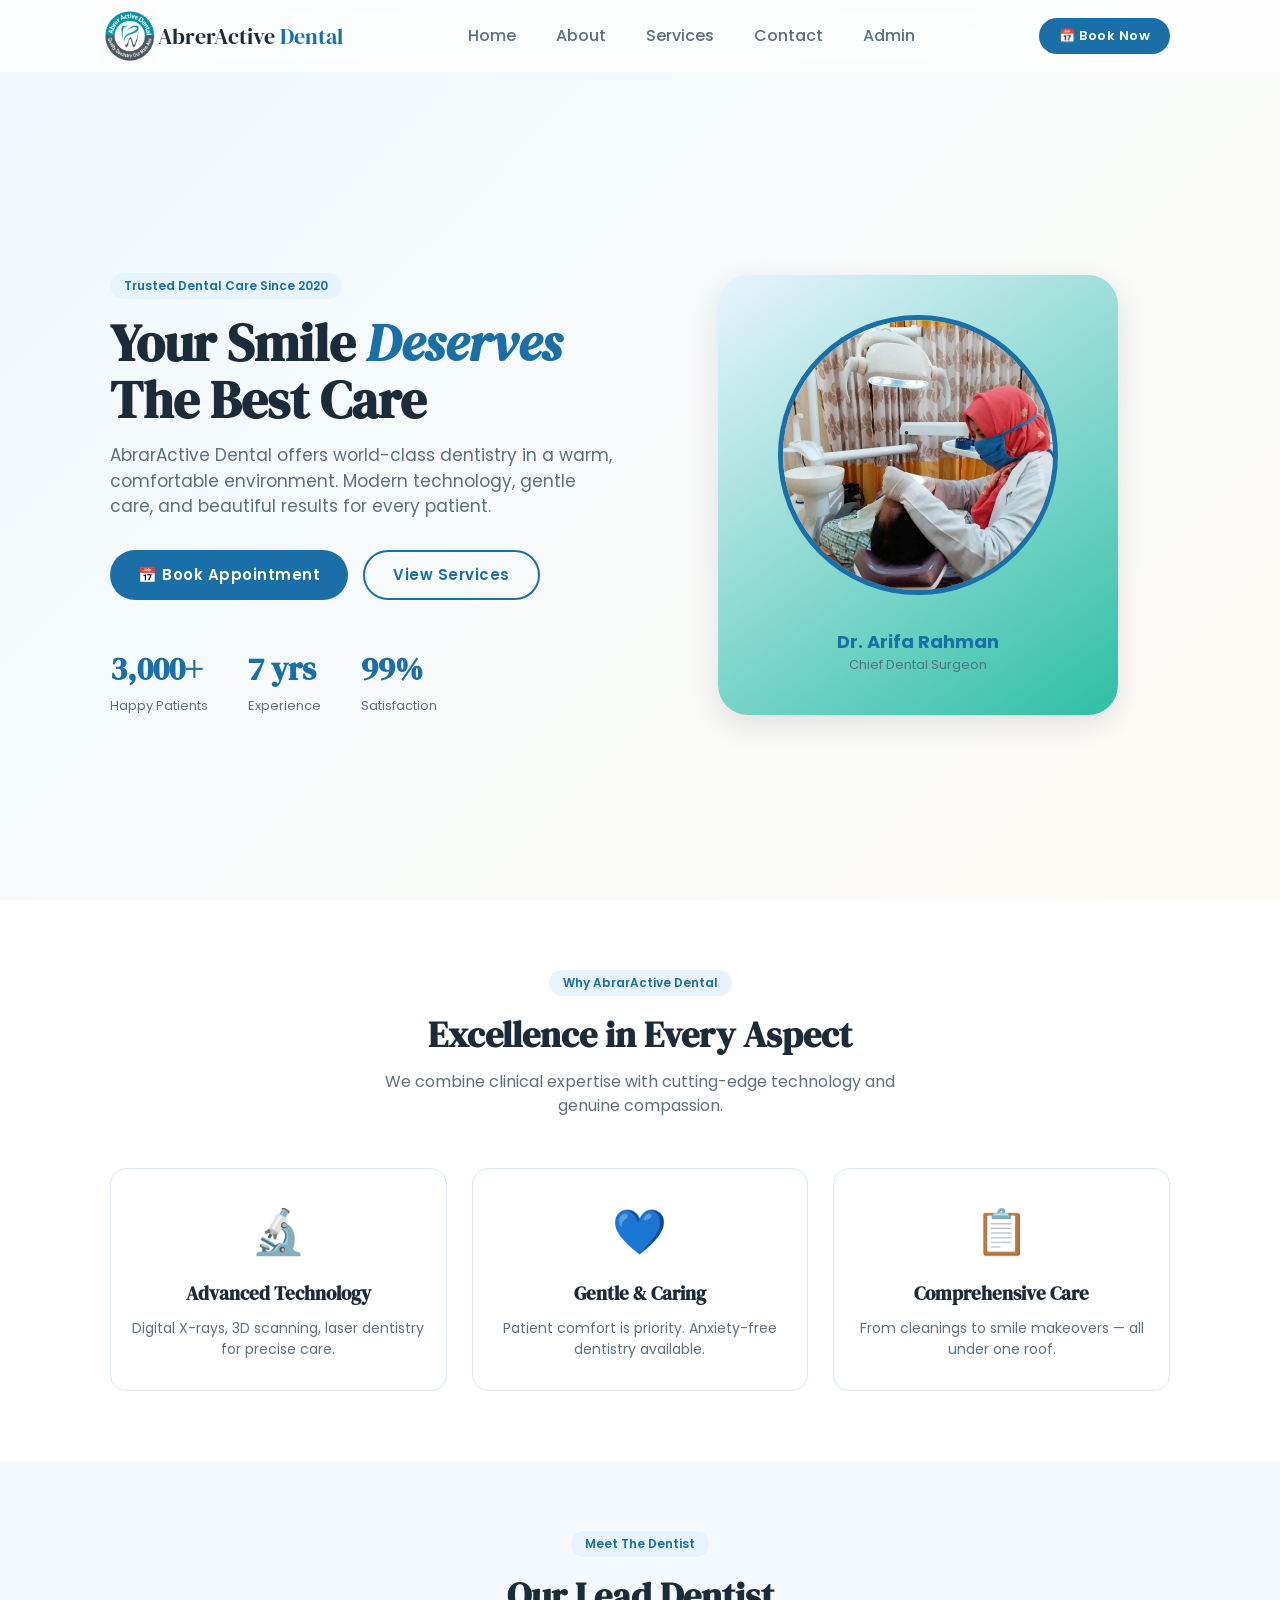
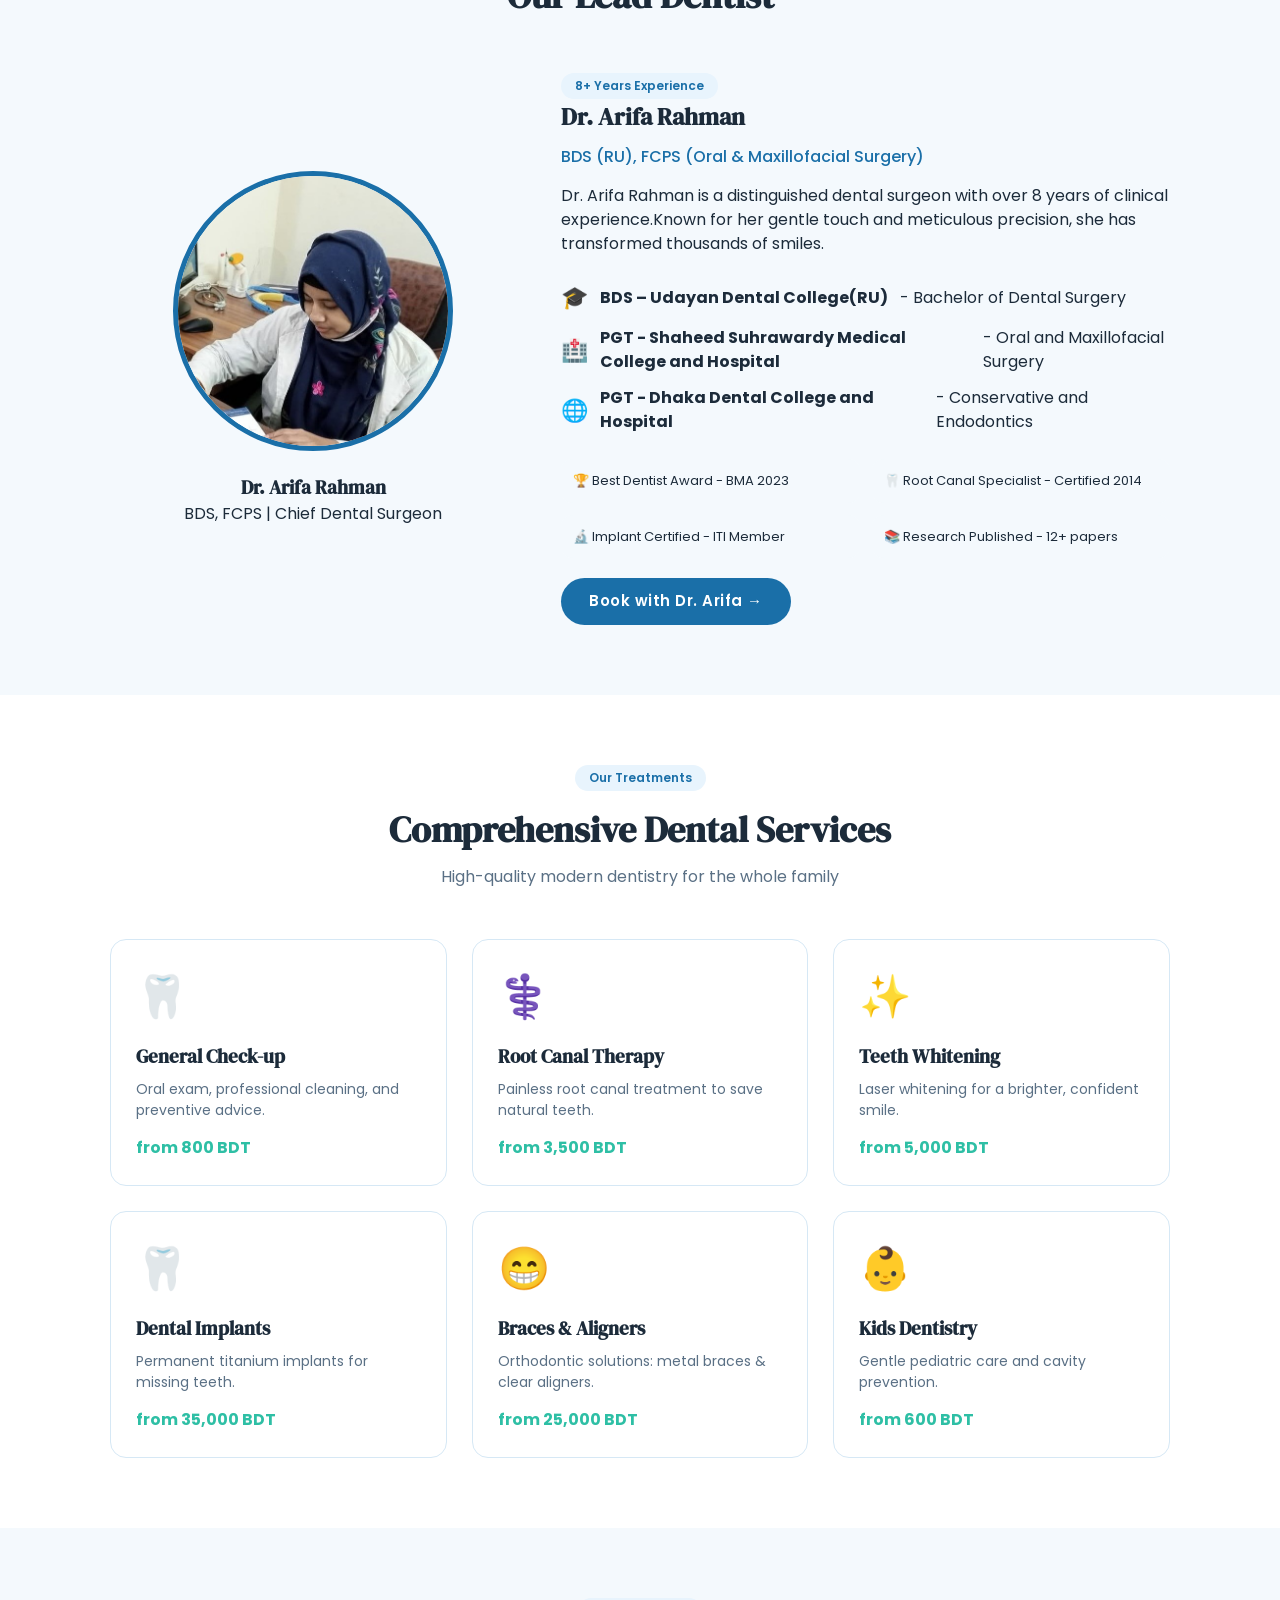
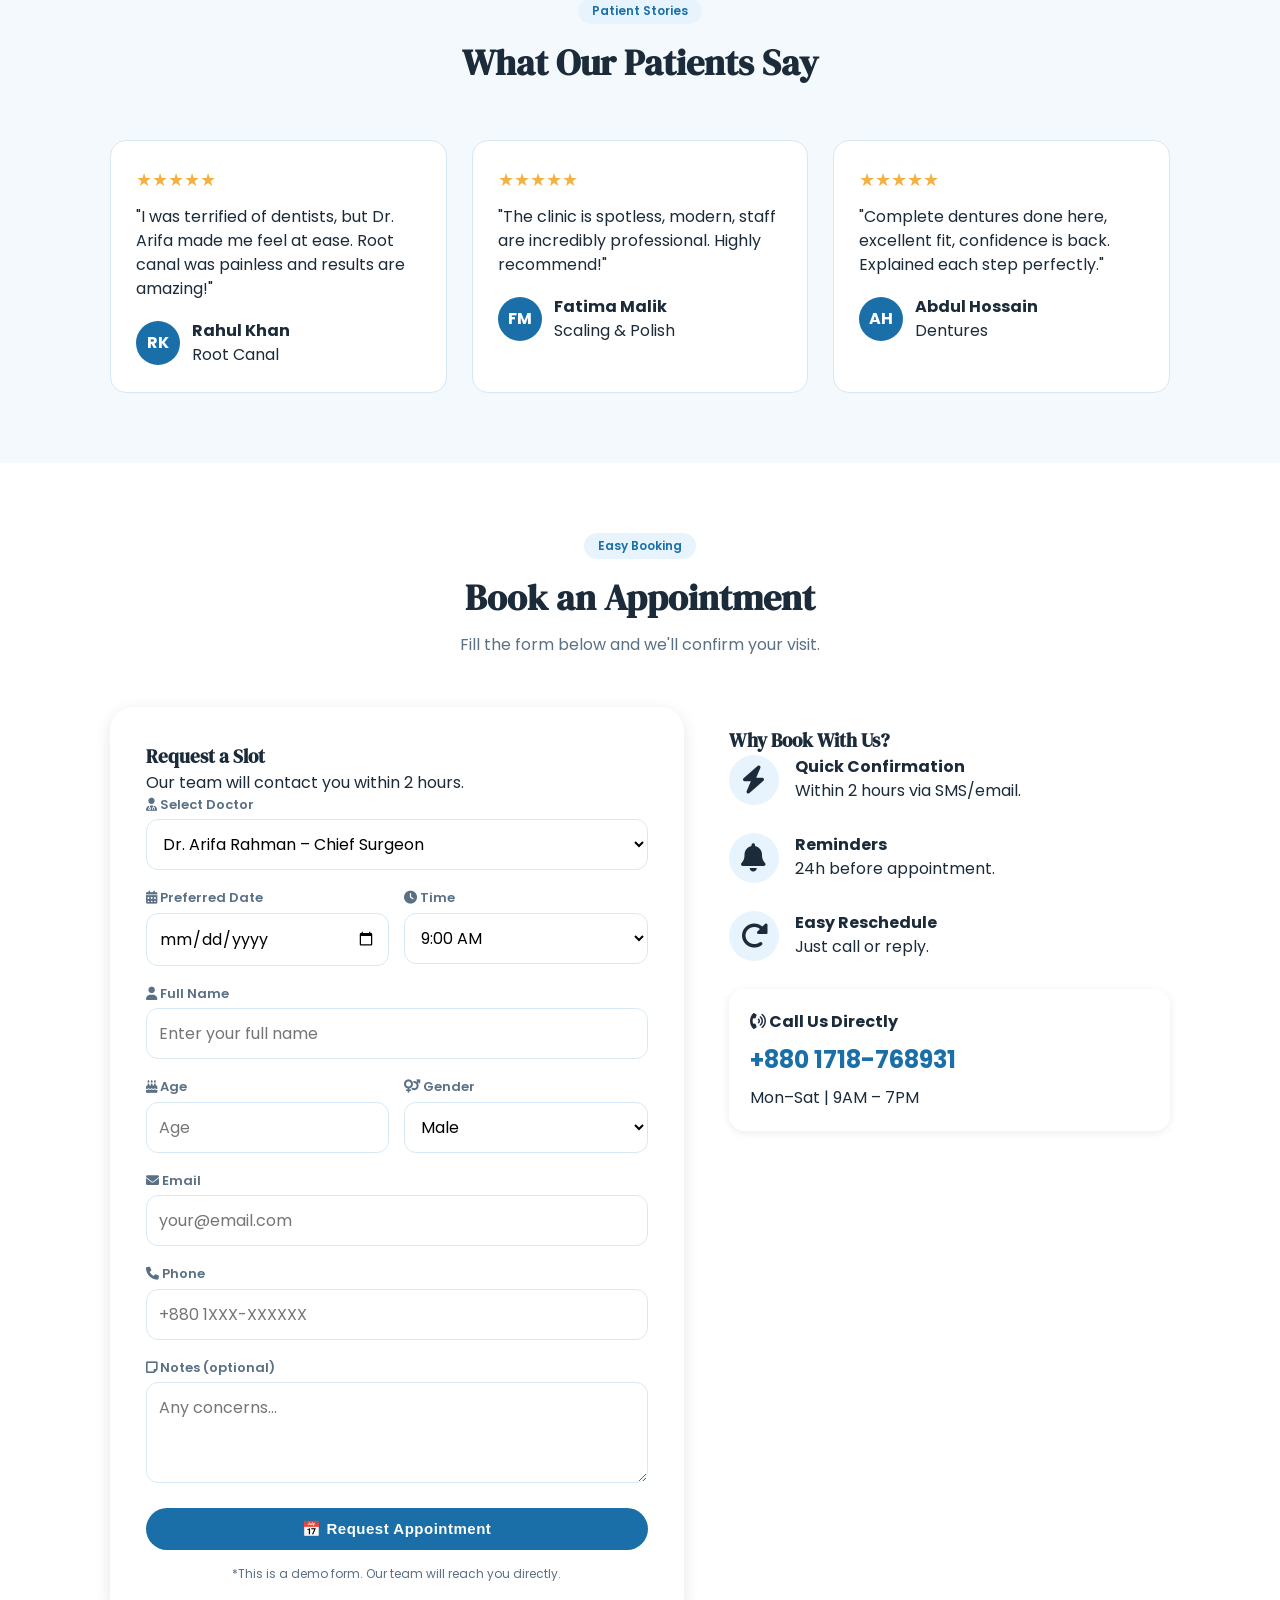
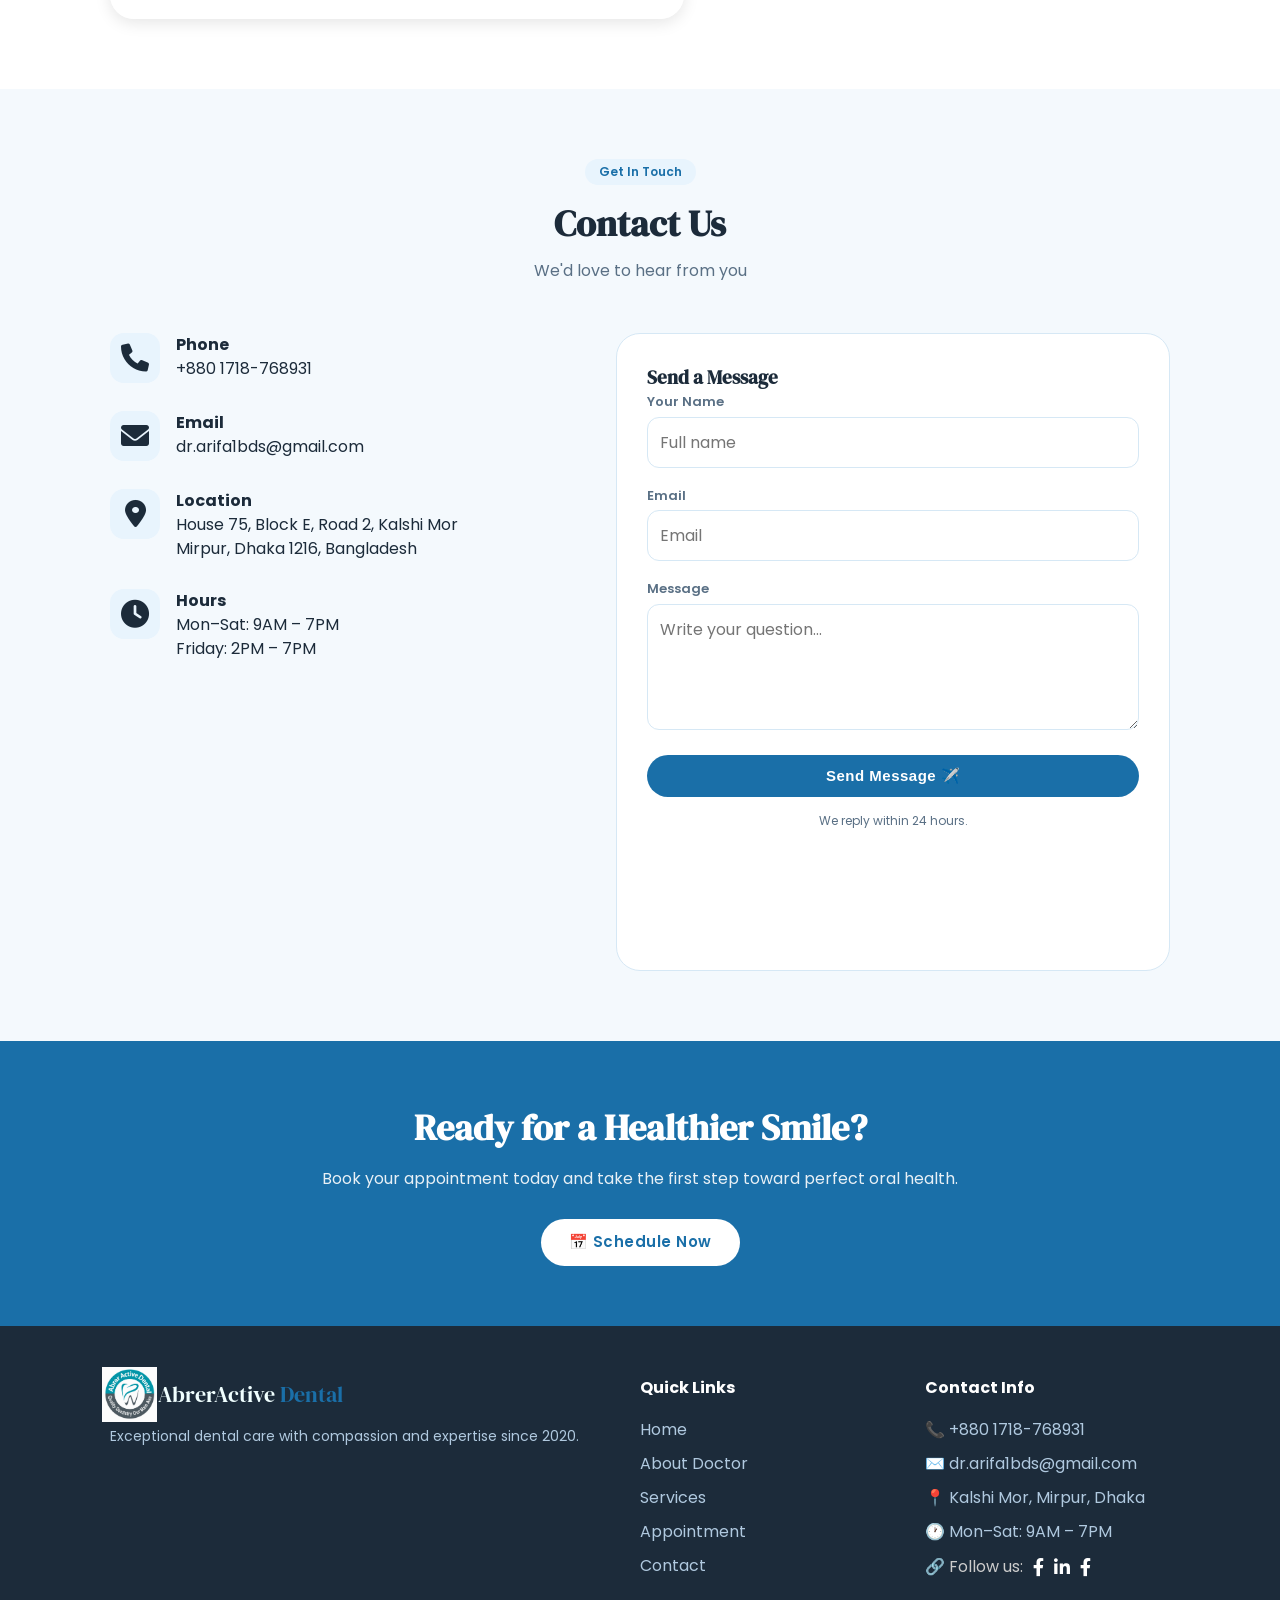
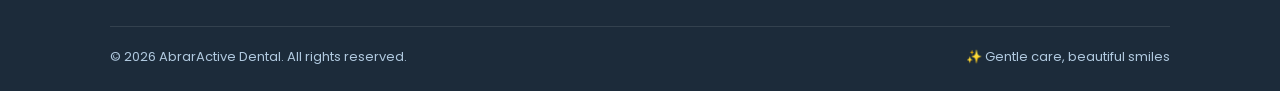
==== commit 222b0966: "edit dashboard" ====
--- a/index.html
+++ b/index.html
@@ -4,7 +4,8 @@
 <head>
     <meta charset="UTF-8">
     <meta name="viewport" content="width=device-width, initial-scale=1.0">
-    <title>AbrarActive Dental | Gentle Care</title>
+    <title>AbrarActive Dental</title>
+    <link rel="icon" href="./image/logo.png">
 
     <!-- all styles are in external CSS file -->
     <link rel="stylesheet" href="style.css">
@@ -13,7 +14,7 @@
 
     <!-- Google Fonts -->
     <link
-        href="https://fonts.googleapis.com/css2?family=DM+Serif+Display:ital@0;1&family=DM+Sans:wght@300;400;500;600;700&display=swap"
+        href="https://fonts.googleapis.com/css2?family=DM+Serif+Display:ital@0;1&family=DM+Sans:wght@300;400;500;600;700&family=Poppins:wght@300;400;500;600;700&display=swap"
         rel="stylesheet">
 </head>
 
@@ -246,87 +247,109 @@
     </section>
     <!-- Review section end here -->
 
-    <!-- Appoinment section Start here -->
-    <section id="appointment" class="section">
-        <div class="container">
-            <div class="section-header">
-                <span class="badge">Easy Booking</span>
-                <h2>Book an Appointment</h2>
-                <p>Fill the form below and we'll confirm your visit.</p>
-            </div>
-            <div class="appointment-grid">
-                <div class="form-box">
-                    <h3>Request a Slot</h3>
-                    <p>Our team will contact you within 2 hours.</p>
-                    <form>
-                        <div class="form-group">
-                            <label>Select Doctor</label>
-                            <select>
-                                <option>Dr. Arifa Rahman – Chief Surgeon</option>
-                                <option>Dr. Arifa Rahman – Orthodontist</option>
-                            </select>
-                        </div>
-                        <div class="form-row">
-                            <div class="form-group"><label>Preferred Date</label><input type="date"></div>
-                            <div class="form-group"><label>Time</label><select>
-                                    <option>9:00 AM</option>
-                                    <option>10:30 AM</option>
-                                    <option>12:00 PM</option>
-                                    <option>3:00 PM</option>
-                                    <option>5:00 PM</option>
-                                </select></div>
-                        </div>
-                        <div class="form-group"><label>Full Name</label><input type="text"
-                                placeholder="Enter your full name"></div>
-                        <div class="form-row">
-                            <div class="form-group"><label>Age</label><input type="number" placeholder="Age"></div>
-                            <div class="form-group"><label>Gender</label><select>
-                                    <option>Male</option>
-                                    <option>Female</option>
-                                </select></div>
-                        </div>
-                        <div class="form-group"><label>Email</label><input type="email" placeholder="your@email.com">
-                        </div>
-                        <div class="form-group"><label>Phone</label><input type="tel" placeholder="+880 1XXX-XXXXXX">
-                        </div>
-                        <div class="form-group"><label>Notes (optional)</label><textarea rows="2"
-                                placeholder="Any concerns..."></textarea></div>
-                        <button type="submit" class="btn btn-primary btn-block">📅 Request Appointment</button>
-                        <p class="demo-note">*This is a demo form. Our team will reach you directly.</p>
-                    </form>
-                </div>
-                <div class="info-box">
-                    <h3>Why Book With Us?</h3>
-                    <div class="info-item">
-                        <div class="info-icon">⚡</div>
-                        <div>
-                            <h4>Quick Confirmation</h4>
-                            <p>Within 2 hours via SMS/email.</p>
-                        </div>
-                    </div>
-                    <div class="info-item">
-                        <div class="info-icon">🔔</div>
-                        <div>
-                            <h4>Reminders</h4>
-                            <p>24h before appointment.</p>
-                        </div>
-                    </div>
-                    <div class="info-item">
-                        <div class="info-icon">🔄</div>
-                        <div>
-                            <h4>Easy Reschedule</h4>
-                            <p>Just call or reply.</p>
-                        </div>
-                    </div>
-                    <div class="call-card">
-                        <h4>📞 Call Us Directly</h4>
-                        <p class="phone-number">+880 1718-768931</p>
-                        <p>Mon–Sat | 9AM – 7PM</p>
-                    </div>
-                </div>
-            </div>
-        </div>
-    </section>
+     <!-- Appoinment section Start here -->
+     <section id="appointment" class="section">
+         <div class="container">
+             <div class="section-header">
+                 <span class="badge">Easy Booking</span>
+                 <h2>Book an Appointment</h2>
+                 <p>Fill the form below and we'll confirm your visit.</p>
+             </div>
+             <div class="appointment-grid">
+                 <div class="form-box">
+                     <h3>Request a Slot</h3>
+                     <p>Our team will contact you within 2 hours.</p>
+                     <form id="appointmentForm">
+                         <div class="form-group">
+                             <label><i class="fas fa-user-md"></i> Select Doctor</label>
+                             <select>
+                                 <option>Dr. Arifa Rahman – Chief Surgeon</option>
+                                 <option>Dr. Arifa Rahman – Orthodontist</option>
+                             </select>
+                         </div>
+                         <div class="form-row">
+                             <div class="form-group">
+                                 <label><i class="fas fa-calendar-alt"></i> Preferred Date</label>
+                                 <input type="date" required>
+                             </div>
+                             <div class="form-group">
+                                 <label><i class="fas fa-clock"></i> Time</label>
+                                 <select>
+                                     <option>9:00 AM</option>
+                                     <option>10:30 AM</option>
+                                     <option>12:00 PM</option>
+                                     <option>3:00 PM</option>
+                                     <option>5:00 PM</option>
+                                 </select>
+                             </div>
+                         </div>
+                         <div class="form-group">
+                             <label><i class="fas fa-user"></i> Full Name</label>
+                             <input type="text"
+                                 placeholder="Enter your full name">
+                         </div>
+                         <div class="form-row">
+                             <div class="form-group">
+                                 <label><i class="fas fa-birthday-cake"></i> Age</label>
+                                 <input type="number" placeholder="Age">
+                             </div>
+                             <div class="form-group">
+                                 <label><i class="fas fa-venus-mars"></i> Gender</label>
+                                 <select>
+                                     <option>Male</option>
+                                     <option>Female</option>
+                                 </select>
+                             </div>
+                         </div>
+                         <div class="form-group">
+                             <label><i class="fas fa-envelope"></i> Email</label>
+                             <input type="email" placeholder="your@email.com"   required>
+                         </div>
+                         <div class="form-group">
+                             <label><i class="fas fa-phone"></i> Phone</label>
+                             <input type="tel" placeholder="+880 1XXX-XXXXXX" required pattern="[0-9]{11}" >
+                         </div>
+                         <div class="form-group">
+                             <label><i class="fas fa-sticky-note"></i> Notes (optional)</label>
+                             <textarea rows="3"
+                                 placeholder="Any concerns..."></textarea>
+                         </div>
+                         <button type="submit" class="btn btn-primary btn-block">📅 Request Appointment</button>
+                         <p class="demo-note">*This is a demo form. Our team will reach you directly.</p>
+                     </form>
+                 </div>
+                  <div class="info-box">
+                     <h3>Why Book With Us?</h3>
+                     <div class="info-item">
+                         <div class="info-icon"><i class="fas fa-bolt"></i></div>
+                         <div>
+                             <h4>Quick Confirmation</h4>
+                             <p>Within 2 hours via SMS/email.</p>
+                         </div>
+                     </div>
+                     <div class="info-item">
+                         <div class="info-icon"><i class="fas fa-bell"></i></div>
+                         <div>
+                             <h4>Reminders</h4>
+                             <p>24h before appointment.</p>
+                         </div>
+                     </div>
+                     <div class="info-item">
+                         <div class="info-icon"><i class="fas fa-redo-alt"></i></div>
+                         <div>
+                             <h4>Easy Reschedule</h4>
+                             <p>Just call or reply.</p>
+                         </div>
+                     </div>
+                     <div class="call-card">
+                         <h4><i class="fas fa-phone-volume"></i> Call Us Directly</h4>
+                         <p class="phone-number">+880 1718-768931</p>
+                         <p>Mon–Sat | 9AM – 7PM</p>
+                     </div>
+                 </div>
+             </div>
+         </div>
+     </section>
      <!-- Appoinment section End here -->
 
      <!-- Contact Section start here -->
@@ -337,26 +360,26 @@
                 <h2>Contact Us</h2>
                 <p>We'd love to hear from you</p>
             </div>
-            <div class="contact-grid">
-                <div>
-                    <div class="contact-item">
-                        <div class="contact-icon">📞</div>
-                        <div><strong>Phone</strong><br>+880 1718-768931</div>
-                    </div>
-                    <div class="contact-item">
-                        <div class="contact-icon">✉️</div>
-                        <div><strong>Email</strong><br>
-                            dr.arifa1bds@gmail.com</div>
-                    </div>
-                    <div class="contact-item">
-                        <div class="contact-icon">📍</div>
-                        <div><strong>Location</strong><br>House 75, Block E, Road 2, Kalshi Mor<br>
-                            Mirpur, Dhaka 1216, Bangladesh</div>
-                    </div>
-                    <div class="contact-item">
-                        <div class="contact-icon">🕐</div>
-                        <div><strong>Hours</strong><br>Mon–Sat: 9AM – 7PM<br>Friday: 2PM – 7PM</div>
-                    </div>
+             <div class="contact-grid">
+                 <div>
+                     <div class="contact-item">
+                         <div class="contact-icon"><i class="fas fa-phone"></i></div>
+                         <div><strong>Phone</strong><br>+880 1718-768931</div>
+                     </div>
+                     <div class="contact-item">
+                         <div class="contact-icon"><i class="fas fa-envelope"></i></div>
+                         <div><strong>Email</strong><br>
+                             dr.arifa1bds@gmail.com</div>
+                     </div>
+                     <div class="contact-item">
+                         <div class="contact-icon"><i class="fas fa-map-marker-alt"></i></div>
+                         <div><strong>Location</strong><br>House 75, Block E, Road 2, Kalshi Mor<br>
+                             Mirpur, Dhaka 1216, Bangladesh</div>
+                     </div>
+                     <div class="contact-item">
+                         <div class="contact-icon"><i class="fas fa-clock"></i></div>
+                         <div><strong>Hours</strong><br>Mon–Sat: 9AM – 7PM<br>Friday: 2PM – 7PM</div>
+                     </div>
                     <div class="map">
                         <iframe
                             src="https://www.google.com/maps/embed?pb=!1m18!1m12!1m3!1d3649.8776025530606!2d90.37332397511751!3d23.8229510786209!2m3!1f0!2f0!3f0!3m2!1i1024!2i768!4f13.1!3m3!1m2!1s0x3755c14bc1b2f131%3A0x83d99b5c8f177477!2zQWJyYXIgQWN0aXZlIERlbnRhbCB8IEJlc3QgRGVudGFsIGluIE1pcnB1ciB8IOCmhuCmrOCmsOCmvuCmsCDgpo_gppXgpp_gpr_gpq0g4Kah4KeH4Kao4KeN4Kaf4Ka-4Kay!5e0!3m2!1sen!2sbd!4v1778012314792!5m2!1sen!2sbd"
@@ -408,9 +431,6 @@
                 <div class="footer-brand">
                     <div class="logo">
                         <div class="logo-icon">
-                            <!-- <svg viewBox="0 0 24 24" fill="none" stroke="white">
-                                <path d="M12 2C8 2 5 5.5 5 9c0 3.5 2 7 7 11 5-4 7-7.5 7-11 0-3.5-3-7-7-7z" />
-                            </svg> -->
                             <img src="./image/logo.png" alt="logo">
                         </div><span class="logo-text" style="color: azure;">AbrerActive<span> Dental</span></span>
                     </div>
--- a/style.css
+++ b/style.css
@@ -12,7 +12,7 @@
 }
 
 body {
-  font-family: 'DM Sans', sans-serif;
+  font-family: 'Poppins', sans-serif;
   background: #ffffff;
   color: #1c2b3a;
   line-height: 1.5;
@@ -28,6 +28,15 @@
   --border: #d6e8f5;
   --surface: #f4f9fd;
   --white: #ffffff;
+  --glass: rgba(255, 255, 255, 0.7);
+  --glass-border: rgba(255, 255, 255, 0.3);
+  --shadow-sm: 0 2px 8px rgba(0, 0, 0, 0.08);
+  --shadow-md: 0 4px 16px rgba(0, 0, 0, 0.1);
+  --shadow-lg: 0 8px 32px rgba(0, 0, 0, 0.12);
+  --radius-sm: 8px;
+  --radius-md: 12px;
+  --radius-lg: 16px;
+  --radius-xl: 24px;
 }
 
 h1, h2, h3, .logo-text {
@@ -47,25 +56,32 @@
   border-radius: 50px;
   font-weight: 600;
   text-decoration: none;
-  transition: 0.2s;
+  transition: all 0.2s ease;
   border: none;
   cursor: pointer;
   font-size: 15px;
   touch-action: manipulation;
   -webkit-tap-highlight-color: transparent;
+  border: 1px solid transparent;
+  font-weight: 600;
+  letter-spacing: 0.5px;
 }
 .btn:hover {
-  transform: translateY(-1px);
+  transform: translateY(-2px);
+  box-shadow: 0 4px 12px rgba(0, 0, 0, 0.15);
 }
 .btn:active {
   transform: translateY(0);
+  box-shadow: 0 2px 6px rgba(0, 0, 0, 0.1);
 }
 .btn-primary {
   background: var(--primary);
   color: white;
+  border-color: var(--primary);
 }
 .btn-primary:hover {
   background: var(--primary-dark);
+  border-color: var(--primary-dark);
 }
 .btn-outline {
   background: transparent;
@@ -74,6 +90,7 @@
 }
 .btn-outline:hover {
   background: var(--primary-light);
+  border-color: var(--primary);
 }
 .btn-small {
   padding: 8px 20px;
@@ -88,6 +105,109 @@
 /* Mobile-only button - hidden by default on desktop */
 .btn-block-mobile {
   display: none;
+}
+
+/* Action buttons for table */
+.btn-action {
+  display: inline-flex;
+  align-items: center;
+  justify-content: center;
+  gap: 6px;
+  padding: 6px 12px;
+  border-radius: 12px;
+  font-size: 12px;
+  font-weight: 600;
+  transition: all 0.2s ease;
+  border: none;
+  cursor: pointer;
+  text-decoration: none;
+  white-space: nowrap;
+}
+.btn-action:hover {
+  transform: translateY(-1px);
+  box-shadow: 0 2px 8px rgba(0, 0, 0, 0.15);
+}
+.btn-action:active {
+  transform: translateY(0);
+}
+.btn-action-sm {
+  padding: 4px 8px;
+  font-size: 11px;
+}
+
+/* Status action buttons */
+.btn-status {
+  background: var(--primary-light);
+  color: var(--primary);
+  border: 1px solid var(--border);
+}
+.btn-status:hover {
+  background: var(--primary);
+  color: white;
+  border-color: var(--primary);
+}
+.btn-status:active {
+  background: var(--primary-dark);
+  color: white;
+}
+
+/* Delete action buttons */
+.btn-delete {
+  background: #fee;
+  color: #c00;
+  border: 1px solid #fcc;
+}
+.btn-delete:hover {
+  background: #fcc;
+  color: #a00;
+  border-color: #fcc;
+}
+.btn-delete:active {
+  background: #fdd;
+  color: #a00;
+}
+
+/* Edit action buttons */
+.btn-edit {
+  background: var(--primary-light);
+  color: var(--primary);
+  border: 1px solid var(--border);
+}
+.btn-edit:hover {
+  background: var(--primary);
+  color: white;
+  border-color: var(--primary);
+}
+.btn-edit:active {
+  background: var(--primary-dark);
+  color: white;
+}
+
+/* Back button styling */
+.back-button {
+  display: inline-flex;
+  align-items: center;
+  gap: 8px;
+  background: var(--primary);
+  color: white;
+  padding: 10px 24px;
+  border-radius: 50px;
+  text-decoration: none;
+  font-weight: 600;
+  margin-bottom: 30px;
+  transition: all 0.2s ease;
+  border: none;
+  cursor: pointer;
+  font-size: 15px;
+  box-shadow: 0 2px 8px rgba(26, 111, 168, 0.2);
+}
+.back-button:hover {
+  background: var(--primary-dark);
+  transform: translateY(-2px);
+  box-shadow: 0 4px 12px rgba(26, 111, 168, 0.3);
+}
+.back-button:active {
+  transform: translateY(0);
 }
 
 .btn-white {
@@ -137,8 +257,9 @@
   top: 0;
   left: 0;
   width: 100%;
-  background: rgba(255,255,255,0.96);
-  border-bottom: 1px solid var(--border);
+  background: var(--glass);
+  backdrop-filter: blur(10px);
+  border-bottom: 1px solid var(--glass-border);
   z-index: 1000;
   height: 72px;
 }
@@ -525,10 +646,17 @@
   gap: 45px;
 }
 .form-box {
-  background: white;
-  border: 1px solid var(--border);
-  border-radius: 24px;
+  background: var(--glass);
+  backdrop-filter: blur(10px);
+  border: 1px solid var(--glass-border);
+  border-radius: var(--radius-xl);
   padding: 35px;
+  box-shadow: var(--shadow-md);
+  transition: all 0.3s ease;
+}
+.form-box:hover {
+  box-shadow: var(--shadow-lg);
+  transform: translateY(-2px);
 }
 .form-group {
   margin-bottom: 18px;
@@ -544,10 +672,17 @@
   width: 100%;
   padding: 12px;
   border: 1px solid var(--border);
-  border-radius: 10px;
+  border-radius: var(--radius-md);
   font-family: inherit;
   font-size: 16px;
   -webkit-tap-highlight-color: transparent;
+  transition: all 0.2s ease;
+  background: var(--white);
+}
+input:focus, select:focus, textarea:focus {
+  outline: none;
+  border-color: var(--primary);
+  box-shadow: 0 0 0 3px rgba(26, 111, 168, 0.1);
 }
 .form-row {
   display: grid;
@@ -573,22 +708,367 @@
   background: var(--primary-light);
   width: 50px;
   height: 50px;
-  border-radius: 14px;
+  border-radius: 50%;
   display: flex;
   align-items: center;
   justify-content: center;
+  flex-shrink: 0;
 }
 .call-card {
-  background: var(--primary-light);
-  border-radius: 20px;
+  background: var(--glass);
+  backdrop-filter: blur(10px);
+  border: 1px solid var(--glass-border);
+  border-radius: var(--radius-lg);
   padding: 20px;
   margin-top: 20px;
+  box-shadow: var(--shadow-sm);
+  transition: all 0.3s ease;
+}
+.call-card:hover {
+  box-shadow: var(--shadow-md);
+  transform: translateY(-2px);
 }
 .phone-number {
   font-size: 24px;
   font-weight: bold;
   color: var(--primary);
   margin: 8px 0;
+}
+
+/* Glassmorphism card base */
+.glass-card {
+  background: var(--glass);
+  backdrop-filter: blur(10px);
+  border: 1px solid var(--glass-border);
+  border-radius: var(--radius-lg);
+  padding: 25px;
+  box-shadow: var(--shadow-sm);
+  transition: all 0.3s ease;
+}
+.glass-card:hover {
+  box-shadow: var(--shadow-md);
+  transform: translateY(-2px);
+}
+
+/* Stats cards */
+.stats-summary {
+  margin-bottom: 30px;
+}
+.stats-grid {
+  display: grid;
+  grid-template-columns: repeat(auto-fit, minmax(200px, 1fr));
+  gap: 20px;
+  margin-bottom: 30px;
+}
+.stat-card {
+  background: var(--glass);
+  backdrop-filter: blur(10px);
+  border: 1px solid var(--glass-border);
+  border-radius: var(--radius-lg);
+  text-align: center;
+  padding: 25px 20px;
+  box-shadow: var(--shadow-sm);
+  transition: all 0.3s ease;
+}
+.stat-card:hover {
+  box-shadow: var(--shadow-md);
+  transform: translateY(-2px);
+}
+.stat-icon {
+  font-size: 32px;
+  color: var(--primary);
+  margin-bottom: 12px;
+}
+.stat-card h3 {
+  font-size: 14px;
+  color: var(--text-muted);
+  margin-bottom: 8px;
+  font-weight: 500;
+}
+.stat-card .stat-number {
+  font-size: 28px;
+  font-weight: 600;
+  color: var(--primary);
+  font-family: 'Poppins', sans-serif;
+  display: block;
+  margin-bottom: 5px;
+}
+
+/* Table responsive columns */
+@media (max-width: 1024px) {
+  .hide-md {
+    display: none;
+  }
+}
+@media (max-width: 768px) {
+  .hide-sm {
+    display: none;
+  }
+}
+@media (max-width: 550px) {
+  .hide-xs {
+    display: none;
+  }
+}
+
+/* Table styling - overridden by appointments.html styles */
+.table-responsive {
+  background: var(--glass);
+  backdrop-filter: blur(10px);
+  border: 1px solid var(--glass-border);
+  border-radius: var(--radius-lg);
+  overflow: hidden;
+  box-shadow: var(--shadow-sm);
+  margin-bottom: 30px;
+}
+
+/* Status badges */
+.status-badge {
+  display: inline-flex;
+  align-items: center;
+  justify-content: center;
+  padding: 4px 12px;
+  border-radius: 20px;
+  font-size: 12px;
+  font-weight: 600;
+  text-transform: capitalize;
+  height: 26px;
+}
+.status-badge.pending {
+  background: #fff3cd;
+  color: #856404;
+}
+.status-badge.completed {
+  background: #d4edda;
+  color: #155724;
+}
+
+/* Form controls */
+.btn {
+  display: inline-flex;
+  align-items: center;
+  justify-content: center;
+  gap: 8px;
+  padding: 12px 28px;
+  border-radius: 50px;
+  font-weight: 600;
+  text-decoration: none;
+  transition: all 0.2s ease;
+  border: none;
+  cursor: pointer;
+  font-size: 15px;
+  touch-action: manipulation;
+  -webkit-tap-highlight-color: transparent;
+  font-weight: 600;
+  letter-spacing: 0.5px;
+  position: relative;
+  overflow: hidden;
+}
+.btn::before {
+  content: '';
+  position: absolute;
+  top: 0;
+  left: -100%;
+  width: 100%;
+  height: 100%;
+  background: linear-gradient(
+    90deg,
+    transparent,
+    rgba(255, 255, 255, 0.2),
+    transparent
+  );
+  transition: 0.5s;
+}
+.btn:hover::before {
+  left: 100%;
+}
+.btn:hover {
+  transform: translateY(-2px);
+  box-shadow: 0 4px 12px rgba(0, 0, 0, 0.15);
+}
+.btn:active {
+  transform: translateY(0);
+  box-shadow: 0 2px 6px rgba(0, 0, 0, 0.1);
+}
+.btn-primary {
+  background: var(--primary);
+  color: white;
+  border-color: var(--primary);
+}
+.btn-primary:hover {
+  background: var(--primary-dark);
+  border-color: var(--primary-dark);
+}
+.btn-outline {
+  background: transparent;
+  color: var(--primary);
+  border: 2px solid var(--primary);
+}
+.btn-outline:hover {
+  background: var(--primary-light);
+  border-color: var(--primary);
+}
+.btn-small {
+  padding: 8px 20px;
+  font-size: 13px;
+}
+.btn-block {
+  display: block;
+  width: 100%;
+  text-align: center;
+}
+
+/* Mobile-only button - hidden by default on desktop */
+.btn-block-mobile {
+  display: none;
+}
+
+/* Action buttons for table */
+.btn-action {
+  display: inline-flex;
+  align-items: center;
+  justify-content: center;
+  gap: 6px;
+  padding: 6px 12px;
+  border-radius: 12px;
+  font-size: 12px;
+  font-weight: 600;
+  transition: all 0.2s ease;
+  border: none;
+  cursor: pointer;
+  text-decoration: none;
+  white-space: nowrap;
+}
+.btn-action:hover {
+  transform: translateY(-1px);
+  box-shadow: 0 2px 8px rgba(0, 0, 0, 0.15);
+}
+.btn-action:active {
+  transform: translateY(0);
+}
+.btn-action-sm {
+  padding: 4px 8px;
+  font-size: 11px;
+}
+
+/* Status action buttons */
+.btn-status {
+  background: var(--primary-light);
+  color: var(--primary);
+  border: 1px solid var(--border);
+}
+.btn-status:hover {
+  background: var(--primary);
+  color: white;
+  border-color: var(--primary);
+}
+.btn-status:active {
+  background: var(--primary-dark);
+  color: white;
+}
+
+/* Delete action buttons */
+.btn-delete {
+  background: #fee;
+  color: #c00;
+  border: 1px solid #fcc;
+}
+.btn-delete:hover {
+  background: #fcc;
+  color: #a00;
+  border-color: #fcc;
+}
+.btn-delete:active {
+  background: #fdd;
+  color: #a00;
+}
+
+/* Edit action buttons */
+.btn-edit {
+  background: var(--primary-light);
+  color: var(--primary);
+  border: 1px solid var(--border);
+}
+.btn-edit:hover {
+  background: var(--primary);
+  color: white;
+  border-color: var(--primary);
+}
+.btn-edit:active {
+  background: var(--primary-dark);
+  color: white;
+}
+
+/* Back button styling */
+.back-button {
+  display: inline-flex;
+  align-items: center;
+  gap: 8px;
+  background: var(--primary);
+  color: white;
+  padding: 10px 24px;
+  border-radius: 50px;
+  text-decoration: none;
+  font-weight: 600;
+  margin-bottom: 30px;
+  transition: all 0.2s ease;
+  border: none;
+  cursor: pointer;
+  font-size: 15px;
+  box-shadow: 0 2px 8px rgba(26, 111, 168, 0.2);
+}
+.back-button:hover {
+  background: var(--primary-dark);
+  transform: translateY(-2px);
+  box-shadow: 0 4px 12px rgba(26, 111, 168, 0.3);
+}
+.back-button:active {
+  transform: translateY(0);
+}
+
+/* Search and filter */
+.search-filter-container {
+  display: flex;
+  gap: 15px;
+  flex-wrap: wrap;
+  align-items: end;
+  margin-bottom: 20px;
+}
+.filter-row {
+  display: flex;
+  gap: 12px;
+  flex-wrap: wrap;
+  align-items: end;
+  width: 100%;
+}
+.filter-item {
+  flex: 1;
+  min-width: 150px;
+}
+.filter-item input,
+.filter-item select {
+  width: 100%;
+  padding: 12px;
+  border: 1px solid var(--border);
+  border-radius: var(--radius-md);
+  font-size: 16px;
+  transition: all 0.2s ease;
+}
+.filter-item input:focus,
+.filter-item select:focus {
+  outline: none;
+  border-color: var(--primary);
+  box-shadow: 0 0 0 3px rgba(26, 111, 168, 0.1);
+}
+.filter-actions {
+  display: flex;
+  gap: 8px;
+  min-width: 200px;
+}
+.filter-actions .btn {
+  flex: 1;
+  padding: 10px 16px;
+  font-size: 14px;
 }
 
 /* contact */
@@ -857,6 +1337,20 @@
 
 /* Mobile - Small screens */
 @media (max-width: 550px) {
+  .filter-row {
+    flex-direction: column;
+    align-items: stretch;
+  }
+  .filter-item {
+    min-width: auto;
+  }
+  .filter-actions {
+    display: flex;
+    gap: 8px;
+    min-width: auto;
+  }
+}
+@media (max-width: 550px) {
   .section {
     padding: 40px 0;
   }
@@ -1094,3 +1588,42 @@
     font-size: 14px;
   }
 }
+
+/* Graph/Chart Styles */
+.graph-section {
+  max-width: 1400px;
+  margin: 30px auto;
+  padding: 0 20px;
+}
+
+.graph-grid {
+  display: grid;
+  grid-template-columns: 1fr 1fr;
+  gap: 25px;
+  margin-bottom: 30px;
+}
+
+.graph-card {
+  background: white;
+  border-radius: 16px;
+  padding: 25px;
+  box-shadow: 0 4px 20px rgba(0,0,0,0.08);
+  border: 1px solid #d6e8f5;
+}
+
+.graph-card h3 {
+  font-size: 18px;
+  color: #1a6fa8;
+  margin-bottom: 15px;
+  text-align: center;
+}
+
+.graph-card canvas {
+  max-height: 300px;
+}
+
+@media (max-width: 768px) {
+  .graph-grid {
+    grid-template-columns: 1fr;
+  }
+}
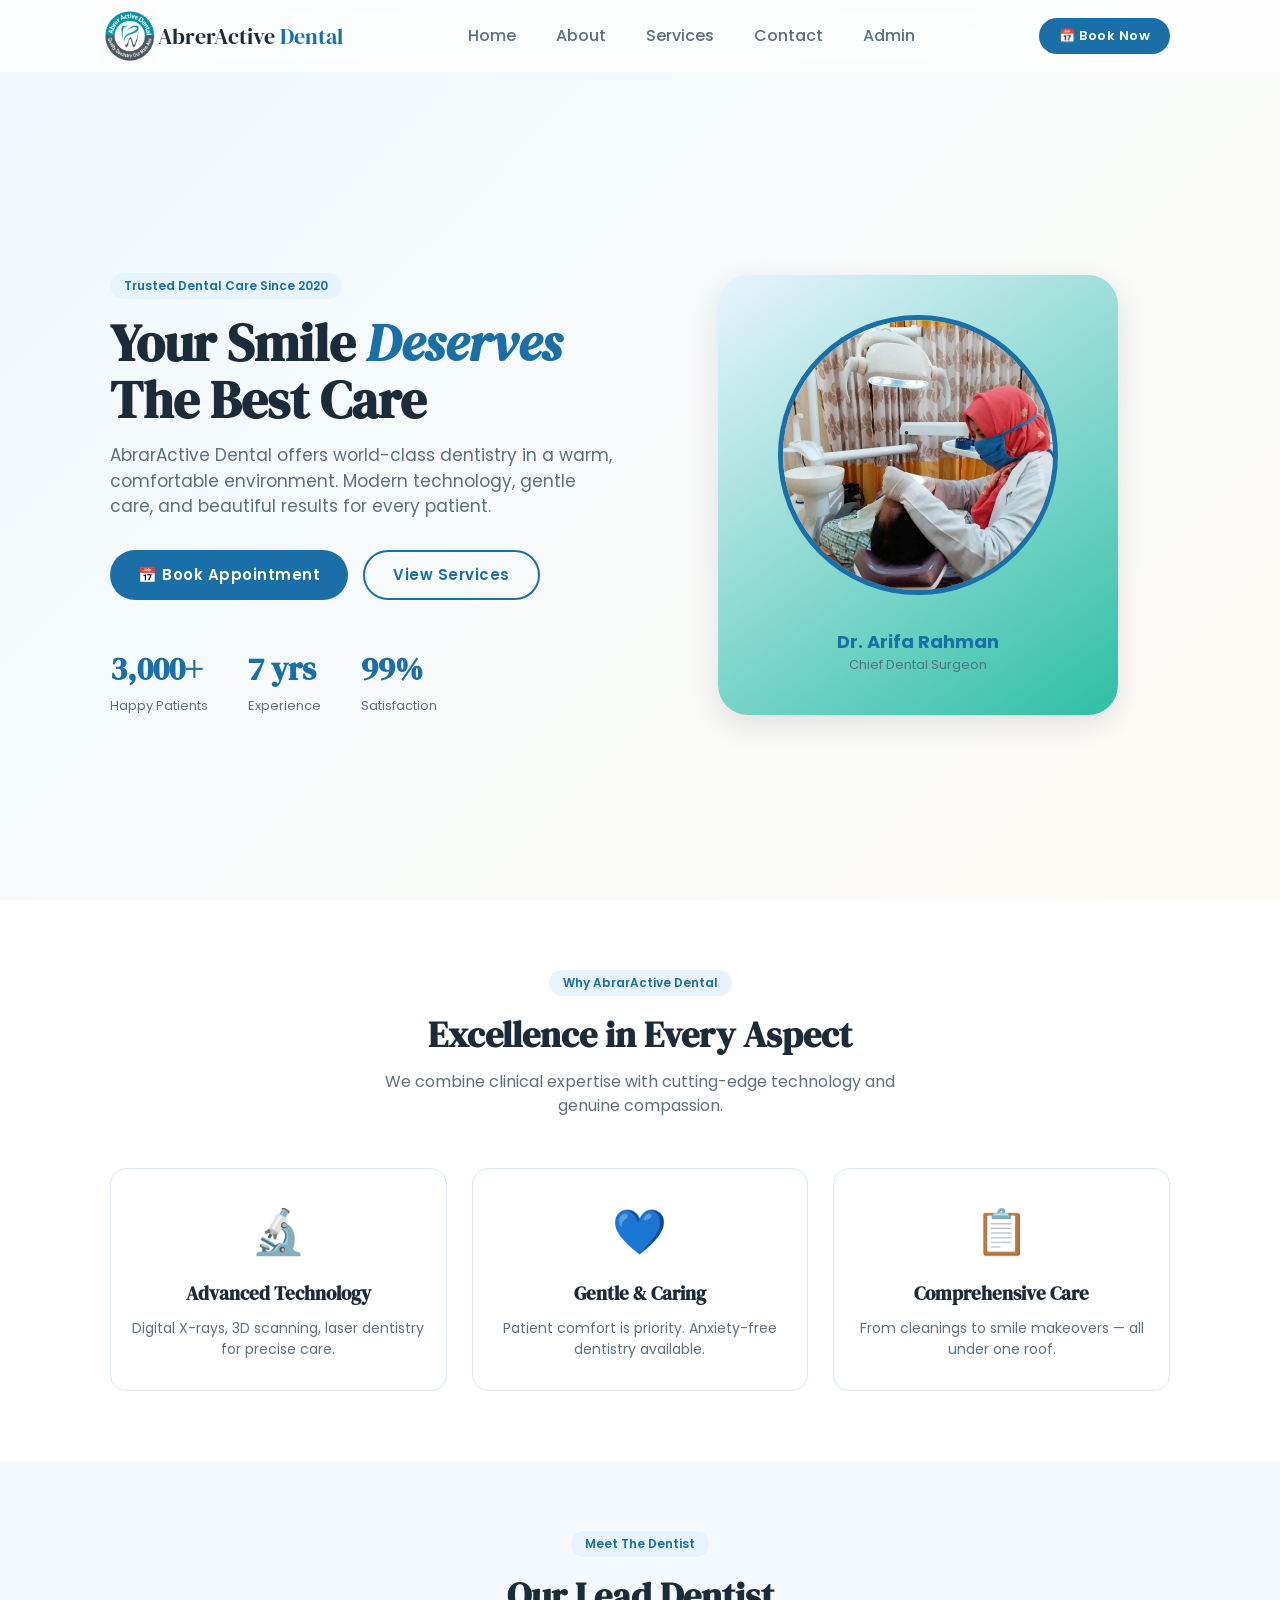
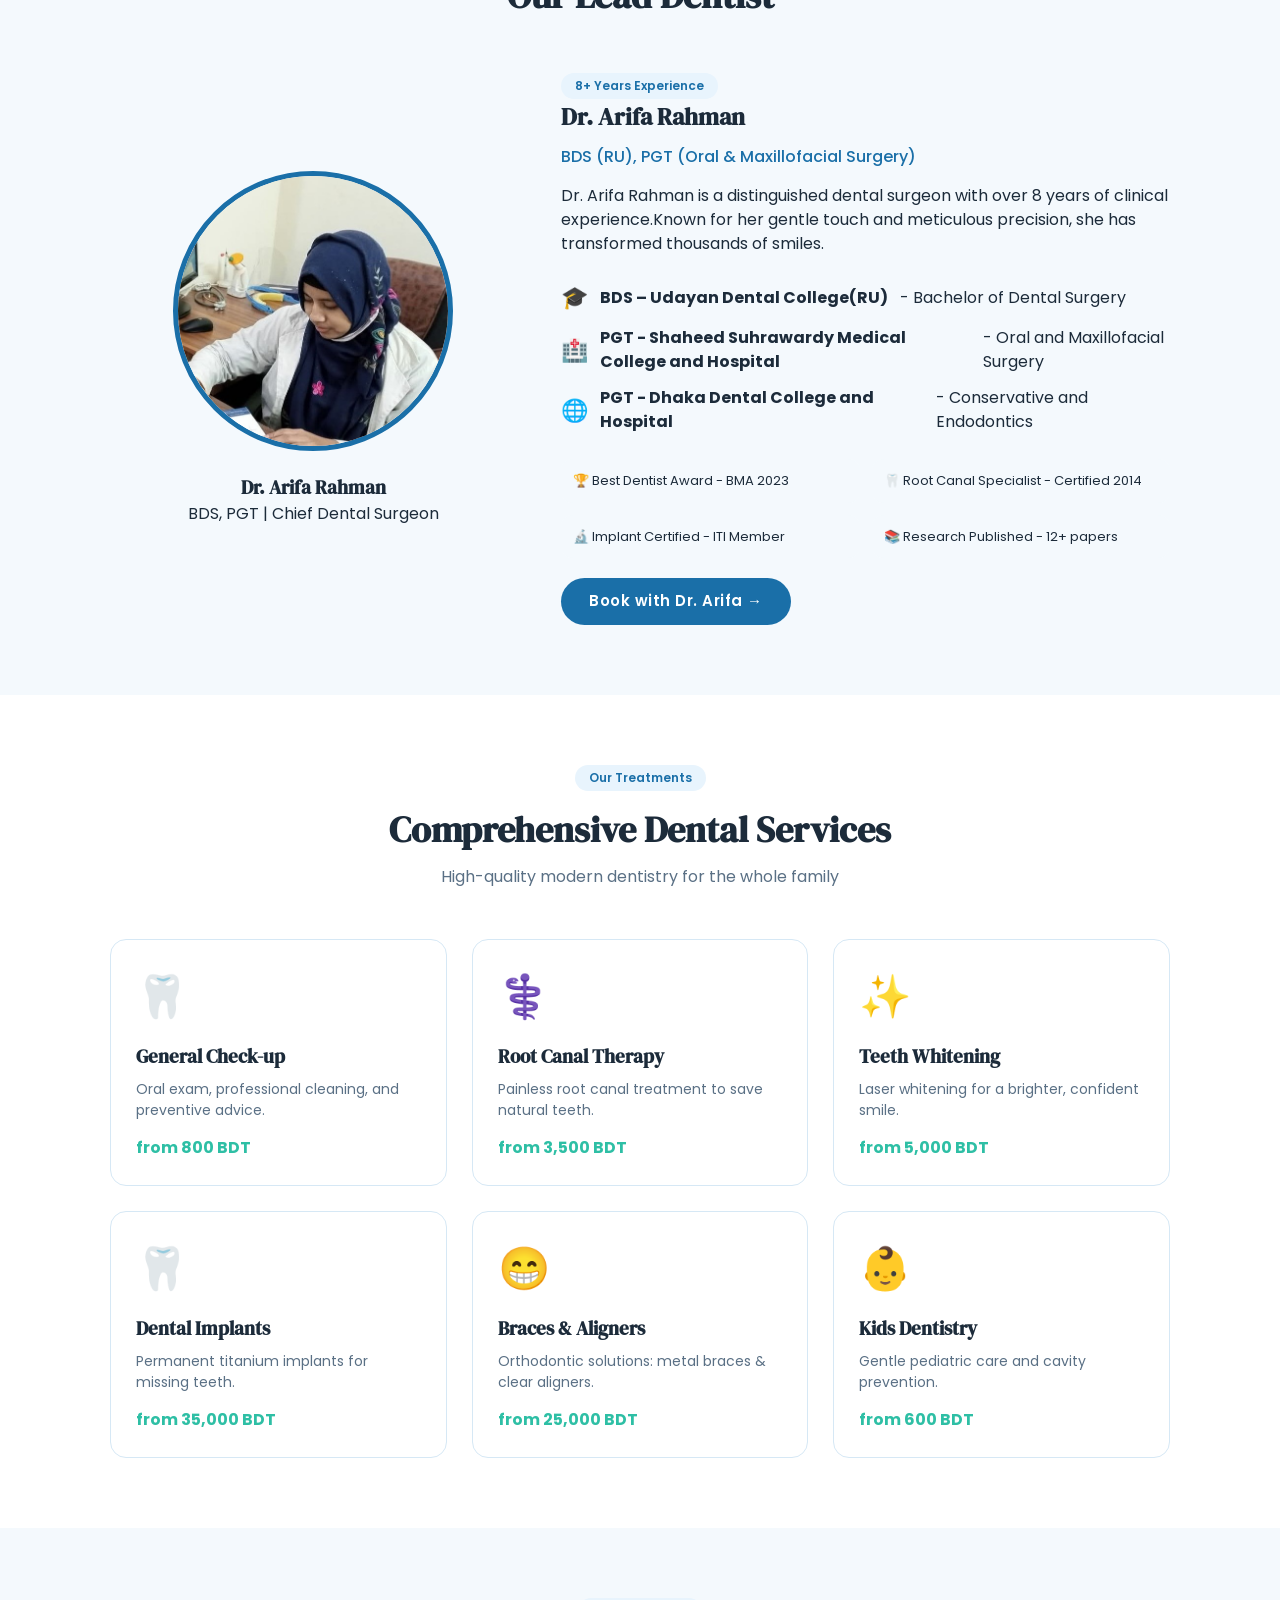
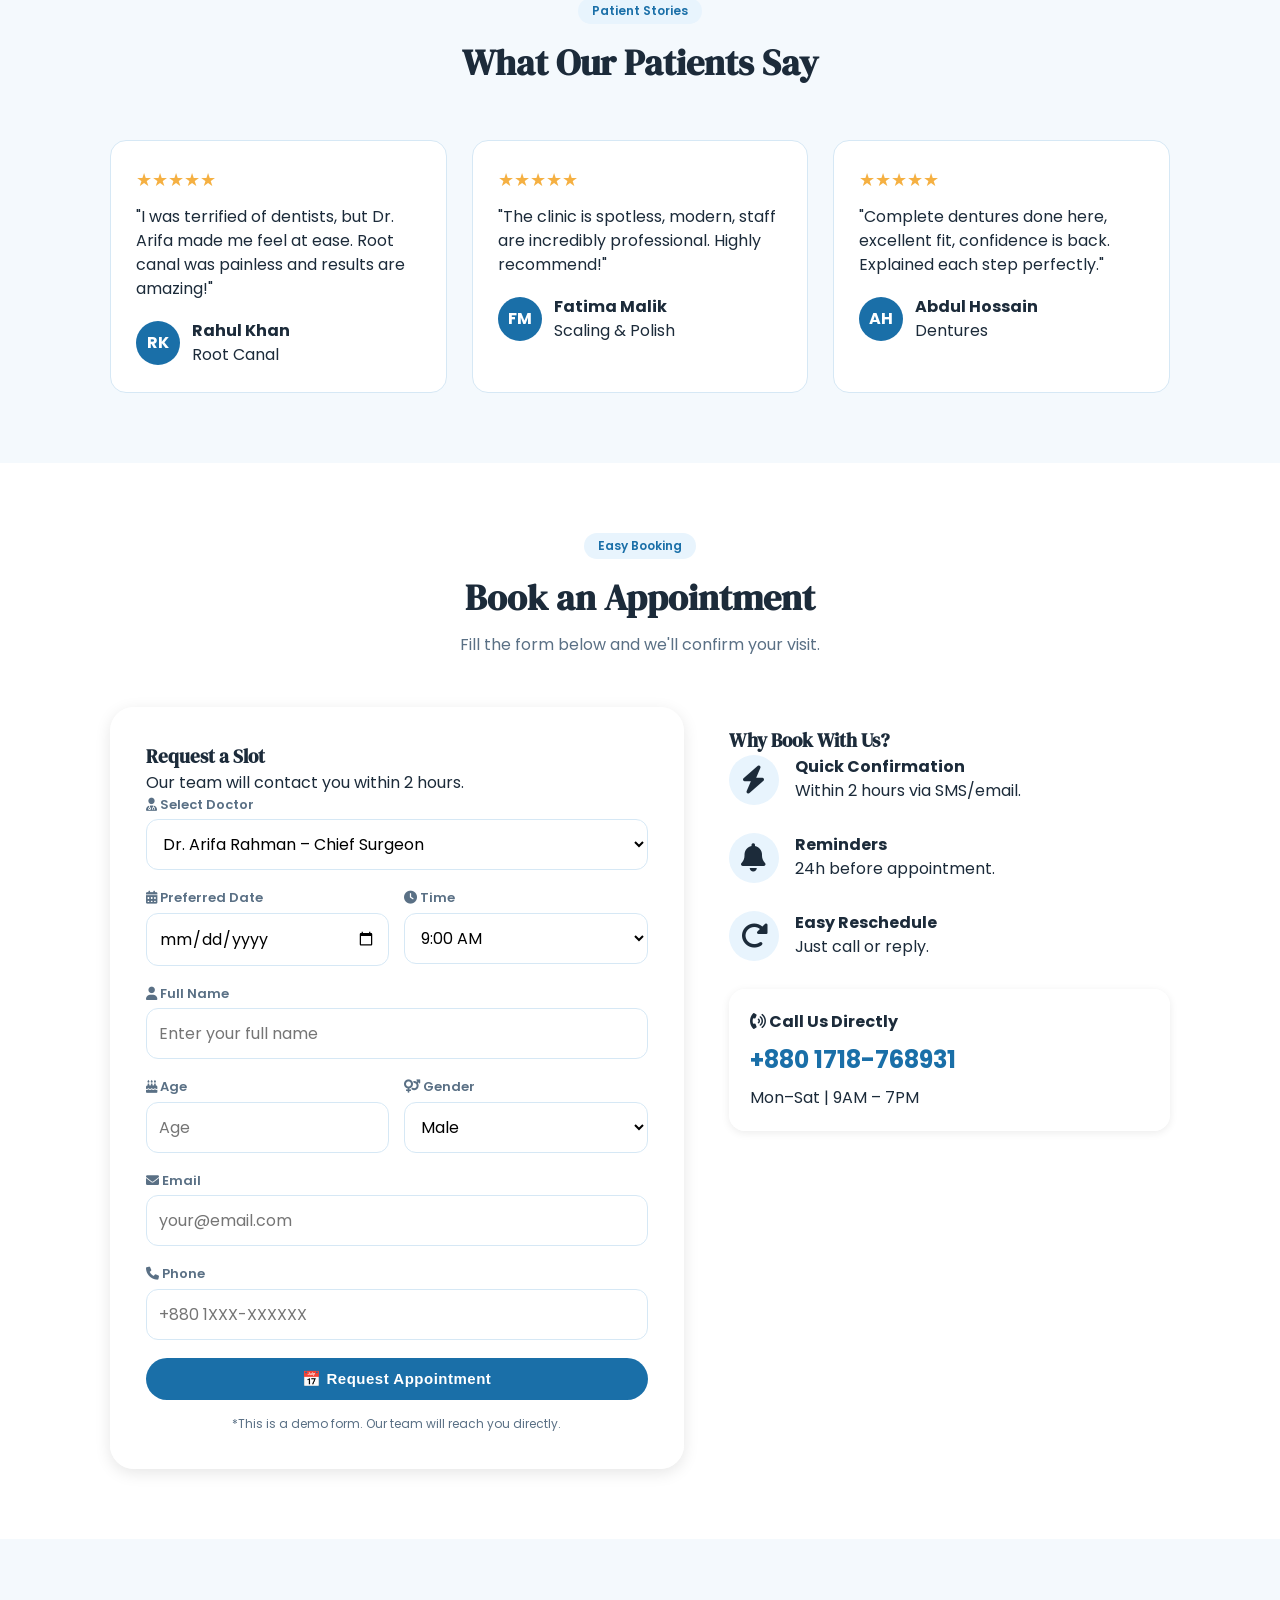
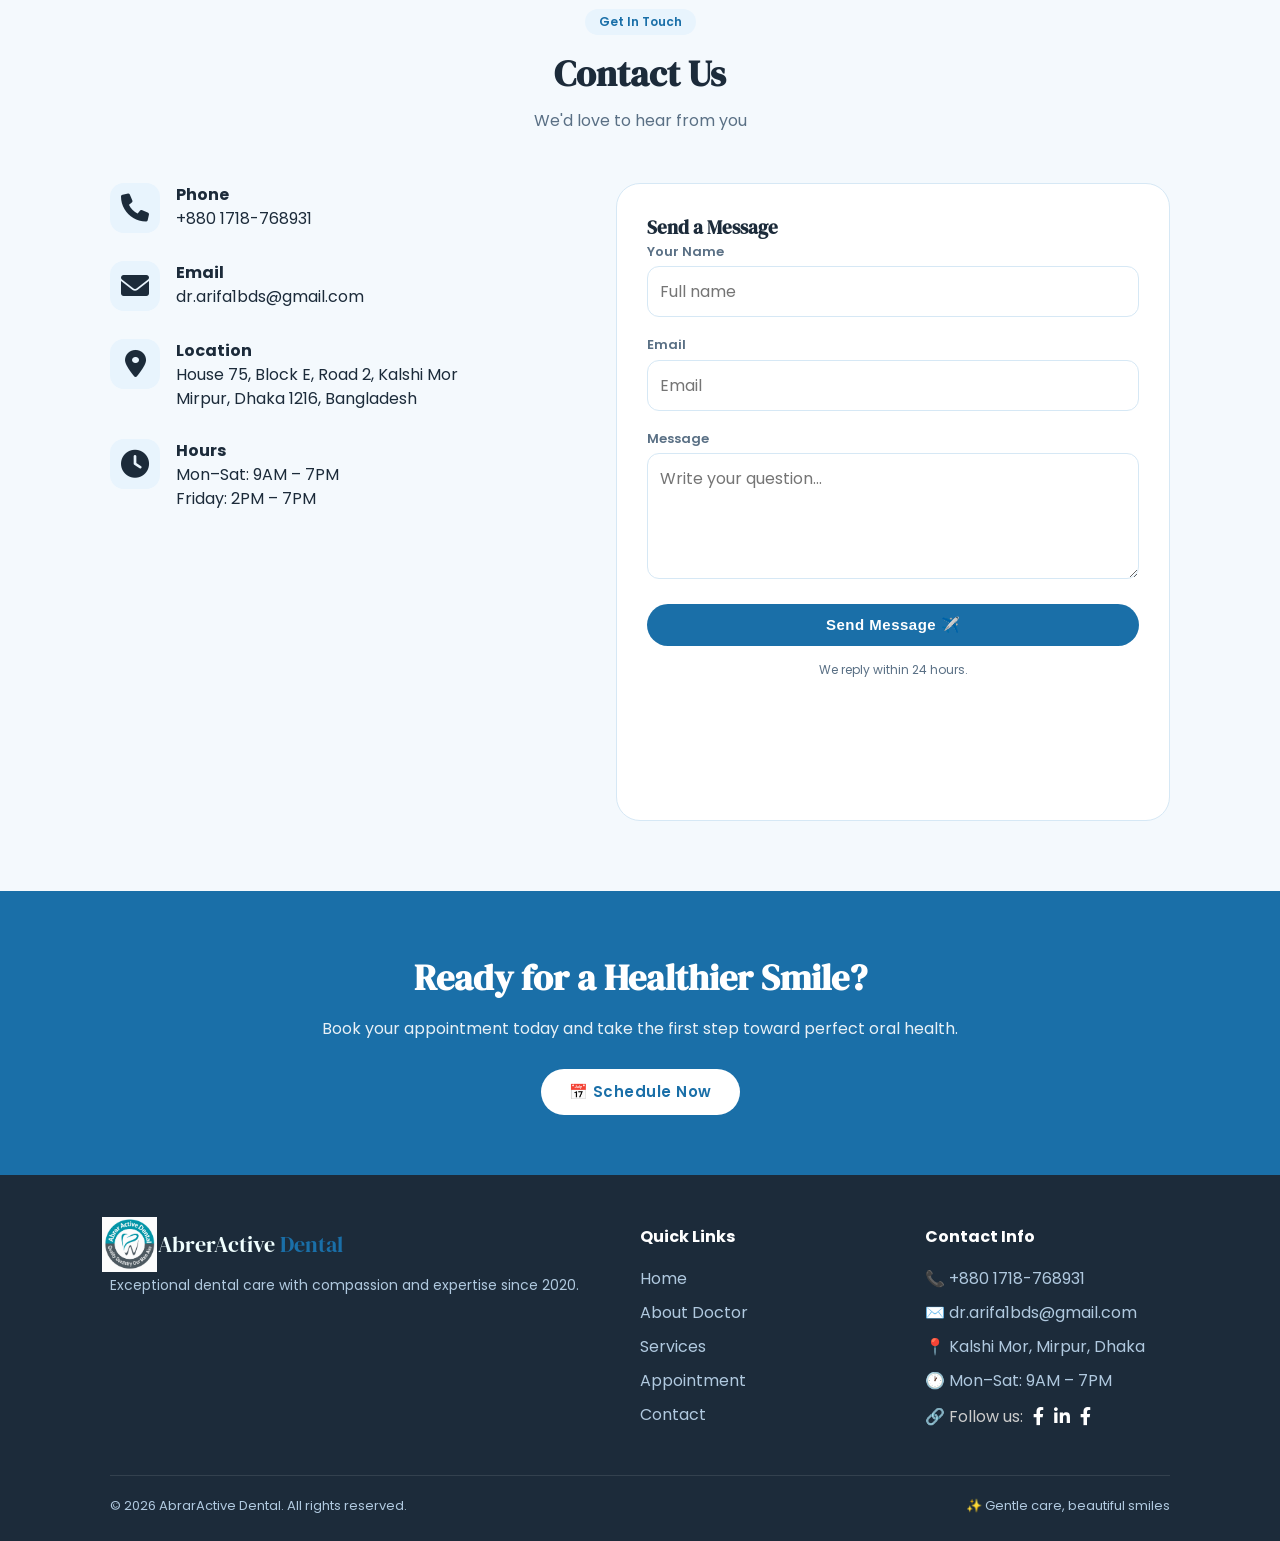
==== commit b0950369: "remove message" ====
--- a/index.html
+++ b/index.html
@@ -125,20 +125,14 @@
             </div>
             <div class="two-cols">
                 <div class="doctor-photo">
-                    <!-- <svg viewBox="0 0 100 120" width="140" height="160" fill="none">
-                        <circle cx="50" cy="38" r="28" stroke="#1a6fa8" stroke-width="2.5" fill="#e8f4fd" />
-                        <path d="M10 110c0-22 18-40 40-40s40 18 40 40" stroke="#2ebfa5" stroke-width="2.5"
-                            fill="none" />
-                        <circle cx="50" cy="38" r="16" stroke="#1a6fa8" stroke-width="1.5" fill="#c5dcef" />
-                    </svg> -->
                     <img class="herodr" src="./image/dr.jpg" alt="">
                     <h3>Dr. Arifa Rahman</h3>
-                    <p>BDS, FCPS | Chief Dental Surgeon</p>
+                    <p>BDS, PGT | Chief Dental Surgeon</p>
                 </div>
                 <div class="doctor-info">
                     <span class="badge">8+ Years Experience</span>
                     <h2>Dr. Arifa Rahman</h2>
-                    <p class="doctor-qualification">BDS (RU), FCPS (Oral & Maxillofacial Surgery)</p>
+                    <p class="doctor-qualification">BDS (RU), PGT (Oral & Maxillofacial Surgery)</p>
                     <p>Dr. Arifa Rahman is a distinguished dental surgeon with over 8 years of clinical experience.Known for her gentle touch and meticulous precision, she has transformed thousands of smiles.
                     </p>
                     <ul class="qualification-list">
@@ -309,11 +303,7 @@
                              <label><i class="fas fa-phone"></i> Phone</label>
                              <input type="tel" placeholder="+880 1XXX-XXXXXX" required pattern="[0-9]{11}" >
                          </div>
-                         <div class="form-group">
-                             <label><i class="fas fa-sticky-note"></i> Notes (optional)</label>
-                             <textarea rows="3"
-                                 placeholder="Any concerns..."></textarea>
-                         </div>
+
                          <button type="submit" class="btn btn-primary btn-block">📅 Request Appointment</button>
                          <p class="demo-note">*This is a demo form. Our team will reach you directly.</p>
                      </form>
